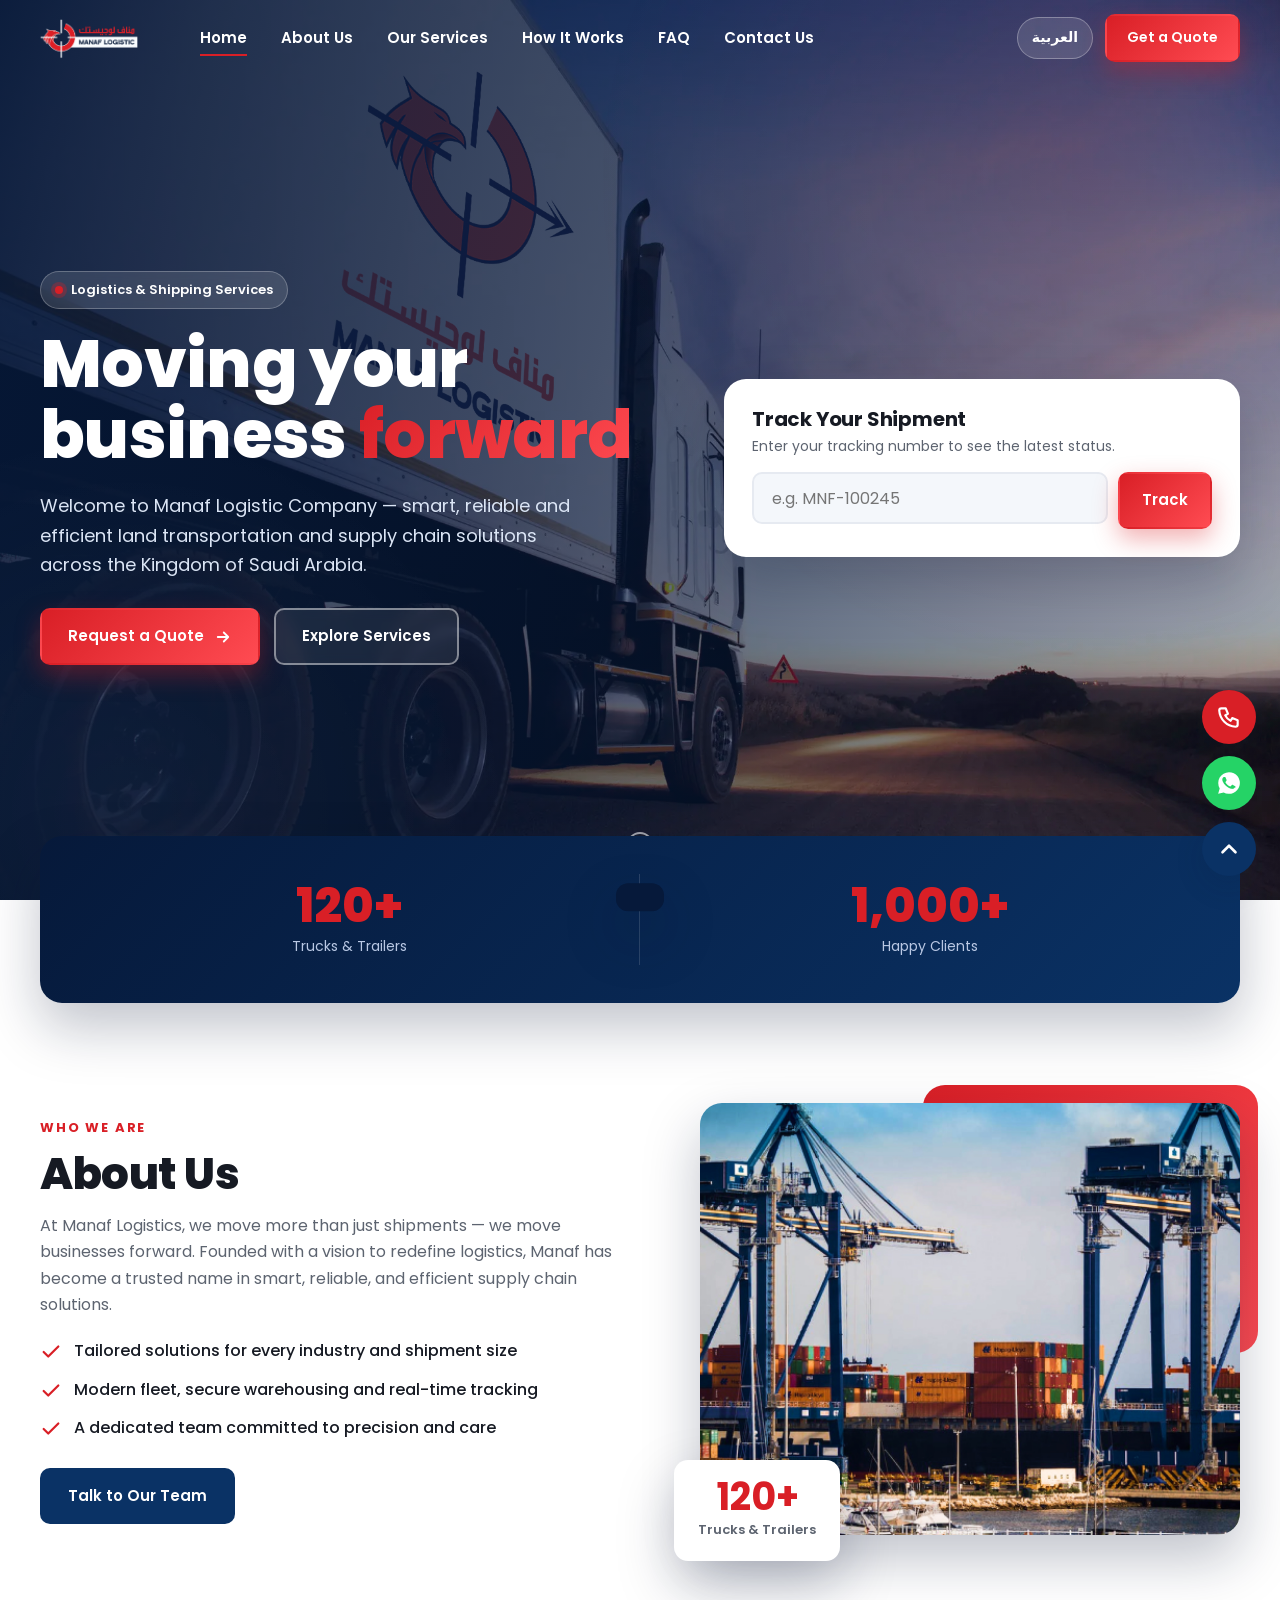
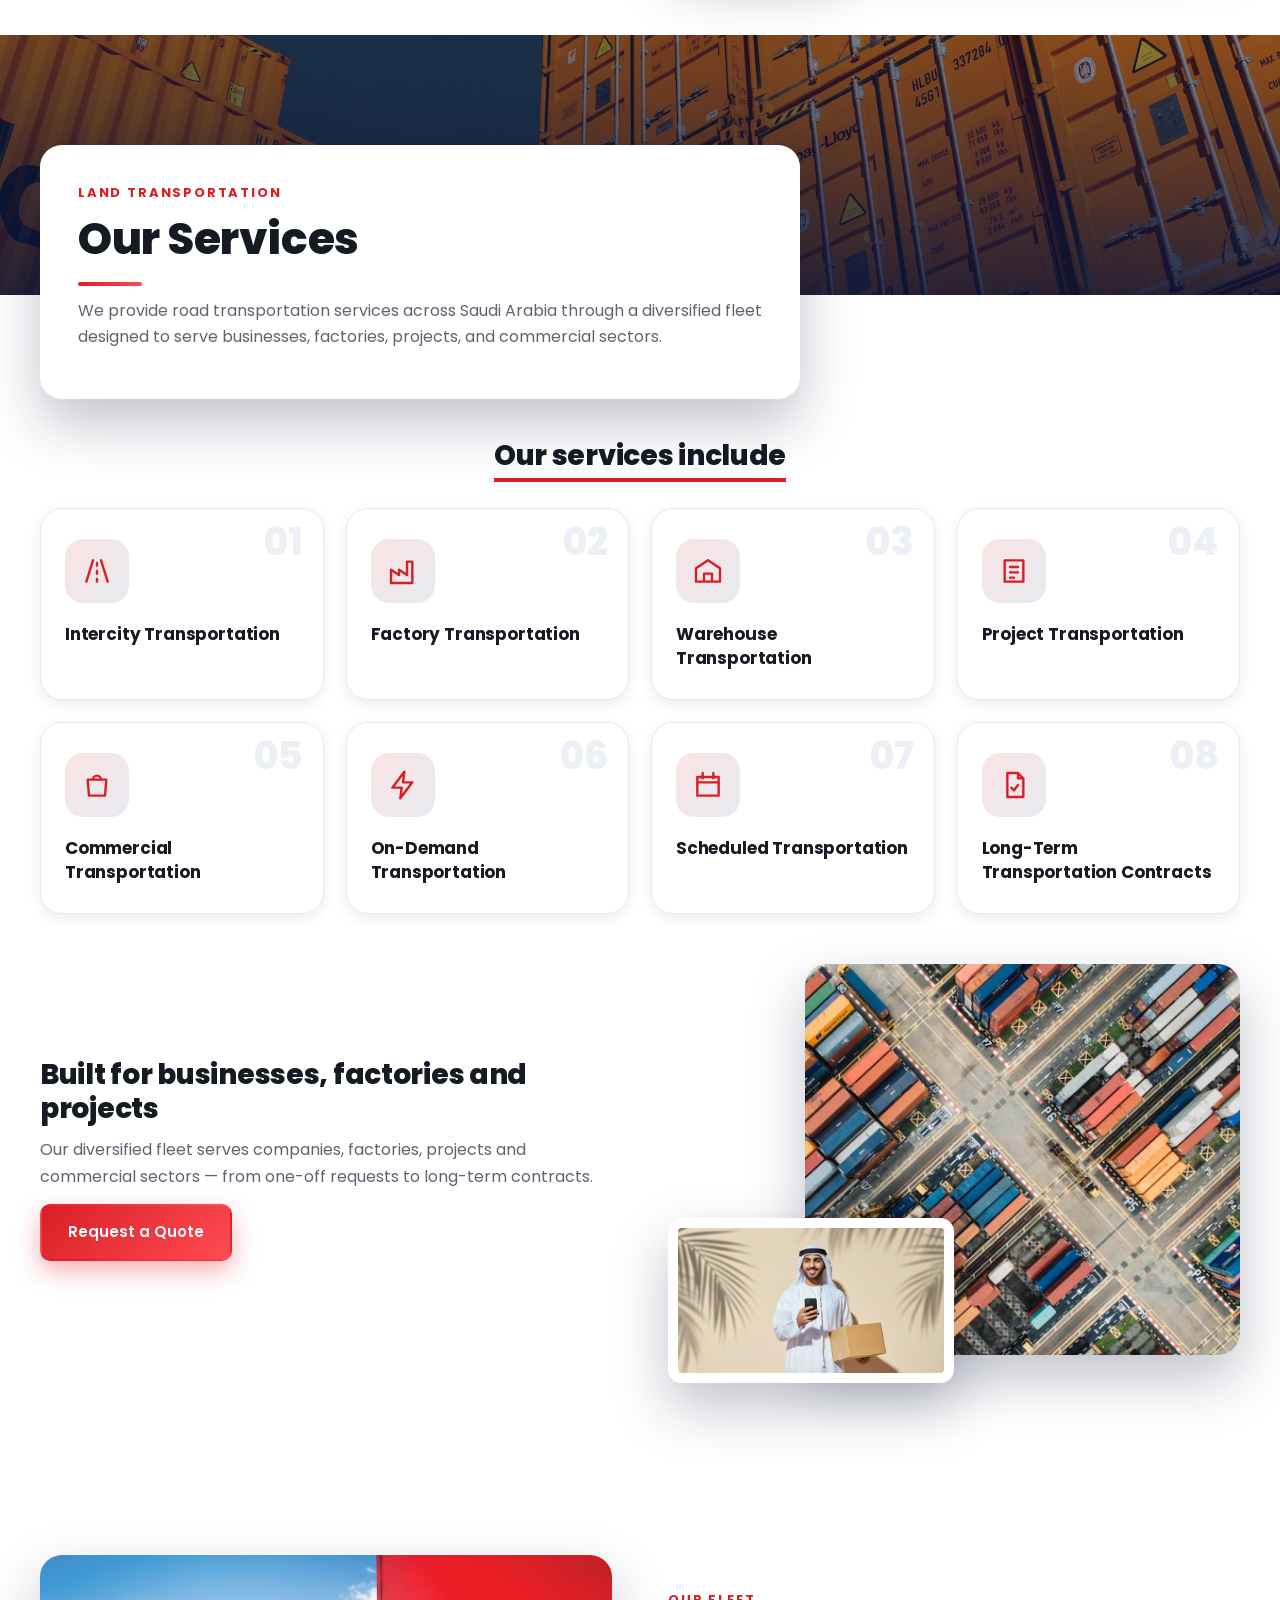
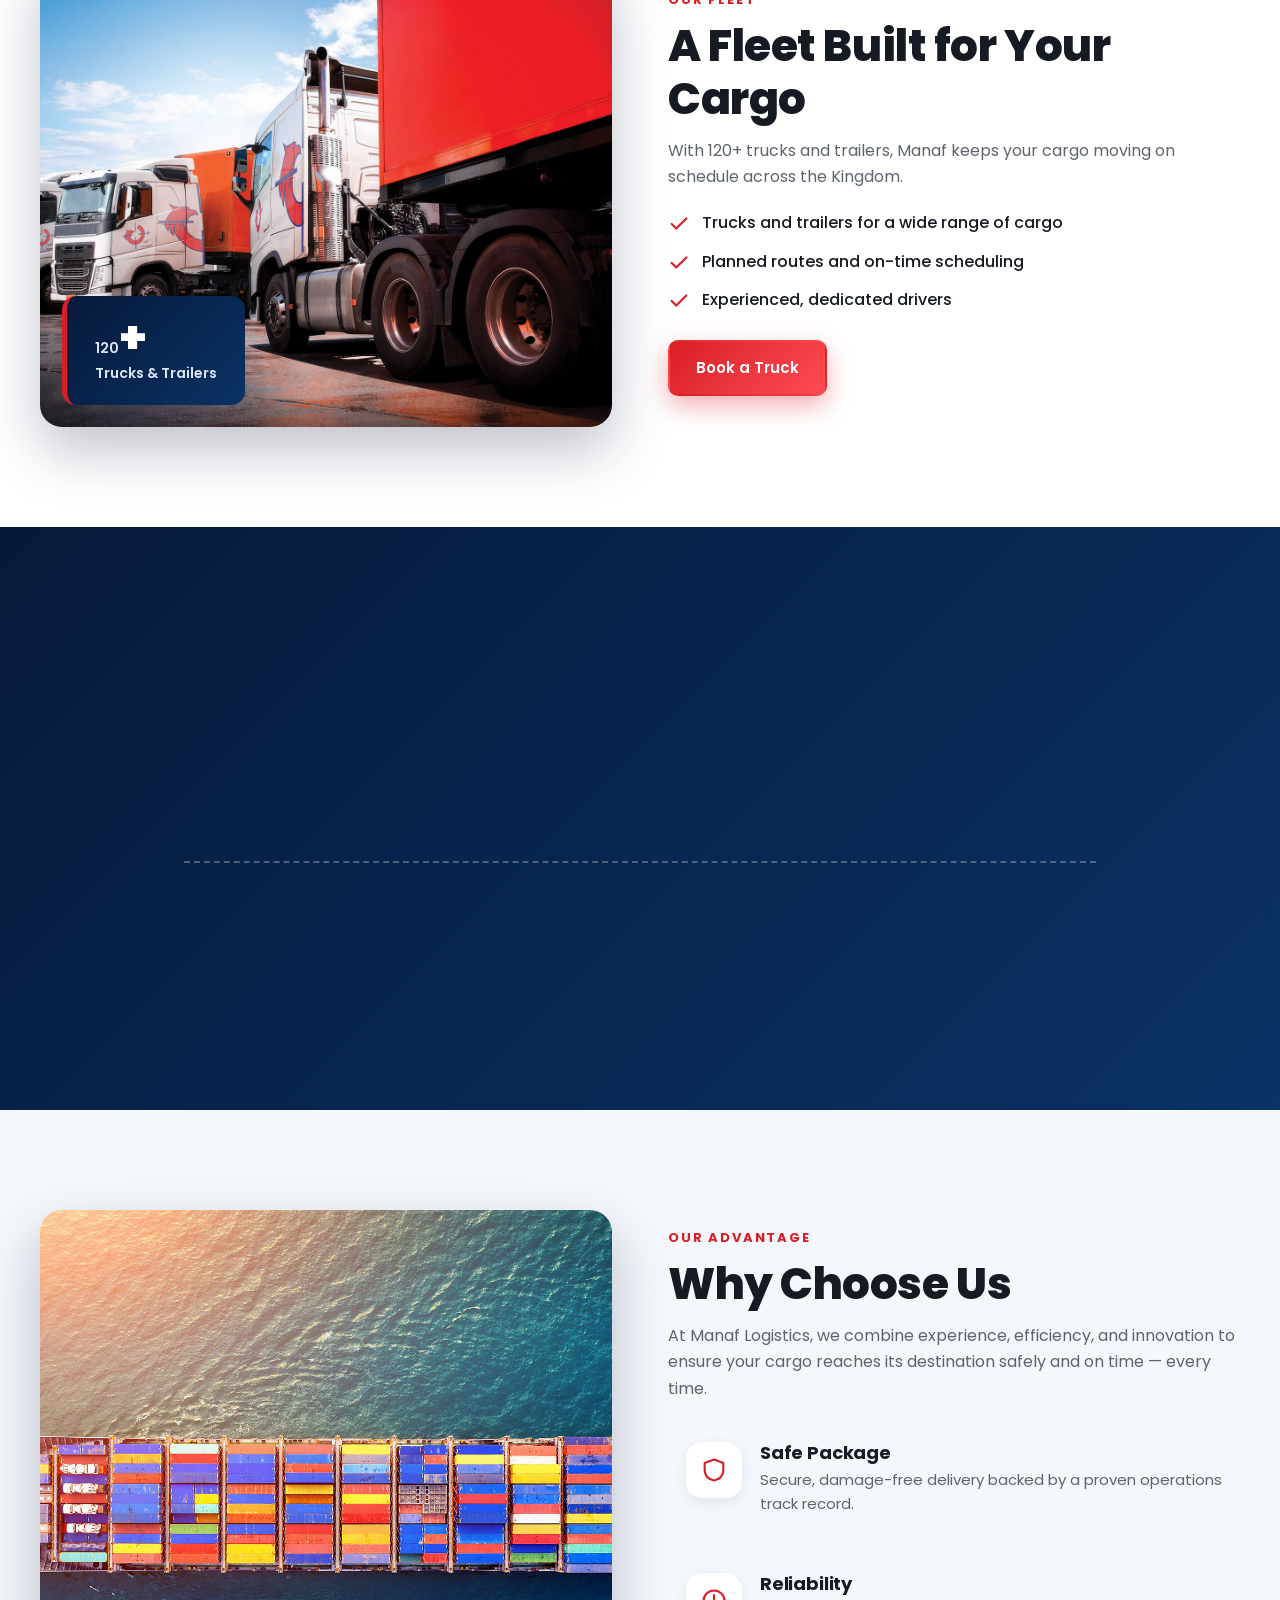
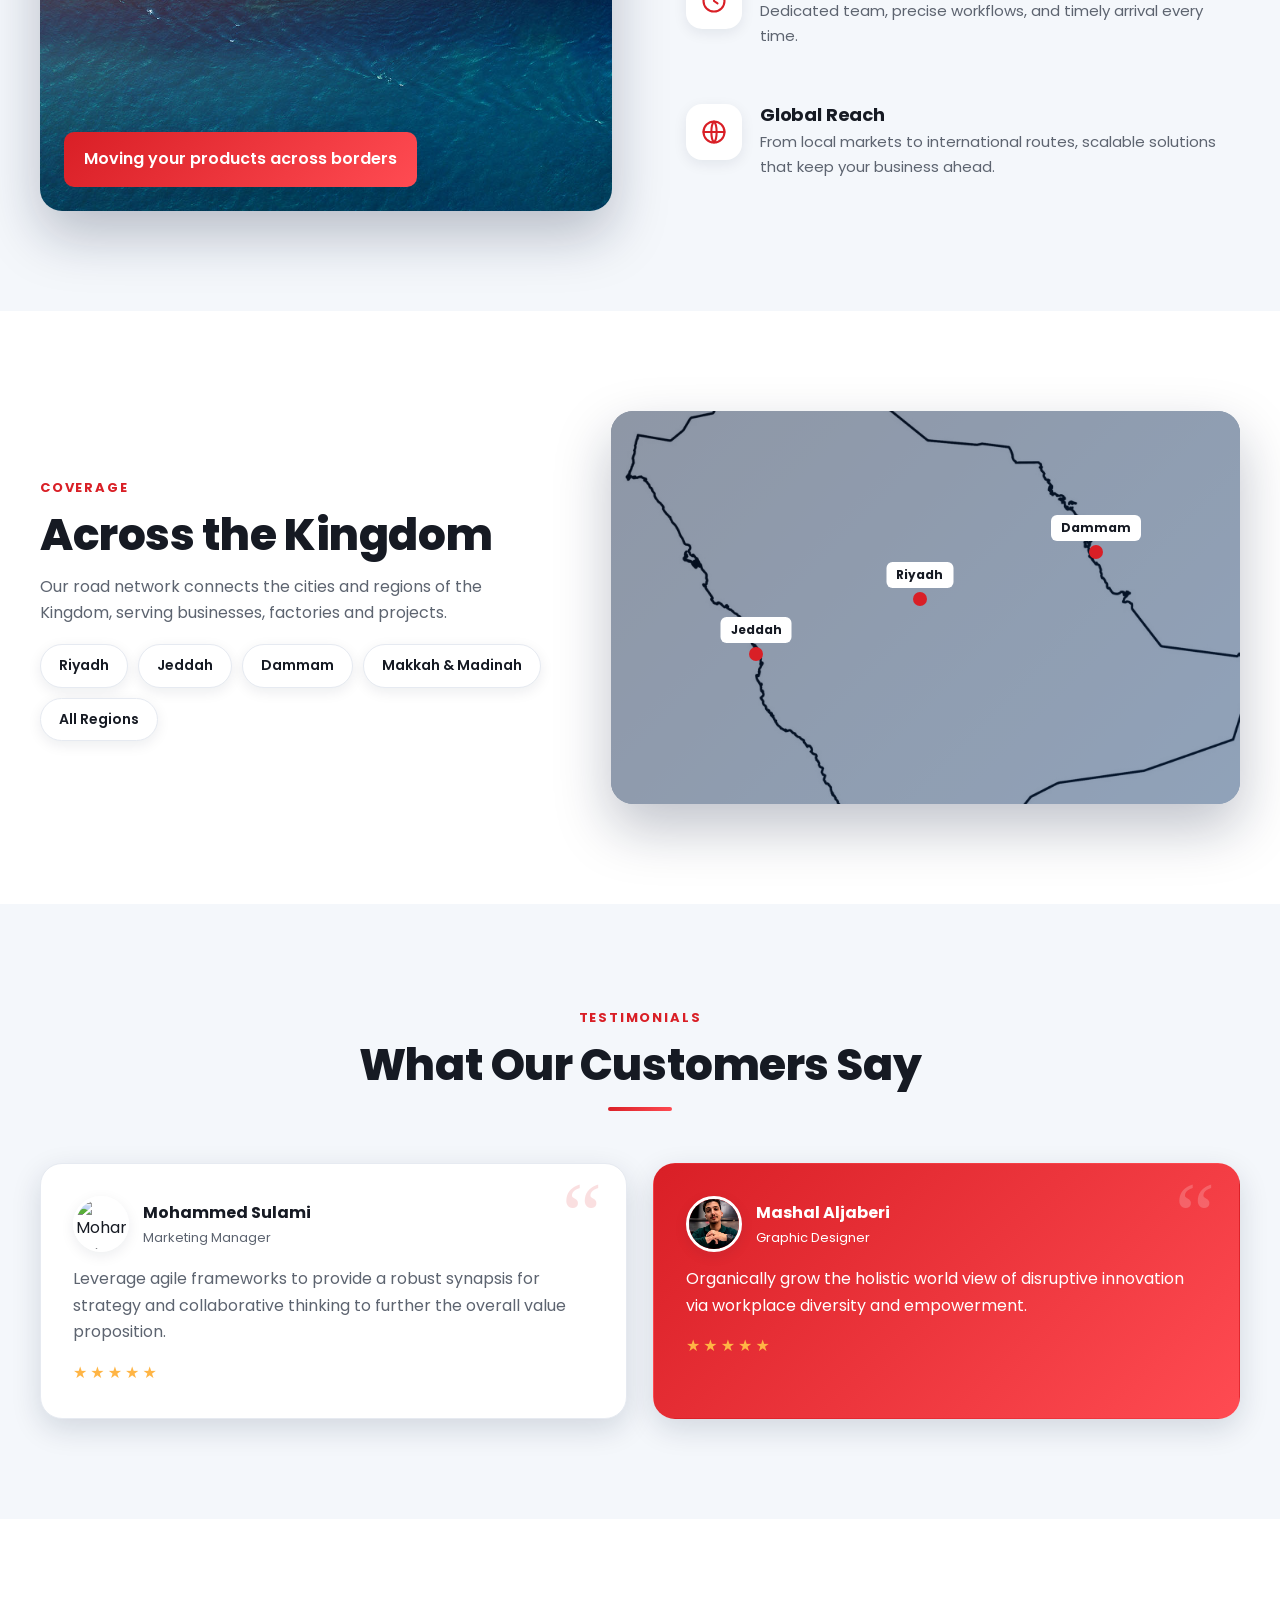
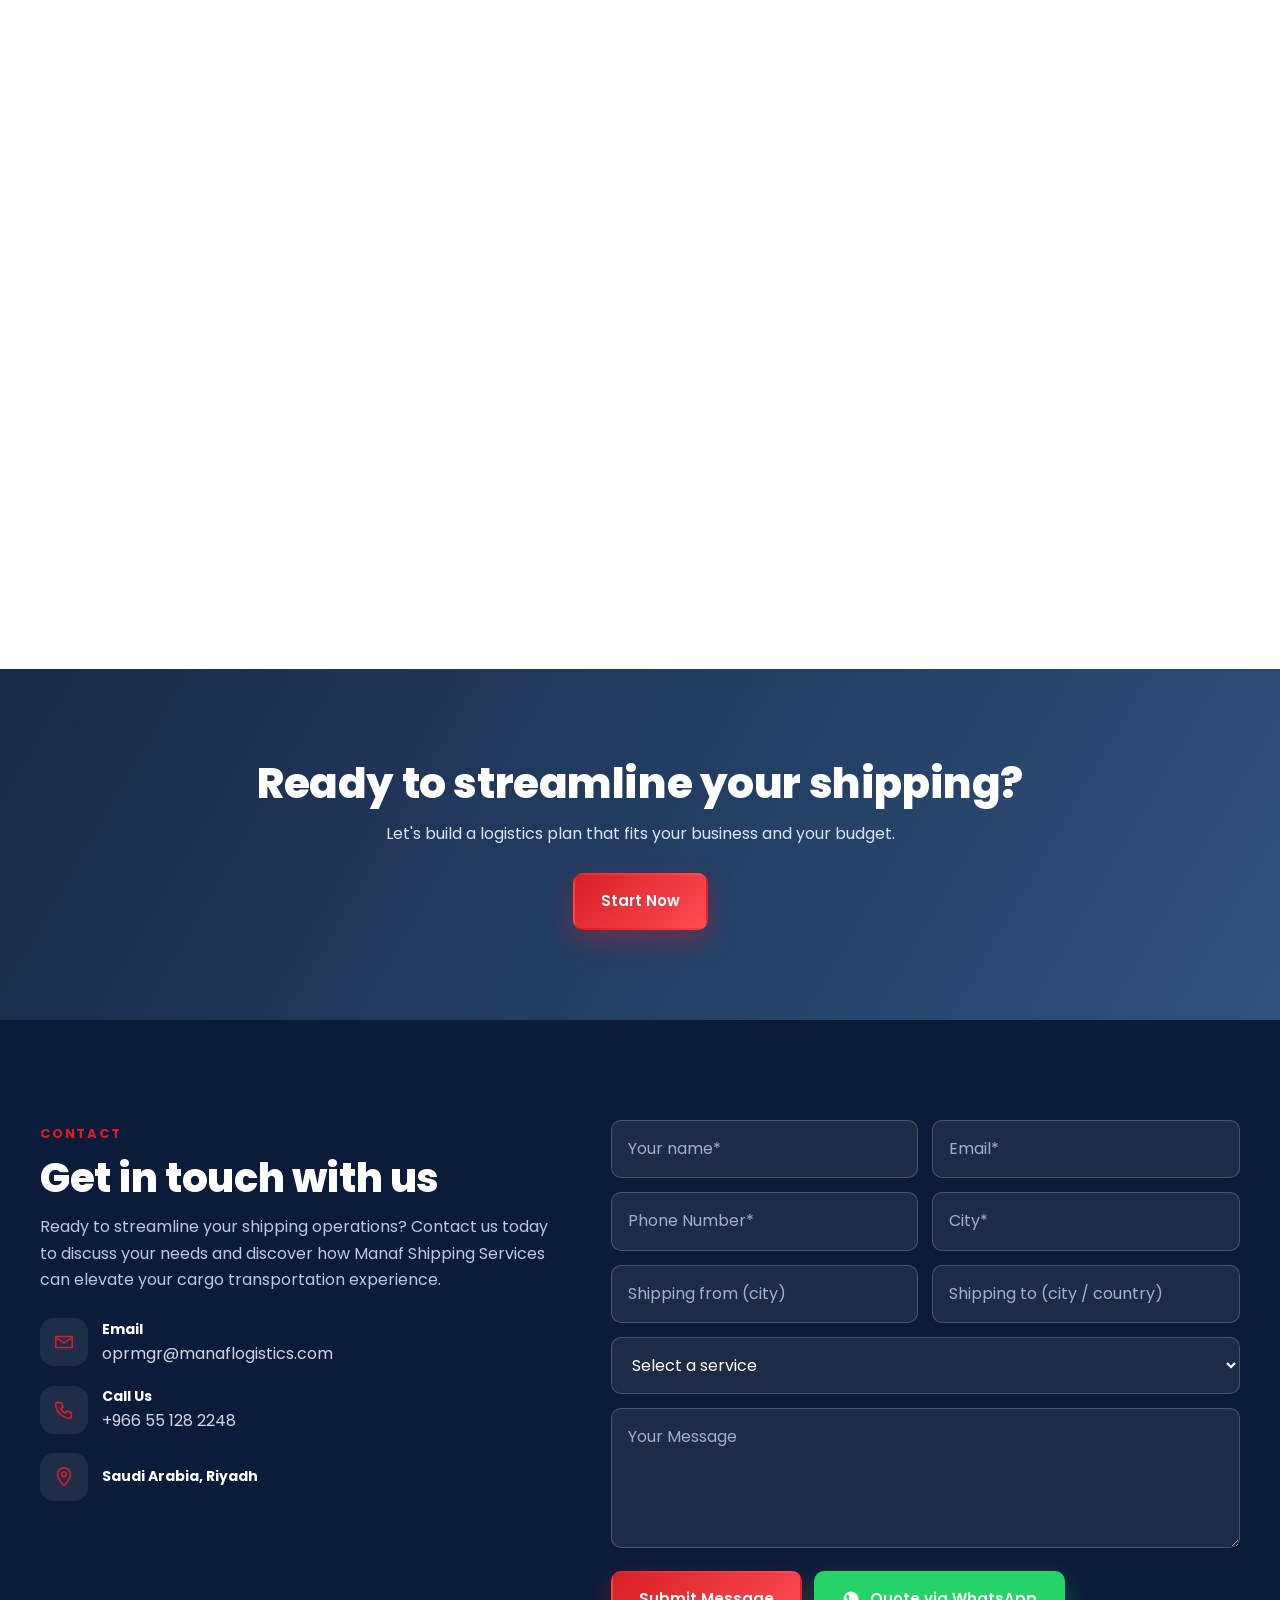
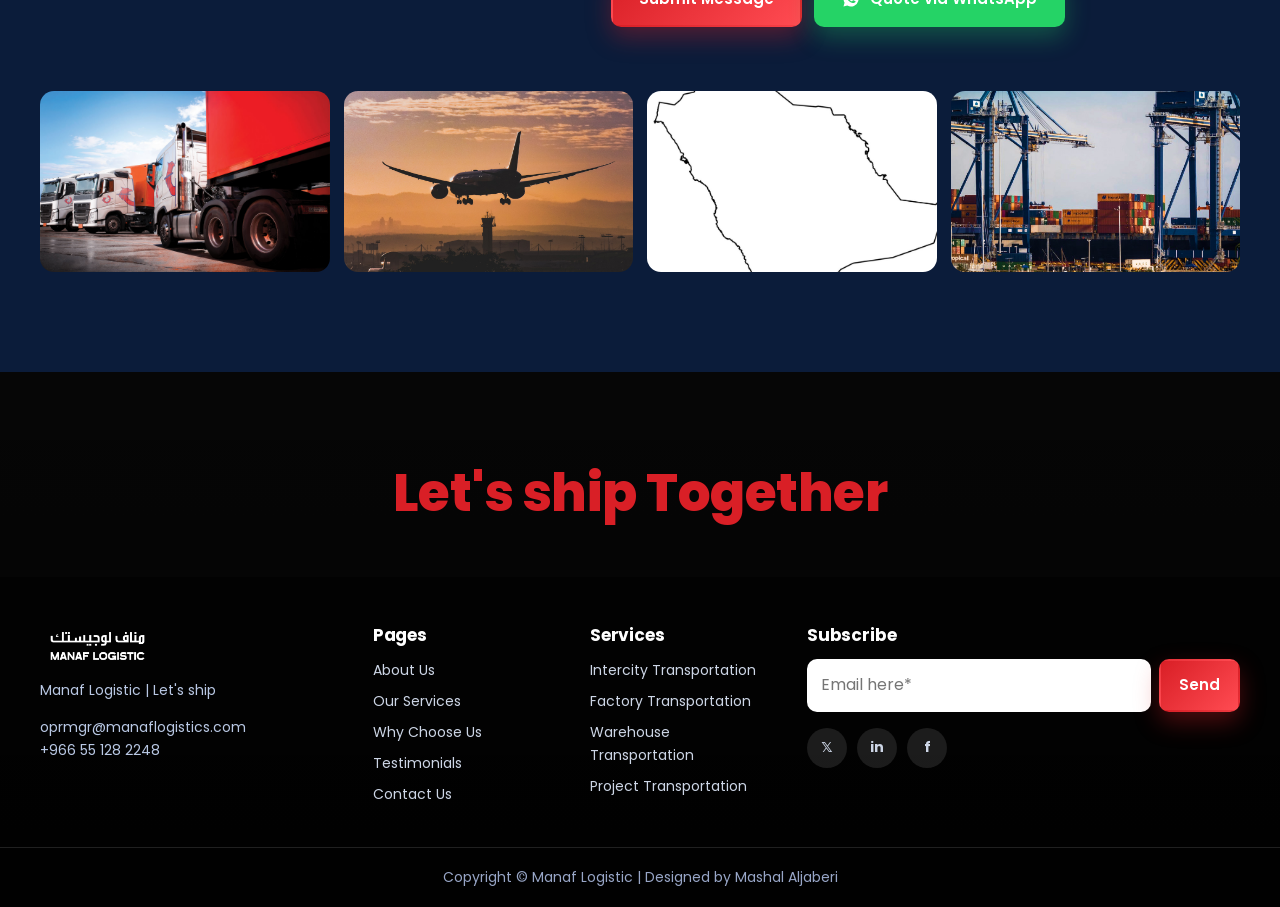
==== index.html @ 310928b0 "Add files via upload" ====
<!DOCTYPE html>
<html lang="en" dir="ltr">
<head>
<meta charset="UTF-8" />
<meta name="viewport" content="width=device-width, initial-scale=1" />
<title>Manaf Logistic Company | Smart Supply Chain Solutions</title>
<meta name="description" content="Manaf Logistics — land transportation across Saudi Arabia: intercity, factory, warehouse, project, commercial, on-demand and scheduled transport, plus long-term contracts." />
<meta name="theme-color" content="#0a3265" />
<meta property="og:title" content="Manaf Logistic Company" />
<meta property="og:description" content="Land transportation and supply chain solutions across Saudi Arabia." />
<meta property="og:image" content="images/manaf_banner.jpg" />
<meta property="og:type" content="website" />

<link rel="icon" href="favicon.svg" type="image/svg+xml">
<link rel="preconnect" href="https://fonts.googleapis.com">
<link rel="preconnect" href="https://fonts.gstatic.com" crossorigin>
<link href="https://fonts.googleapis.com/css2?family=Cairo:wght@400;600;700;800&family=Poppins:wght@300;400;500;600;700;800&display=swap" rel="stylesheet">

<link rel="stylesheet" href="css/tokens.css">
<link rel="stylesheet" href="css/base.css">
<link rel="stylesheet" href="css/components.css">
<link rel="stylesheet" href="css/sections.css">
<link rel="stylesheet" href="css/responsive.css">

<script type="application/ld+json">
{
  "@context": "https://schema.org",
  "@type": "LocalBusiness",
  "name": "Manaf Logistic Company",
  "email": "oprmgr@manaflogistics.com",
  "telephone": "+966551282248",
  "address": { "@type": "PostalAddress", "addressLocality": "Riyadh", "addressCountry": "SA" }
}
</script>
</head>
<body>

<a class="skip-link" href="#main" data-i18n="skip">Skip to content</a>
<div class="progress" aria-hidden="true"><i id="progressBar"></i></div>

<!-- Preloader -->
<div class="preloader" id="preloader" aria-hidden="true">
  <div class="preloader__box">
    <svg class="preloader__truck" viewBox="0 0 64 40" fill="none" stroke="#fff" stroke-width="2.4" stroke-linecap="round" stroke-linejoin="round"><path d="M2 6h30v22H2zM32 14h14l8 8v6H32z"/><circle cx="14" cy="32" r="4" fill="#d91f26" stroke="#d91f26"/><circle cx="44" cy="32" r="4" fill="#d91f26" stroke="#d91f26"/></svg>
    <div class="preloader__bar"><i></i></div>
  </div>
</div>

<!-- NAV -->
<header class="topbar" id="topbar">
  <div class="container nav">
    <a class="logo" href="#home" aria-label="Manaf Logistic"><img src="images/Manaf.png" alt="Manaf Logistic"></a>

    <nav class="menu" id="primaryMenu" aria-label="Primary">
      <a href="#home" data-i18n="nav.home">Home</a>
      <a href="#about" data-i18n="nav.about">About Us</a>
      <a href="#services" data-i18n="nav.services">Our Services</a>
      <a href="#process" data-i18n="nav.process">How It Works</a>
      <a href="#faq" data-i18n="nav.faq">FAQ</a>
      <a href="#contact" data-i18n="nav.contact">Contact Us</a>
    </nav>

    <div class="nav__tools">
      <button class="lang-btn" id="langBtn" type="button" aria-label="Switch language">العربية</button>
      <a class="btn btn--primary btn--cta" href="#contact" data-i18n="nav.quote">Get a Quote</a>
      <button class="burger" id="burgerBtn" type="button" aria-label="Open menu" aria-expanded="false">
        <svg viewBox="0 0 24 24" fill="none"><path d="M4 7h16M4 12h16M4 17h16" stroke="#fff" stroke-width="2" stroke-linecap="round"/></svg>
      </button>
    </div>
  </div>
</header>

<main id="main">

<!-- HERO -->
<section id="home" class="hero" aria-label="Hero">
  <div class="container hero__grid">
    <div>
      <span class="badge reveal" data-i18n="hero.badge">Logistics &amp; Shipping Services</span>
      <h1 class="reveal" style="--d:.1s"><span data-i18n="hero.title1">Moving your business</span> <span class="brand" data-i18n="hero.title2">forward</span></h1>
      <p class="lead reveal" style="--d:.2s" data-i18n="hero.lead">Welcome to Manaf Logistic Company — smart, reliable and efficient land transportation and supply chain solutions across the Kingdom of Saudi Arabia.</p>
      <div class="hero__cta reveal" style="--d:.3s">
        <a class="btn btn--primary" href="#contact"><span data-i18n="hero.cta1">Request a Quote</span>
          <svg class="arrow" viewBox="0 0 24 24" fill="none" stroke="currentColor" stroke-width="2.4" stroke-linecap="round" stroke-linejoin="round"><path d="M5 12h14M13 6l6 6-6 6"/></svg></a>
        <a class="btn btn--ghost" href="#services" data-i18n="hero.cta2">Explore Services</a>
      </div>
    </div>

    <!-- Tracking widget -->
    <div class="track reveal reveal--right" style="--d:.25s">
      <h3 data-i18n="track.title">Track Your Shipment</h3>
      <p data-i18n="track.sub">Enter your tracking number to see the latest status.</p>
      <form class="track__form" id="trackForm" novalidate>
        <input type="text" id="trackInput" data-i18n-ph="track.ph" placeholder="e.g. MNF-100245" aria-label="Tracking number" autocomplete="off">
        <button class="btn btn--primary" type="submit" data-i18n="track.btn">Track</button>
      </form>
      <p class="track__err" id="trackErr" data-i18n="track.err">Please enter a valid tracking number (e.g. MNF-100245).</p>
      <div class="track__result" id="trackResult" aria-live="polite">
        <div class="track__meta"><span><span data-i18n="track.no">Shipment</span>: <strong id="trkNo"></strong></span><span><span data-i18n="track.status">Status</span>: <strong id="trkStatus"></strong></span></div>
        <ol class="steps" id="trkSteps">
          <li data-i18n="track.s1">Received</li>
          <li data-i18n="track.s2">In Transit</li>
          <li data-i18n="track.s3">Out for Delivery</li>
          <li data-i18n="track.s4">Delivered</li>
        </ol>
        <p class="track__note" data-i18n="track.note">Demo preview — connect this form to your tracking system to show live data.</p>
      </div>
    </div>
  </div>
  <span class="hero__scroll" aria-hidden="true"></span>
</section>

<!-- STATS -->
<section class="stats" aria-label="Key figures">
  <div class="container">
    <div class="stats__grid reveal">
      <div class="stat"><b><span class="count" data-to="120">0</span><span>+</span></b><small data-i18n="stats.fleet">Trucks &amp; Trailers</small></div>
      <div class="stat"><b><span class="count" data-to="1000">0</span><span>+</span></b><small data-i18n="stats.clients">Happy Clients</small></div>
      <!-- Add more stats here when you have confirmed numbers, e.g.:
      <div class="stat"><b><span class="count" data-to="5000">0</span><span>+</span></b><small data-i18n="stats.ship">Shipments Delivered</small></div> -->
    </div>
  </div>
</section>

<!-- ABOUT -->
<section id="about" class="section about">
  <div class="container grid about__grid">
    <div class="reveal reveal--left">
      <span class="eyebrow" data-i18n="about.eyebrow">Who We Are</span>
      <h2 data-i18n="about.title">About Us</h2>
      <p data-i18n="about.text">At Manaf Logistics, we move more than just shipments — we move businesses forward. Founded with a vision to redefine logistics, Manaf has become a trusted name in smart, reliable, and efficient supply chain solutions.</p>
      <ul class="about__list">
        <li><svg viewBox="0 0 24 24" fill="none" stroke="currentColor" stroke-width="2.4" stroke-linecap="round" stroke-linejoin="round"><path d="M20 6L9 17l-5-5"/></svg><span data-i18n="about.l1">Tailored solutions for every industry and shipment size</span></li>
        <li><svg viewBox="0 0 24 24" fill="none" stroke="currentColor" stroke-width="2.4" stroke-linecap="round" stroke-linejoin="round"><path d="M20 6L9 17l-5-5"/></svg><span data-i18n="about.l2">Modern fleet, secure warehousing and real-time tracking</span></li>
        <li><svg viewBox="0 0 24 24" fill="none" stroke="currentColor" stroke-width="2.4" stroke-linecap="round" stroke-linejoin="round"><path d="M20 6L9 17l-5-5"/></svg><span data-i18n="about.l3">A dedicated team committed to precision and care</span></li>
      </ul>
      <a class="btn btn--dark" href="#contact" style="margin-top:26px"><span data-i18n="about.btn">Talk to Our Team</span></a>
    </div>
    <div class="about__media reveal reveal--right">
      <img src="images/Photo.jpg" alt="Manaf Logistics at the port" loading="lazy">
      <div class="about__exp"><b>120+</b><span data-i18n="about.exp">Trucks &amp; Trailers</span></div>
    </div>
  </div>
</section>

<!-- SERVICES -->
<div class="services__stripe" aria-hidden="true"></div>
<section id="services" class="section services">
  <div class="container">
    <div class="section-head reveal">
      <span class="eyebrow" data-i18n="srv.eyebrow">Land Transportation</span>
      <h2 data-i18n="srv.title">Our Services</h2>
      <p data-i18n="srv.text">We provide road transportation services across Saudi Arabia through a diversified fleet designed to serve businesses, factories, projects, and commercial sectors.</p>
    </div>

    <h3 class="srv-incl reveal"><span data-i18n="srv.incl">Our services include</span></h3>

    <div class="cards cards--4">
      <article class="card card--srv reveal"><span class="card__num" aria-hidden="true">01</span><div class="card__icon"><svg viewBox="0 0 24 24" fill="none" stroke="currentColor" stroke-width="1.8" stroke-linecap="round" stroke-linejoin="round"><path d="M4 20L9 4M20 20L15 4M12 6v2M12 12v2M12 18v2"/></svg></div><h3 data-i18n="srv.c1t">Intercity Transportation</h3></article>
      <article class="card card--srv reveal" style="--d:.1s"><span class="card__num" aria-hidden="true">02</span><div class="card__icon"><svg viewBox="0 0 24 24" fill="none" stroke="currentColor" stroke-width="1.8" stroke-linecap="round" stroke-linejoin="round"><path d="M3 21V11l6 4v-4l6 4V5h4v16z"/></svg></div><h3 data-i18n="srv.c2t">Factory Transportation</h3></article>
      <article class="card card--srv reveal" style="--d:.2s"><span class="card__num" aria-hidden="true">03</span><div class="card__icon"><svg viewBox="0 0 24 24" fill="none" stroke="currentColor" stroke-width="1.8" stroke-linecap="round" stroke-linejoin="round"><path d="M3 10l9-6 9 6v10H3zM9 20v-6h6v6"/></svg></div><h3 data-i18n="srv.c3t">Warehouse Transportation</h3></article>
      <article class="card card--srv reveal" style="--d:.3s"><span class="card__num" aria-hidden="true">04</span><div class="card__icon"><svg viewBox="0 0 24 24" fill="none" stroke="currentColor" stroke-width="1.8" stroke-linecap="round" stroke-linejoin="round"><path d="M5 4h14v16H5zM9 9h6M9 13h6M9 17h3"/></svg></div><h3 data-i18n="srv.c4t">Project Transportation</h3></article>
      <article class="card card--srv reveal"><span class="card__num" aria-hidden="true">05</span><div class="card__icon"><svg viewBox="0 0 24 24" fill="none" stroke="currentColor" stroke-width="1.8" stroke-linecap="round" stroke-linejoin="round"><path d="M5 8h14l-1 12H6zM9 8a3 3 0 016 0"/></svg></div><h3 data-i18n="srv.c5t">Commercial Transportation</h3></article>
      <article class="card card--srv reveal" style="--d:.1s"><span class="card__num" aria-hidden="true">06</span><div class="card__icon"><svg viewBox="0 0 24 24" fill="none" stroke="currentColor" stroke-width="1.8" stroke-linecap="round" stroke-linejoin="round"><path d="M13 2L4 14h7l-1 8 9-12h-7z"/></svg></div><h3 data-i18n="srv.c6t">On-Demand Transportation</h3></article>
      <article class="card card--srv reveal" style="--d:.2s"><span class="card__num" aria-hidden="true">07</span><div class="card__icon"><svg viewBox="0 0 24 24" fill="none" stroke="currentColor" stroke-width="1.8" stroke-linecap="round" stroke-linejoin="round"><path d="M4 6h16v14H4zM4 10h16M8 3v4M16 3v4"/></svg></div><h3 data-i18n="srv.c7t">Scheduled Transportation</h3></article>
      <article class="card card--srv reveal" style="--d:.3s"><span class="card__num" aria-hidden="true">08</span><div class="card__icon"><svg viewBox="0 0 24 24" fill="none" stroke="currentColor" stroke-width="1.8" stroke-linecap="round" stroke-linejoin="round"><path d="M7 3h8l4 4v14H7zM15 3v4h4M10 14l2 2 3-4"/></svg></div><h3 data-i18n="srv.c8t">Long-Term Transportation Contracts</h3></article>
    </div>

    <div class="services__showcase">
      <div class="reveal reveal--left">
        <h3 data-i18n="srv.sub">Built for businesses, factories and projects</h3>
        <p data-i18n="srv.subp">Our diversified fleet serves companies, factories, projects and commercial sectors — from one-off requests to long-term contracts.</p>
        <a class="btn btn--primary" href="#contact"><span data-i18n="srv.btn">Request a Quote</span></a>
      </div>
      <div class="photos reveal reveal--right">
        <img class="photo-main" src="images/Image.jpg" alt="Containers top view" loading="lazy">
        <img class="photo-mini" src="images/67868542d3.jpg" alt="Staff with parcel" loading="lazy">
      </div>
    </div>
  </div>
</section>

<!-- FLEET -->
<section id="fleet" class="section fleet">
  <div class="container grid fleet__grid">
    <div class="fleet__visual reveal reveal--left">
      <img src="images/Boxs.jpg" alt="Manaf trucks and cargo" loading="lazy">
      <div class="fleet__badge"><b><span class="count" data-to="120">0</span>+</b><span data-i18n="stats.fleet">Trucks &amp; Trailers</span></div>
    </div>
    <div class="reveal reveal--right">
      <span class="eyebrow" data-i18n="fleet.eyebrow">Our Fleet</span>
      <h2 style="font-size:clamp(30px,4vw,44px);font-weight:800" data-i18n="fleet.title">A Fleet Built for Your Cargo</h2>
      <p data-i18n="fleet.text">With 120+ trucks and trailers, Manaf keeps your cargo moving on schedule across the Kingdom.</p>
      <ul class="about__list">
        <li><svg viewBox="0 0 24 24" fill="none" stroke="currentColor" stroke-width="2.4" stroke-linecap="round" stroke-linejoin="round"><path d="M20 6L9 17l-5-5"/></svg><span data-i18n="fleet.p1">Trucks and trailers for a wide range of cargo</span></li>
        <li><svg viewBox="0 0 24 24" fill="none" stroke="currentColor" stroke-width="2.4" stroke-linecap="round" stroke-linejoin="round"><path d="M20 6L9 17l-5-5"/></svg><span data-i18n="fleet.p2">Planned routes and on-time scheduling</span></li>
        <li><svg viewBox="0 0 24 24" fill="none" stroke="currentColor" stroke-width="2.4" stroke-linecap="round" stroke-linejoin="round"><path d="M20 6L9 17l-5-5"/></svg><span data-i18n="fleet.p3">Experienced, dedicated drivers</span></li>
      </ul>
      <a class="btn btn--primary" href="#contact" style="margin-top:26px"><span data-i18n="fleet.btn">Book a Truck</span></a>
    </div>
  </div>
</section>

<!-- PROCESS -->
<section id="process" class="section process">
  <div class="container">
    <div class="section-head center reveal">
      <span class="eyebrow" data-i18n="proc.eyebrow">Simple &amp; Transparent</span>
      <h2 data-i18n="proc.title">How It Works</h2>
      <p data-i18n="proc.text">Four clear steps from your first message to delivery at the door.</p>
    </div>
    <div class="process__grid">
      <div class="p-step reveal"><div class="p-step__num"><svg viewBox="0 0 24 24" fill="none" stroke="#fff" stroke-width="1.8" stroke-linecap="round" stroke-linejoin="round"><path d="M4 4h16v12H8l-4 4z"/></svg></div><h3 data-i18n="proc.s1t">Request</h3><p data-i18n="proc.s1p">Tell us what you ship, where and when.</p></div>
      <div class="p-step reveal" style="--d:.1s"><div class="p-step__num"><svg viewBox="0 0 24 24" fill="none" stroke="#fff" stroke-width="1.8" stroke-linecap="round" stroke-linejoin="round"><path d="M9 11l3 3 7-7M5 5h10M5 9h4M5 13h4M5 17h14"/></svg></div><h3 data-i18n="proc.s2t">Plan &amp; Quote</h3><p data-i18n="proc.s2p">We design the best route and send a clear quote.</p></div>
      <div class="p-step reveal" style="--d:.2s"><div class="p-step__num"><svg viewBox="0 0 24 24" fill="none" stroke="#fff" stroke-width="1.8" stroke-linecap="round" stroke-linejoin="round"><path d="M3 7h11v9H3zM14 10h4l3 3v3h-7z"/><circle cx="7" cy="18" r="2"/><circle cx="17" cy="18" r="2"/></svg></div><h3 data-i18n="proc.s3t">Ship</h3><p data-i18n="proc.s3p">Pickup, handling and transport with live tracking.</p></div>
      <div class="p-step reveal" style="--d:.3s"><div class="p-step__num"><svg viewBox="0 0 24 24" fill="none" stroke="#fff" stroke-width="1.8" stroke-linecap="round" stroke-linejoin="round"><path d="M20 6L9 17l-5-5"/></svg></div><h3 data-i18n="proc.s4t">Deliver</h3><p data-i18n="proc.s4p">Safe, on-time delivery with confirmation.</p></div>
    </div>
  </div>
</section>

<!-- WHY -->
<section id="why" class="section section--soft why">
  <div class="container grid why__wrap">
    <div class="why__visual reveal reveal--left">
      <img src="images/ship.jpg" alt="Top view of container ship" loading="lazy">
      <span class="tag" data-i18n="why.tag">Moving your products across borders</span>
    </div>
    <div class="reveal reveal--right">
      <span class="eyebrow" data-i18n="why.eyebrow">Our Advantage</span>
      <h2 style="font-size:clamp(30px,4vw,44px);font-weight:800" data-i18n="why.title">Why Choose Us</h2>
      <p data-i18n="why.text">At Manaf Logistics, we combine experience, efficiency, and innovation to ensure your cargo reaches its destination safely and on time — every time.</p>
      <div class="bullets">
        <div class="bullet"><div class="icon"><svg viewBox="0 0 24 24" fill="none" stroke="currentColor" stroke-width="1.8" stroke-linecap="round" stroke-linejoin="round"><path d="M12 3l8 3v6c0 5-3.5 8-8 9-4.5-1-8-4-8-9V6z"/></svg></div><div><h3 data-i18n="why.b1t">Safe Package</h3><p data-i18n="why.b1p">Secure, damage-free delivery backed by a proven operations track record.</p></div></div>
        <div class="bullet"><div class="icon"><svg viewBox="0 0 24 24" fill="none" stroke="currentColor" stroke-width="1.8" stroke-linecap="round" stroke-linejoin="round"><circle cx="12" cy="12" r="9"/><path d="M12 7v5l3 2"/></svg></div><div><h3 data-i18n="why.b2t">Reliability</h3><p data-i18n="why.b2p">Dedicated team, precise workflows, and timely arrival every time.</p></div></div>
        <div class="bullet"><div class="icon"><svg viewBox="0 0 24 24" fill="none" stroke="currentColor" stroke-width="1.8" stroke-linecap="round" stroke-linejoin="round"><circle cx="12" cy="12" r="9"/><path d="M3 12h18M12 3c3 3 3 15 0 18M12 3c-3 3-3 15 0 18"/></svg></div><div><h3 data-i18n="why.b3t">Global Reach</h3><p data-i18n="why.b3p">From local markets to international routes, scalable solutions that keep your business ahead.</p></div></div>
      </div>
    </div>
  </div>
</section>

<!-- COVERAGE -->
<section id="coverage" class="section coverage">
  <div class="container grid coverage__grid">
    <div class="reveal reveal--left">
      <span class="eyebrow" data-i18n="cov.eyebrow">Coverage</span>
      <h2 style="font-size:clamp(30px,4vw,44px);font-weight:800" data-i18n="cov.title">Across the Kingdom</h2>
      <p data-i18n="cov.text">Our road network connects the cities and regions of the Kingdom, serving businesses, factories and projects.</p>
      <div class="tags">
        <span data-i18n="cov.t1">Riyadh</span><span data-i18n="cov.t2">Jeddah</span><span data-i18n="cov.t3">Dammam</span><span data-i18n="cov.t4">Makkah &amp; Madinah</span><span data-i18n="cov.t5">All Regions</span>
      </div>
    </div>
    <div class="map reveal reveal--right">
      <img src="images/Riyadh_Skyline.jpg" alt="Riyadh skyline" loading="lazy">
      <span class="map__pin" style="top:46%;inset-inline-start:48%"><span data-i18n="cov.t1">Riyadh</span></span>
      <span class="map__pin" style="top:60%;inset-inline-start:22%"><span data-i18n="cov.t2">Jeddah</span></span>
      <span class="map__pin" style="top:34%;inset-inline-start:76%"><span data-i18n="cov.t3">Dammam</span></span>
    </div>
  </div>
</section>

<!-- TESTIMONIALS -->
<section id="testimonials" class="section section--soft testimonials">
  <div class="container">
    <div class="section-head center reveal">
      <span class="eyebrow" data-i18n="test.eyebrow">Testimonials</span>
      <h2 data-i18n="test.title">What Our Customers Say</h2>
    </div>
    <div class="t-row">
      <article class="t-card reveal">
        <div class="t-head"><img src="images/ava-1.jpg" alt="Mohammed Sulami"><div><div class="t-name">Mohammed Sulami</div><div class="t-role" data-i18n="test.r1">Marketing Manager</div></div></div>
        <p data-i18n="test.p1">Leverage agile frameworks to provide a robust synapsis for strategy and collaborative thinking to further the overall value proposition.</p>
        <div class="stars" aria-label="5 stars">★★★★★</div>
      </article>
      <article class="t-card t-card--accent reveal" style="--d:.1s">
        <div class="t-head"><img src="images/ava-2.jpg" alt="Mashal Aljaberi"><div><div class="t-name">Mashal Aljaberi</div><div class="t-role" data-i18n="test.r2">Graphic Designer</div></div></div>
        <p data-i18n="test.p2">Organically grow the holistic world view of disruptive innovation via workplace diversity and empowerment.</p>
        <div class="stars" aria-label="5 stars">★★★★★</div>
      </article>
    </div>
  </div>
</section>

<!-- FAQ -->
<section id="faq" class="section faq-section">
  <div class="container">
    <div class="section-head center reveal">
      <span class="eyebrow" data-i18n="faq.eyebrow">FAQ</span>
      <h2 data-i18n="faq.title">Frequently Asked Questions</h2>
    </div>
    <div class="faq reveal">
      <details open><summary data-i18n="faq.q1">How do I get a shipping quote?</summary><p data-i18n="faq.a1">Send us the details through the contact form or call us. We usually reply with a clear quote within one business day.</p></details>
      <details><summary data-i18n="faq.q2">Can I track my shipment?</summary><p data-i18n="faq.a2">Yes. Use the tracking box at the top of the page with your tracking number to see the latest status.</p></details>
      <details><summary data-i18n="faq.q3">What types of transportation do you offer?</summary><p data-i18n="faq.a3">Intercity, factory, warehouse, project and commercial transportation — on demand or scheduled — plus long-term transportation contracts.</p></details>
      <details><summary data-i18n="faq.q4">Which areas do you cover?</summary><p data-i18n="faq.a4">We provide road transportation between cities and regions across Saudi Arabia.</p></details>
    </div>
  </div>
</section>

<!-- CTA -->
<section class="cta">
  <div class="container reveal">
    <h2 data-i18n="cta.title">Ready to streamline your shipping?</h2>
    <p data-i18n="cta.text">Let's build a logistics plan that fits your business and your budget.</p>
    <a class="btn btn--primary" href="#contact" data-i18n="cta.btn">Start Now</a>
  </div>
</section>

<!-- CONTACT -->
<section id="contact" class="section contact">
  <div class="container grid contact__grid">
    <div class="reveal reveal--left">
      <span class="eyebrow" data-i18n="con.eyebrow">Contact</span>
      <h2 data-i18n="con.title">Get in touch with us</h2>
      <p data-i18n="con.text">Ready to streamline your shipping operations? Contact us today to discuss your needs and discover how Manaf Shipping Services can elevate your cargo transportation experience.</p>
      <div class="info">
        <div class="row"><div class="dot"><svg viewBox="0 0 24 24" fill="none" stroke="currentColor" stroke-width="1.8" stroke-linecap="round" stroke-linejoin="round"><path d="M3 6h18v12H3z"/><path d="M3 7l9 6 9-6"/></svg></div><div><strong data-i18n="con.email">Email</strong><a href="mailto:oprmgr@manaflogistics.com">oprmgr@manaflogistics.com</a></div></div>
        <div class="row"><div class="dot"><svg viewBox="0 0 24 24" fill="none" stroke="currentColor" stroke-width="1.8" stroke-linecap="round" stroke-linejoin="round"><path d="M5 4h4l2 5-2.5 1.5a11 11 0 005 5L15 13l5 2v4a2 2 0 01-2 2A16 16 0 013 6a2 2 0 012-2z"/></svg></div><div><strong data-i18n="con.call">Call Us</strong><a href="tel:+966551282248" dir="ltr">+966 55 128 2248</a></div></div>
        <div class="row"><div class="dot"><svg viewBox="0 0 24 24" fill="none" stroke="currentColor" stroke-width="1.8" stroke-linecap="round" stroke-linejoin="round"><path d="M12 21s7-6.2 7-12a7 7 0 10-14 0c0 5.8 7 12 7 12z"/><circle cx="12" cy="9" r="2.5"/></svg></div><div><strong data-i18n="con.addr">Saudi Arabia, Riyadh</strong></div></div>
      </div>
    </div>

    <form class="form reveal reveal--right" id="contactForm" novalidate>
      <div class="two">
        <div class="field"><input class="input" name="name" type="text" data-i18n-ph="form.name" placeholder="Your name*" required><span class="field-err" data-i18n="form.errReq">This field is required</span></div>
        <div class="field"><input class="input" name="email" type="email" data-i18n-ph="form.email" placeholder="Email*" required><span class="field-err" data-i18n="form.errMail">Enter a valid email</span></div>
      </div>
      <div class="two">
        <div class="field"><input class="input" name="phone" type="tel" data-i18n-ph="form.phone" placeholder="Phone Number*" required><span class="field-err" data-i18n="form.errPhone">Enter a valid phone number</span></div>
        <div class="field"><input class="input" name="city" type="text" data-i18n-ph="form.city" placeholder="City*" required><span class="field-err" data-i18n="form.errReq">This field is required</span></div>
      </div>
      <div class="two">
        <div class="field"><input class="input" name="from" type="text" data-i18n-ph="form.from" placeholder="Shipping from (city)"></div>
        <div class="field"><input class="input" name="to" type="text" data-i18n-ph="form.to" placeholder="Shipping to (city / country)"></div>
      </div>
      <div class="field">
        <select class="select" name="service" aria-label="Service">
          <option value="" data-i18n="form.svc">Select a service</option>
          <option data-i18n="srv.c1t">Intercity Transportation</option>
          <option data-i18n="srv.c2t">Factory Transportation</option>
          <option data-i18n="srv.c3t">Warehouse Transportation</option>
          <option data-i18n="srv.c4t">Project Transportation</option>
          <option data-i18n="srv.c5t">Commercial Transportation</option>
          <option data-i18n="srv.c6t">On-Demand Transportation</option>
          <option data-i18n="srv.c7t">Scheduled Transportation</option>
          <option data-i18n="srv.c8t">Long-Term Transportation Contracts</option>
        </select>
      </div>
      <div class="field"><textarea class="textarea" name="message" data-i18n-ph="form.msg" placeholder="Your Message"></textarea></div>
      <div class="form__actions">
        <button class="btn btn--primary" type="submit"><span data-i18n="form.send">Submit Message</span></button>
        <button class="btn btn--wa" type="button" id="waQuote">
          <svg viewBox="0 0 24 24" fill="currentColor"><path d="M12 2a10 10 0 00-8.6 15l-1.4 5 5.1-1.3A10 10 0 1012 2zm5.3 14.2c-.2.6-1.3 1.2-1.8 1.2-.5.1-1.1.1-3.5-.8-3-1.2-4.9-4.3-5-4.5-.1-.2-1.2-1.6-1.2-3s.8-2.1 1-2.4c.3-.3.6-.3.8-.3h.6c.2 0 .4 0 .6.5l.9 2.2c.1.2.1.4 0 .6l-.4.6-.4.5c-.2.2-.3.4-.1.7.2.3.8 1.3 1.7 2.1 1.2 1 2.1 1.4 2.4 1.5.3.1.5.1.7-.1l1-1.2c.2-.3.4-.2.7-.1l2 1c.3.1.5.2.6.3.1.2.1.7-.1 1.3z"/></svg>
          <span data-i18n="form.wa">Quote via WhatsApp</span>
        </button>
      </div>
    </form>
  </div>

  <div class="container">
    <div class="gallery">
      <figure class="reveal"><img src="images/Boxs.jpg" alt="Cargo boxes" loading="lazy"></figure>
      <figure class="reveal" style="--d:.1s"><img src="images/Photo-1.jpg" alt="City" loading="lazy"></figure>
      <figure class="reveal" style="--d:.2s"><img src="images/Riyadh_Skyline.jpg" alt="Riyadh skyline" loading="lazy"></figure>
      <figure class="reveal" style="--d:.3s"><img src="images/Photo.jpg" alt="Port" loading="lazy"></figure>
    </div>
  </div>
</section>

</main>

<!-- FOOTER -->
<footer id="footer">
  <div class="footer-hero"><div class="container"><h2><span data-i18n="foot.hero1">Let's ship</span> <span data-i18n="foot.hero2">Together</span></h2></div></div>
  <div class="footer-main">
    <div class="container f-grid">
      <div class="f-col">
        <img src="images/Manaf-Logo.png" alt="Manaf Logistic" style="height:42px">
        <p style="margin-top:12px">Manaf Logistic | <span data-i18n="foot.tag">Let's ship</span></p>
        <p>oprmgr@manaflogistics.com<br><span dir="ltr">+966 55 128 2248</span></p>
      </div>
      <div class="f-col">
        <h4 data-i18n="foot.pages">Pages</h4>
        <a href="#about" data-i18n="nav.about">About Us</a>
        <a href="#services" data-i18n="nav.services">Our Services</a>
        <a href="#why" data-i18n="why.title">Why Choose Us</a>
        <a href="#testimonials" data-i18n="foot.test">Testimonials</a>
        <a href="#contact" data-i18n="nav.contact">Contact Us</a>
      </div>
      <div class="f-col">
        <h4 data-i18n="foot.services">Services</h4>
        <a href="#services" data-i18n="srv.c1t">Intercity Transportation</a>
        <a href="#services" data-i18n="srv.c2t">Factory Transportation</a>
        <a href="#services" data-i18n="srv.c3t">Warehouse Transportation</a>
        <a href="#services" data-i18n="srv.c4t">Project Transportation</a>
      </div>
      <div class="f-col">
        <h4 data-i18n="foot.sub">Subscribe</h4>
        <form class="subscribe" id="subForm" novalidate>
          <input type="email" id="subEmail" data-i18n-ph="foot.ph" placeholder="Email here*" aria-label="Email">
          <button class="btn btn--primary" type="submit" data-i18n="foot.send">Send</button>
        </form>
        <div class="socials">
          <a href="#" aria-label="X (Twitter)">𝕏</a><a href="#" aria-label="LinkedIn">in</a><a href="#" aria-label="Facebook">f</a>
        </div>
      </div>
    </div>
  </div>
  <div class="f-bottom"><div class="container"><span data-i18n="foot.copy">Copyright © Manaf Logistic | Designed by Mashal Aljaberi</span></div></div>
</footer>

<!-- Floating actions -->
<div class="fab">
  <a class="fab__call" href="tel:+966551282248" aria-label="Call">
    <svg viewBox="0 0 24 24" fill="none" stroke="currentColor" stroke-width="2" stroke-linecap="round" stroke-linejoin="round"><path d="M5 4h4l2 5-2.5 1.5a11 11 0 005 5L15 13l5 2v4a2 2 0 01-2 2A16 16 0 013 6a2 2 0 012-2z"/></svg>
  </a>
  <a class="fab__wa" href="https://wa.me/966551282248" target="_blank" rel="noopener" aria-label="WhatsApp">
    <svg viewBox="0 0 24 24" fill="currentColor"><path d="M12 2a10 10 0 00-8.6 15l-1.4 5 5.1-1.3A10 10 0 1012 2zm5.3 14.2c-.2.6-1.3 1.2-1.8 1.2-.5.1-1.1.1-3.5-.8-3-1.2-4.9-4.3-5-4.5-.1-.2-1.2-1.6-1.2-3s.8-2.1 1-2.4c.3-.3.6-.3.8-.3h.6c.2 0 .4 0 .6.5l.9 2.2c.1.2.1.4 0 .6l-.4.6-.4.5c-.2.2-.3.4-.1.7.2.3.8 1.3 1.7 2.1 1.2 1 2.1 1.4 2.4 1.5.3.1.5.1.7-.1l1-1.2c.2-.3.4-.2.7-.1l2 1c.3.1.5.2.6.3.1.2.1.7-.1 1.3z"/></svg>
  </a>
  <button class="fab__top" id="toTop" type="button" aria-label="Back to top">
    <svg viewBox="0 0 24 24" fill="none" stroke="currentColor" stroke-width="2.4" stroke-linecap="round" stroke-linejoin="round"><path d="M6 15l6-6 6 6"/></svg>
  </button>
</div>

<div class="toast" id="toast" role="status" aria-live="polite"></div>

<script src="js/i18n.js"></script>
<script src="js/nav.js"></script>
<script src="js/animations.js"></script>
<script src="js/tracking.js"></script>
<script src="js/forms.js"></script>
<script src="js/main.js"></script>
</body>
</html>
---- css/tokens.css ----
/* ==========================================================
   tokens.css — Design tokens (colors, spacing, type, shadows)
   ========================================================== */
:root {
  /* Brand */
  --red: #d91f26;
  --red-dark: #b3151b;
  --navy: #0a3265;
  --navy-deep: #06193a;
  --navy-ink: #0b1c3a;
  --steel: #718391;

  /* Neutrals */
  --ink: #161a23;
  --muted: #5d6470;
  --line: #e6eaf1;
  --soft: #f4f7fb;
  --white: #ffffff;

  /* Gradients */
  --grad-brand: linear-gradient(135deg, var(--red) 0%, #ff4b52 100%);
  --grad-navy: linear-gradient(135deg, var(--navy-deep) 0%, var(--navy) 100%);

  /* Typography */
  --font-en: "Poppins", system-ui, -apple-system, "Segoe UI", Roboto, Arial, sans-serif;
  --font-ar: "Cairo", "Poppins", system-ui, "Segoe UI", Tahoma, Arial, sans-serif;
  --font: var(--font-en);

  /* Layout */
  --max: 1200px;
  --header-h: 76px;
  --radius: 14px;
  --radius-lg: 22px;

  /* Shadows */
  --shadow-sm: 0 4px 14px rgba(10, 25, 55, .08);
  --shadow: 0 10px 30px rgba(10, 25, 55, .14);
  --shadow-lg: 0 24px 55px rgba(10, 25, 55, .26);

  /* Motion */
  --ease: cubic-bezier(.22, .61, .36, 1);
  --t: .35s var(--ease);
}

html[lang="ar"] { --font: var(--font-ar); }
---- css/base.css ----
/* ==========================================================
   base.css — Reset, typography, layout helpers, animations
   Uses logical properties so Arabic (RTL) works automatically.
   ========================================================== */
*, *::before, *::after { box-sizing: border-box; }
html { scroll-behavior: smooth; scroll-padding-top: calc(var(--header-h) + 8px); -webkit-text-size-adjust: 100%; }
body {
  margin: 0;
  font-family: var(--font);
  color: var(--ink);
  background: var(--white);
  line-height: 1.65;
  overflow-x: hidden;
  -webkit-font-smoothing: antialiased;
}
img { max-width: 100%; display: block; }
a { color: inherit; }
h1, h2, h3, h4 { margin: 0 0 12px; line-height: 1.2; letter-spacing: -.01em; }
p { margin: 0 0 14px; color: var(--muted); }
ul { margin: 0; padding: 0; list-style: none; }
button, input, select, textarea { font: inherit; }

:focus-visible { outline: 3px solid rgba(217, 31, 38, .55); outline-offset: 3px; border-radius: 6px; }
::selection { background: var(--red); color: #fff; }

/* Layout */
.container { width: min(100% - 40px, var(--max)); margin-inline: auto; }
.section { padding-block: 100px; position: relative; }
.section--soft { background: var(--soft); }
.grid { display: grid; gap: 28px; }
.sr-only { position: absolute; width: 1px; height: 1px; overflow: hidden; clip: rect(0 0 0 0); white-space: nowrap; }
.skip-link {
  position: fixed; inset-block-start: -60px; inset-inline-start: 16px; z-index: 200;
  background: var(--red); color: #fff; padding: 10px 16px; border-radius: 8px; text-decoration: none; transition: inset-block-start .2s;
}
.skip-link:focus { inset-block-start: 12px; }

/* Scroll reveal */
.reveal { opacity: 0; transform: translateY(28px); transition: opacity .8s var(--ease), transform .8s var(--ease); transition-delay: var(--d, 0s); }
.reveal--left { transform: translateX(-36px); }
.reveal--right { transform: translateX(36px); }
html[dir="rtl"] .reveal--left { transform: translateX(36px); }
html[dir="rtl"] .reveal--right { transform: translateX(-36px); }
.reveal.is-visible { opacity: 1; transform: none; }

@media (prefers-reduced-motion: reduce) {
  html { scroll-behavior: auto; }
  *, *::before, *::after { animation-duration: .01ms !important; transition-duration: .01ms !important; }
  .reveal { opacity: 1; transform: none; }
}

/* Preloader */
.preloader {
  position: fixed; inset: 0; z-index: 999; display: grid; place-items: center;
  background: var(--navy-deep); transition: opacity .6s var(--ease), visibility .6s;
}
.preloader.is-done { opacity: 0; visibility: hidden; }
.preloader__box { text-align: center; color: #fff; }
.preloader__truck { width: 90px; margin-inline: auto; animation: drive 1.1s ease-in-out infinite alternate; }
.preloader__bar { width: 160px; height: 4px; border-radius: 4px; background: rgba(255,255,255,.15); margin: 18px auto 0; overflow: hidden; }
.preloader__bar i { display: block; height: 100%; width: 40%; background: var(--red); border-radius: 4px; animation: load 1s ease-in-out infinite alternate; }
@keyframes drive { from { transform: translateX(-10px); } to { transform: translateX(10px); } }
@keyframes load { from { transform: translateX(-100%); } to { transform: translateX(300%); } }

/* Scroll progress */
.progress { position: fixed; inset-block-start: 0; inset-inline: 0; height: 3px; z-index: 120; background: transparent; }
.progress i { display: block; height: 100%; width: 0; background: var(--grad-brand); }
---- css/components.css ----
/* ==========================================================
   components.css — Buttons, header, forms, cards, widgets
   ========================================================== */

/* ---------- Buttons ---------- */
.btn {
  display: inline-flex; align-items: center; justify-content: center; gap: 10px;
  padding: 14px 26px; border-radius: 10px; border: 2px solid transparent;
  font-weight: 600; font-size: 15px; text-decoration: none; cursor: pointer;
  transition: transform var(--t), box-shadow var(--t), background var(--t), color var(--t), border-color var(--t);
}
.btn:hover { transform: translateY(-3px); }
.btn--primary { background: var(--grad-brand); color: #fff; box-shadow: 0 10px 24px rgba(217,31,38,.35); }
.btn--primary:hover { box-shadow: 0 16px 32px rgba(217,31,38,.45); }
.btn--ghost { background: rgba(255,255,255,.08); color: #fff; border-color: rgba(255,255,255,.45); backdrop-filter: blur(6px); }
.btn--ghost:hover { background: #fff; color: var(--navy); }
.btn--dark { background: var(--navy); color: #fff; }
.btn--dark:hover { background: var(--navy-deep); }
.btn svg { width: 18px; height: 18px; }
html[dir="rtl"] .btn .arrow { transform: scaleX(-1); }

/* ---------- Badge / eyebrow ---------- */
.badge {
  display: inline-flex; align-items: center; gap: 8px; font-size: 13px; font-weight: 600; color: #fff;
  background: rgba(255,255,255,.12); border: 1px solid rgba(255,255,255,.25);
  padding: 7px 14px; border-radius: 99px; backdrop-filter: blur(8px);
}
.badge::before { content: ""; width: 8px; height: 8px; border-radius: 50%; background: var(--red); box-shadow: 0 0 0 4px rgba(217,31,38,.3); animation: pulse 2s infinite; }
@keyframes pulse { 50% { box-shadow: 0 0 0 9px rgba(217,31,38,0); } }

.eyebrow { display: inline-block; color: var(--red); font-weight: 700; font-size: 13px; letter-spacing: .14em; text-transform: uppercase; margin-bottom: 10px; }
html[lang="ar"] .eyebrow { letter-spacing: 0; font-size: 15px; }
.section-head { max-width: 680px; margin-bottom: 52px; }
.section-head.center { margin-inline: auto; text-align: center; }
.section-head h2 { font-size: clamp(30px, 4vw, 44px); font-weight: 800; color: var(--ink); }
.section-head h2::after { content: ""; display: block; width: 64px; height: 4px; background: var(--grad-brand); border-radius: 4px; margin-top: 16px; }
.section-head.center h2::after { margin-inline: auto; }

/* ---------- Header / nav ---------- */
.topbar {
  position: fixed; inset-block-start: 0; inset-inline: 0; z-index: 100; height: var(--header-h);
  background: transparent; transition: background var(--t), box-shadow var(--t), height var(--t);
}
.topbar.is-scrolled { background: rgba(10, 30, 62, .92); backdrop-filter: saturate(160%) blur(12px); box-shadow: 0 6px 24px rgba(0,0,0,.2); --header-h: 68px; }
.nav { height: 100%; display: flex; align-items: center; gap: 24px; }
.logo { display: flex; align-items: center; }
.logo img { height: 42px; width: auto; }
.menu { display: flex; gap: 6px; margin-inline-start: 24px; }
.menu a {
  color: #fff; text-decoration: none; font-weight: 600; font-size: 15px; padding: 10px 14px; border-radius: 8px;
  position: relative; transition: background var(--t);
}
.menu a::after {
  content: ""; position: absolute; inset-inline: 14px; inset-block-end: 4px; height: 2px; background: var(--red);
  transform: scaleX(0); transform-origin: center; transition: transform var(--t);
}
.menu a:hover::after, .menu a.active::after { transform: scaleX(1); }
.nav__tools { margin-inline-start: auto; display: flex; align-items: center; gap: 12px; }
.lang-btn {
  background: rgba(255,255,255,.12); color: #fff; border: 1px solid rgba(255,255,255,.3);
  padding: 8px 14px; border-radius: 99px; cursor: pointer; font-weight: 600; font-size: 14px; transition: background var(--t);
}
.lang-btn:hover { background: rgba(255,255,255,.28); }
.nav .btn { padding: 10px 20px; font-size: 14px; }
.burger { display: none; background: transparent; border: 0; cursor: pointer; padding: 6px; }
.burger svg { width: 30px; height: 30px; }

/* ---------- Service cards ---------- */
.cards { display: grid; grid-template-columns: repeat(3, 1fr); gap: 26px; }
.card {
  background: #fff; border-radius: var(--radius-lg); padding: 34px 30px; border: 1px solid var(--line);
  box-shadow: var(--shadow-sm); position: relative; overflow: hidden;
  transition: transform var(--t), box-shadow var(--t), border-color var(--t);
}
.card::before { content: ""; position: absolute; inset-inline: 0; inset-block-start: 0; height: 4px; background: var(--grad-brand); transform: scaleX(0); transform-origin: left; transition: transform var(--t); }
html[dir="rtl"] .card::before { transform-origin: right; }
.card:hover { transform: translateY(-10px); box-shadow: var(--shadow-lg); border-color: transparent; }
.card:hover::before { transform: scaleX(1); }
.card__icon {
  width: 64px; height: 64px; border-radius: 18px; display: grid; place-items: center;
  background: linear-gradient(135deg, rgba(217,31,38,.12), rgba(10,50,101,.1)); color: var(--red); margin-bottom: 20px;
  transition: background var(--t), color var(--t), transform var(--t);
}
.card:hover .card__icon { background: var(--grad-brand); color: #fff; transform: rotate(-6deg) scale(1.06); }
.card__icon svg { width: 32px; height: 32px; }
.card h3 { font-size: 20px; font-weight: 700; color: var(--ink); }
.card p { margin: 0; font-size: 15px; }

/* ---------- Tracking widget ---------- */
.track {
  background: #fff; border-radius: var(--radius-lg); box-shadow: var(--shadow-lg); padding: 28px; color: var(--ink);
}
.track h3 { font-size: 20px; margin-bottom: 4px; }
.track p { font-size: 14px; }
.track__form { display: flex; gap: 10px; margin-top: 14px; }
.track__form input {
  flex: 1; min-width: 0; height: 52px; padding-inline: 18px; border-radius: 10px; border: 2px solid var(--line);
  background: var(--soft); outline: 0; transition: border-color var(--t), background var(--t); color: var(--ink);
}
.track__form input:focus { border-color: var(--navy); background: #fff; }
.track__form .btn { padding-inline: 22px; }
.track__result { margin-top: 20px; display: none; }
.track__result.is-open { display: block; animation: fadeUp .5s var(--ease); }
.track__meta { display: flex; justify-content: space-between; flex-wrap: wrap; gap: 8px; font-size: 14px; margin-bottom: 18px; color: var(--muted); }
.track__meta strong { color: var(--ink); }
.steps { display: grid; grid-template-columns: repeat(4, 1fr); position: relative; }
.steps li { text-align: center; position: relative; font-size: 12px; font-weight: 600; color: var(--muted); padding-top: 44px; }
.steps li::before {
  content: ""; position: absolute; inset-block-start: 0; inset-inline-start: 50%; width: 32px; height: 32px; margin-inline-start: -16px;
  border-radius: 50%; background: var(--line); border: 4px solid #fff; box-shadow: 0 0 0 2px var(--line); z-index: 2; transition: all .5s var(--ease);
}
.steps li::after {
  content: ""; position: absolute; inset-block-start: 14px; inset-inline-start: 50%; width: 100%; height: 4px; background: var(--line); z-index: 1;
}
html[dir="rtl"] .steps li::after { inset-inline-start: auto; inset-inline-end: 50%; }
.steps li:last-child::after { display: none; }
.steps li.done { color: var(--ink); }
.steps li.done::before { background: var(--red); box-shadow: 0 0 0 2px var(--red); }
.steps li.done::after { background: var(--red); }
.track__note { font-size: 12px; color: var(--muted); margin: 16px 0 0; }
.track__err { color: var(--red); font-size: 14px; margin: 10px 0 0; display: none; }
@keyframes fadeUp { from { opacity: 0; transform: translateY(14px); } to { opacity: 1; transform: none; } }

/* ---------- FAQ accordion ---------- */
.faq { max-width: 860px; margin-inline: auto; display: grid; gap: 14px; }
.faq details { background: #fff; border: 1px solid var(--line); border-radius: var(--radius); box-shadow: var(--shadow-sm); transition: box-shadow var(--t); }
.faq details[open] { box-shadow: var(--shadow); border-color: rgba(217,31,38,.35); }
.faq summary { cursor: pointer; list-style: none; padding: 20px 24px; font-weight: 700; display: flex; justify-content: space-between; align-items: center; gap: 16px; color: var(--ink); }
.faq summary::-webkit-details-marker { display: none; }
.faq summary::after { content: "+"; font-size: 26px; line-height: 1; color: var(--red); transition: transform var(--t); }
.faq details[open] summary::after { transform: rotate(45deg); }
.faq details p { padding: 0 24px 22px; margin: 0; }

/* ---------- Form ---------- */
.form { display: grid; gap: 14px; }
.form .two { display: grid; grid-template-columns: 1fr 1fr; gap: 14px; }
.field { position: relative; }
.input, .textarea, .select {
  width: 100%; border: 1px solid rgba(255,255,255,.2); background: rgba(255,255,255,.07); color: #fff;
  padding: 15px 16px; border-radius: 10px; outline: 0; transition: border-color var(--t), background var(--t);
}
.select option { color: #111; }
.input::placeholder, .textarea::placeholder { color: #9fb0cf; }
.input:focus, .textarea:focus, .select:focus { border-color: var(--red); background: rgba(255,255,255,.12); }
.input.invalid, .textarea.invalid { border-color: #ff6b70; }
.textarea { min-height: 140px; resize: vertical; }
.field-err { display: none; color: #ff9aa0; font-size: 12px; margin-top: 4px; }
.field.has-error .field-err { display: block; }
.form .btn { justify-self: start; }

/* ---------- Floating actions ---------- */
.fab { position: fixed; inset-block-end: 24px; inset-inline-end: 24px; z-index: 90; display: grid; gap: 12px; }
.fab a, .fab button {
  width: 54px; height: 54px; border-radius: 50%; border: 0; display: grid; place-items: center; cursor: pointer; text-decoration: none;
  box-shadow: var(--shadow); transition: transform var(--t), opacity var(--t), visibility var(--t);
}
.fab a:hover, .fab button:hover { transform: translateY(-4px) scale(1.06); }
.fab svg { width: 26px; height: 26px; }
.fab__wa { background: #25d366; color: #fff; }
.fab__top { background: var(--navy); color: #fff; opacity: 0; visibility: hidden; }
.fab__top.show { opacity: 1; visibility: visible; }

/* ---------- Toast ---------- */
.toast {
  position: fixed; inset-block-end: 28px; inset-inline-start: 50%; transform: translate(-50%, 140%); z-index: 300;
  background: var(--navy-deep); color: #fff; padding: 14px 24px; border-radius: 12px; box-shadow: var(--shadow-lg);
  transition: transform .5s var(--ease); max-width: calc(100% - 40px); text-align: center;
}
html[dir="rtl"] .toast { transform: translate(50%, 140%); }
.toast.show { transform: translate(-50%, 0); }
html[dir="rtl"] .toast.show { transform: translate(50%, 0); }

/* ---------- Quote form extras ---------- */
.form__actions { display: flex; flex-wrap: wrap; gap: 12px; }
.btn--wa { background: #25d366; color: #fff; box-shadow: 0 10px 24px rgba(37,211,102,.3); }
.btn--wa:hover { background: #1fb957; }
.fab__call { display: none; background: var(--red); color: #fff; }

/* ---------- Services grid (8 land-transport services) ---------- */
.srv-incl { font-size: clamp(22px, 2.6vw, 28px); font-weight: 800; margin: 8px 0 26px; text-align: center; }
.srv-incl span { display: inline-block; padding-bottom: 6px; border-bottom: 4px solid var(--red); }
.cards--4 { grid-template-columns: repeat(4, 1fr); gap: 22px; }
.card--srv { padding: 30px 24px 28px; display: flex; flex-direction: column; align-items: flex-start; }
.card--srv h3 { font-size: 17px; margin: 0; line-height: 1.4; }
.card__num { position: absolute; inset-block-start: 14px; inset-inline-end: 20px; font-size: 38px; font-weight: 800; line-height: 1; color: rgba(10, 50, 101, .08); transition: color var(--t); }
.card--srv:hover .card__num { color: rgba(217, 31, 38, .22); }
---- css/sections.css ----
/* ==========================================================
   sections.css — Page sections
   ========================================================== */

/* ---------- Hero ---------- */
.hero {
  position: relative; min-height: 100vh; display: flex; align-items: center; color: #fff; overflow: hidden;
  background:
    linear-gradient(105deg, rgba(6,25,58,.92) 0%, rgba(6,25,58,.7) 45%, rgba(6,25,58,.35) 100%),
    url("../images/manaf_banner.jpg") center/cover no-repeat;
}
html[dir="rtl"] .hero {
  background:
    linear-gradient(255deg, rgba(6,25,58,.92) 0%, rgba(6,25,58,.7) 45%, rgba(6,25,58,.35) 100%),
    url("../images/manaf_banner.jpg") center/cover no-repeat;
}
.hero::after { /* decorative route lines */
  content: ""; position: absolute; inset: 0; pointer-events: none; opacity: .5;
  background:
    radial-gradient(circle at 85% 20%, rgba(217,31,38,.28), transparent 38%),
    radial-gradient(circle at 10% 90%, rgba(255,255,255,.08), transparent 30%);
}
.hero__grid { position: relative; z-index: 2; display: grid; grid-template-columns: 1.15fr .85fr; gap: 56px; align-items: center; padding-block: calc(var(--header-h) + 50px) 90px; }
.hero h1 { font-size: clamp(38px, 5.4vw, 66px); font-weight: 800; line-height: 1.08; margin: 20px 0 20px; }
.hero h1 .brand { background: var(--grad-brand); -webkit-background-clip: text; background-clip: text; color: transparent; }
.hero .lead { font-size: 18px; color: #dbe5f5; max-width: 560px; }
.hero__cta { display: flex; flex-wrap: wrap; gap: 14px; margin-top: 28px; }
.hero__scroll { position: absolute; inset-block-end: 26px; inset-inline-start: 50%; transform: translateX(-50%); z-index: 3; width: 26px; height: 42px; border: 2px solid rgba(255,255,255,.6); border-radius: 20px; }
.hero__scroll::after { content: ""; position: absolute; inset-block-start: 8px; inset-inline-start: 50%; width: 4px; height: 8px; margin-inline-start: -2px; background: #fff; border-radius: 4px; animation: wheel 1.6s infinite; }
@keyframes wheel { to { transform: translateY(14px); opacity: 0; } }

/* ---------- Stats ---------- */
.stats { position: relative; z-index: 5; margin-top: -64px; }
.stats__grid { background: var(--grad-navy); border-radius: var(--radius-lg); box-shadow: var(--shadow-lg); display: grid; grid-template-columns: repeat(auto-fit, minmax(190px, 1fr)); padding: 38px 20px; color: #fff; }
.stat { text-align: center; padding: 6px 16px; border-inline-end: 1px solid rgba(255,255,255,.14); }
.stat:last-child { border-inline-end: 0; }
.stat b { display: block; font-size: clamp(32px, 4vw, 48px); font-weight: 800; line-height: 1.1; }
.stat b span { color: var(--red); }
.stat small { color: #b9c8e4; font-size: 14px; }

/* ---------- About ---------- */
.about__grid { grid-template-columns: 1.05fr .95fr; align-items: center; gap: 64px; }
.about h2 { font-size: clamp(30px, 4vw, 44px); font-weight: 800; }
.about__list { display: grid; gap: 12px; margin-top: 20px; }
.about__list li { display: flex; gap: 12px; align-items: flex-start; color: var(--ink); font-weight: 500; }
.about__list svg { flex: none; width: 22px; height: 22px; color: var(--red); margin-top: 3px; }
.about__media { position: relative; }
.about__media img { border-radius: var(--radius-lg); box-shadow: var(--shadow-lg); width: 100%; aspect-ratio: 4/3.2; object-fit: cover; }
.about__media::before { content: ""; position: absolute; inset-block-start: -18px; inset-inline-end: -18px; width: 62%; height: 62%; border-radius: var(--radius-lg); background: var(--grad-brand); z-index: -1; }
.about__exp { position: absolute; inset-block-end: -26px; inset-inline-start: -26px; background: #fff; border-radius: var(--radius); box-shadow: var(--shadow-lg); padding: 18px 24px; text-align: center; }
.about__exp b { display: block; font-size: 38px; color: var(--red); line-height: 1; }
.about__exp span { font-size: 13px; color: var(--muted); font-weight: 600; }

/* ---------- Services intro stripe ---------- */
.services__stripe {
  height: 260px; margin-bottom: -150px;
  background: linear-gradient(to right, rgba(10,25,55,.55), rgba(10,25,55,.4)), url("../images/Background.jpg") center/cover no-repeat;
}
.services { padding-top: 0; }
.services .section-head { background: #fff; padding: 34px 38px; border-radius: var(--radius-lg); box-shadow: var(--shadow-lg); position: relative; z-index: 2; max-width: 760px; margin-bottom: 40px; }
.services__showcase { margin-top: 50px; display: grid; grid-template-columns: 1fr 1fr; gap: 56px; align-items: center; }
.services__showcase h3 { font-size: 28px; font-weight: 800; }
.photos { position: relative; min-height: 340px; }
.photos .photo-main { width: 76%; margin-inline-start: auto; border-radius: var(--radius-lg); box-shadow: var(--shadow-lg); }
.photos .photo-mini { position: absolute; inset-inline-start: 0; inset-block-end: -28px; width: 50%; border: 10px solid #fff; border-radius: var(--radius); box-shadow: var(--shadow-lg); }

/* ---------- Process ---------- */
.process { background: var(--grad-navy); color: #fff; overflow: hidden; }
.process .section-head h2 { color: #fff; }
.process .section-head p { color: #b9c8e4; }
.process__grid { display: grid; grid-template-columns: repeat(4, 1fr); gap: 28px; counter-reset: s; position: relative; }
.process__grid::before { content: ""; position: absolute; inset-block-start: 36px; inset-inline: 12%; border-top: 2px dashed rgba(255,255,255,.28); }
.p-step { text-align: center; position: relative; counter-increment: s; }
.p-step__num {
  width: 72px; height: 72px; margin: 0 auto 20px; border-radius: 50%; display: grid; place-items: center; position: relative; z-index: 2;
  background: var(--navy-deep); border: 2px solid rgba(255,255,255,.3); transition: all var(--t);
}
.p-step:hover .p-step__num { background: var(--red); border-color: var(--red); transform: scale(1.1); }
.p-step__num svg { width: 30px; height: 30px; }
.p-step h3 { font-size: 18px; color: #fff; }
.p-step p { color: #b9c8e4; font-size: 14px; }
.p-step::after { content: "0" counter(s); position: absolute; inset-block-start: -8px; inset-inline-end: 12%; font-size: 40px; font-weight: 800; color: rgba(255,255,255,.07); z-index: 1; }

/* ---------- Why ---------- */
.why__wrap { grid-template-columns: 1fr 1fr; gap: 56px; align-items: center; }
.why__visual { position: relative; border-radius: var(--radius-lg); overflow: hidden; box-shadow: var(--shadow-lg); }
.why__visual img { width: 100%; aspect-ratio: 1/1.05; object-fit: cover; transition: transform 1.2s var(--ease); }
.why__visual:hover img { transform: scale(1.06); }
.why__visual .tag { position: absolute; inset-inline-start: 24px; inset-block-end: 24px; background: var(--grad-brand); color: #fff; padding: 14px 20px; border-radius: 10px; font-weight: 600; box-shadow: var(--shadow); }
.bullets { display: grid; gap: 20px; margin-top: 22px; }
.bullet { display: grid; grid-template-columns: 56px 1fr; gap: 18px; align-items: start; padding: 18px; border-radius: var(--radius); transition: background var(--t), box-shadow var(--t); }
.bullet:hover { background: #fff; box-shadow: var(--shadow); }
.bullet .icon { width: 56px; height: 56px; border-radius: 16px; display: grid; place-items: center; background: #fff; color: var(--red); box-shadow: var(--shadow-sm); }
.bullet .icon svg { width: 28px; height: 28px; }
.bullet h3 { font-size: 18px; margin: 0 0 4px; }
.bullet p { margin: 0; font-size: 15px; }

/* ---------- Coverage ---------- */
.coverage__grid { grid-template-columns: .9fr 1.1fr; gap: 56px; align-items: center; }
.tags { display: flex; flex-wrap: wrap; gap: 10px; margin-top: 18px; }
.tags span { padding: 9px 18px; border-radius: 99px; background: #fff; border: 1px solid var(--line); font-weight: 600; font-size: 14px; box-shadow: var(--shadow-sm); transition: all var(--t); }
.tags span:hover { background: var(--red); color: #fff; border-color: var(--red); transform: translateY(-3px); }
.map { position: relative; border-radius: var(--radius-lg); overflow: hidden; box-shadow: var(--shadow-lg); background: var(--grad-navy); }
.map img { width: 100%; aspect-ratio: 16/10; object-fit: cover; opacity: .55; }
.map__pin { position: absolute; width: 14px; height: 14px; border-radius: 50%; background: var(--red); box-shadow: 0 0 0 0 rgba(217,31,38,.7); animation: ping 2s infinite; }
.map__pin span { position: absolute; inset-block-end: 18px; inset-inline-start: 50%; transform: translateX(-50%); background: #fff; color: var(--ink); font-size: 12px; font-weight: 700; padding: 3px 10px; border-radius: 6px; white-space: nowrap; }
@keyframes ping { 70% { box-shadow: 0 0 0 16px rgba(217,31,38,0); } 100% { box-shadow: 0 0 0 0 rgba(217,31,38,0); } }

/* ---------- Testimonials ---------- */
.t-row { display: grid; grid-template-columns: repeat(2, 1fr); gap: 26px; }
.t-card { background: #fff; border-radius: var(--radius-lg); padding: 32px; box-shadow: var(--shadow); border: 1px solid var(--line); position: relative; transition: transform var(--t); }
.t-card:hover { transform: translateY(-6px); }
.t-card::before { content: "“"; position: absolute; inset-block-start: 6px; inset-inline-end: 24px; font-size: 90px; line-height: 1; color: rgba(217,31,38,.14); font-family: Georgia, serif; }
.t-card--accent { background: var(--grad-brand); color: #fff; border-color: transparent; }
.t-card--accent p, .t-card--accent .t-role { color: #fff; }
.t-card--accent::before { color: rgba(255,255,255,.2); }
.t-head { display: flex; align-items: center; gap: 14px; margin-bottom: 14px; }
.t-head img { width: 56px; height: 56px; border-radius: 50%; object-fit: cover; border: 3px solid #fff; box-shadow: var(--shadow-sm); }
.t-name { font-weight: 700; }
.t-role { color: var(--muted); font-size: 13px; }
.stars { color: #ffb545; letter-spacing: 3px; margin-top: 8px; }

/* ---------- CTA band ---------- */
.cta { background: linear-gradient(120deg, rgba(6,25,58,.93), rgba(10,50,101,.85)), url("../images/Riyadh_Skyline.jpg") center/cover fixed; color: #fff; text-align: center; padding-block: 90px; }
.cta h2 { font-size: clamp(28px, 4vw, 42px); font-weight: 800; }
.cta p { color: #dbe5f5; max-width: 620px; margin-inline: auto; }
.cta .btn { margin-top: 12px; }

/* ---------- Contact ---------- */
.contact { background: var(--navy-ink); color: #cdd6e6; }
.contact__grid { grid-template-columns: .9fr 1.1fr; gap: 56px; }
.contact h2 { color: #fff; font-size: clamp(28px, 3.6vw, 40px); font-weight: 800; }
.contact p { color: #b9c8e4; }
.info { display: grid; gap: 18px; margin-top: 24px; }
.info .row { display: flex; gap: 14px; align-items: center; }
.info .dot { width: 48px; height: 48px; border-radius: 14px; display: grid; place-items: center; background: rgba(255,255,255,.08); color: var(--red); flex: none; transition: background var(--t), color var(--t); }
.info .row:hover .dot { background: var(--red); color: #fff; }
.info .dot svg { width: 22px; height: 22px; }
.info a { color: #cdd6e6; text-decoration: none; }
.info strong { color: #fff; display: block; font-size: 14px; }
.gallery { display: grid; grid-template-columns: repeat(4, 1fr); gap: 14px; margin-top: 64px; }
.gallery figure { margin: 0; overflow: hidden; border-radius: var(--radius); }
.gallery img { width: 100%; aspect-ratio: 16/10; object-fit: cover; transition: transform .6s var(--ease); }
.gallery figure:hover img { transform: scale(1.1); }

/* ---------- Footer ---------- */
footer { color: #e9eef6; background: linear-gradient(to bottom, rgba(0,0,0,.65), rgba(0,0,0,.85)), url("../images/footer-bg.jpg") center/cover, #111; }
.footer-hero { padding: 90px 0 40px; text-align: center; }
.footer-hero h2 { color: #fff; font-size: clamp(30px, 5vw, 52px); font-weight: 800; }
.footer-hero h2 span { color: var(--red); }
.footer-main { background: rgba(0,0,0,.55); padding: 48px 0 32px; }
.f-grid { display: grid; grid-template-columns: 1.3fr .8fr .8fr 1fr; gap: 32px; }
.f-col h4 { color: #fff; font-size: 17px; margin-bottom: 14px; }
.f-col p { color: #b9c8e4; font-size: 14px; }
.f-col a { display: block; color: #cdd6e6; text-decoration: none; margin: 8px 0; font-size: 14px; transition: color var(--t), padding var(--t); }
.f-col a:hover { color: #fff; padding-inline-start: 6px; }
.subscribe { display: flex; gap: 8px; }
.subscribe input { flex: 1; min-width: 0; padding: 12px 14px; border-radius: 10px; border: 0; outline: 0; }
.subscribe .btn { padding: 12px 18px; }
.socials { display: flex; gap: 10px; margin-top: 16px; }
.socials a { width: 40px; height: 40px; border-radius: 50%; display: grid; place-items: center; background: rgba(255,255,255,.1); margin: 0; font-weight: 700; }
.socials a:hover { background: var(--red); padding: 0; transform: translateY(-3px); }
.f-bottom { text-align: center; padding: 18px 0; color: #98a6c7; font-size: 14px; border-top: 1px solid rgba(255,255,255,.12); background: rgba(0,0,0,.6); }

/* ---------- Fleet ---------- */
.fleet__grid { grid-template-columns: 1fr 1fr; gap: 56px; align-items: center; }
.fleet__visual { position: relative; border-radius: var(--radius-lg); overflow: hidden; box-shadow: var(--shadow-lg); }
.fleet__visual img { width: 100%; aspect-ratio: 4/3.3; object-fit: cover; transition: transform 1.2s var(--ease); }
.fleet__visual:hover img { transform: scale(1.06); }
.fleet__badge { position: absolute; inset-block-end: 22px; inset-inline-start: 22px; background: var(--grad-navy); color: #fff; padding: 18px 28px; border-radius: var(--radius); box-shadow: var(--shadow-lg); border-inline-start: 5px solid var(--red); }
.fleet__badge b { display: block; font-size: 46px; line-height: 1; font-weight: 800; }
.fleet__badge span { font-size: 14px; color: #dbe5f5; font-weight: 600; }
---- css/responsive.css ----
/* ==========================================================
   responsive.css — Breakpoints
   ========================================================== */
@media (max-width: 1100px) {
  .cards { grid-template-columns: repeat(2, 1fr); }
  .hero__grid { grid-template-columns: 1fr; gap: 40px; }
  .process__grid { grid-template-columns: repeat(2, 1fr); row-gap: 44px; }
  .process__grid::before { display: none; }
  .f-grid { grid-template-columns: 1fr 1fr; }
}

@media (max-width: 960px) {
  .section { padding-block: 72px; }
  .burger { display: block; }
  .nav .btn--cta { display: none; }
  .menu {
    position: fixed; inset: var(--header-h) 16px auto 16px; flex-direction: column; gap: 4px; margin: 0;
    background: rgba(6, 25, 58, .97); backdrop-filter: blur(12px); border-radius: 16px; padding: 14px;
    opacity: 0; visibility: hidden; transform: translateY(-10px); transition: all var(--t); box-shadow: var(--shadow-lg);
  }
  .menu.open { opacity: 1; visibility: visible; transform: none; }
  .menu a { padding: 14px; }
  .topbar { background: rgba(10, 30, 62, .92); backdrop-filter: blur(10px); }
  .about__grid, .why__wrap, .coverage__grid, .contact__grid, .services__showcase, .fleet__grid { grid-template-columns: 1fr; gap: 44px; }
  .t-row { grid-template-columns: 1fr; }
  .stats__grid { grid-template-columns: repeat(2, 1fr); row-gap: 26px; }
  .stat:nth-child(2) { border-inline-end: 0; }
  .gallery { grid-template-columns: repeat(2, 1fr); }
  .about__exp { inset-inline-start: 12px; }
  .cta { background-attachment: scroll; }
  .fab__call { display: grid; }
}

@media (max-width: 620px) {
  .cards { grid-template-columns: 1fr; }
  .process__grid { grid-template-columns: 1fr; }
  .form .two { grid-template-columns: 1fr; }
  .form__actions .btn { width: 100%; }
  .f-grid { grid-template-columns: 1fr; }
  .track__form { flex-direction: column; }
  .track__form input, .track__form .btn { height: 52px; width: 100%; }
  .services .section-head { padding: 24px; }
  .services__stripe { height: 200px; margin-bottom: -110px; }
  .gallery { grid-template-columns: 1fr; }
  .stat { padding-inline: 6px; }
  .hero__scroll { display: none; }
  .fab { inset-block-end: 16px; inset-inline-end: 16px; }
}
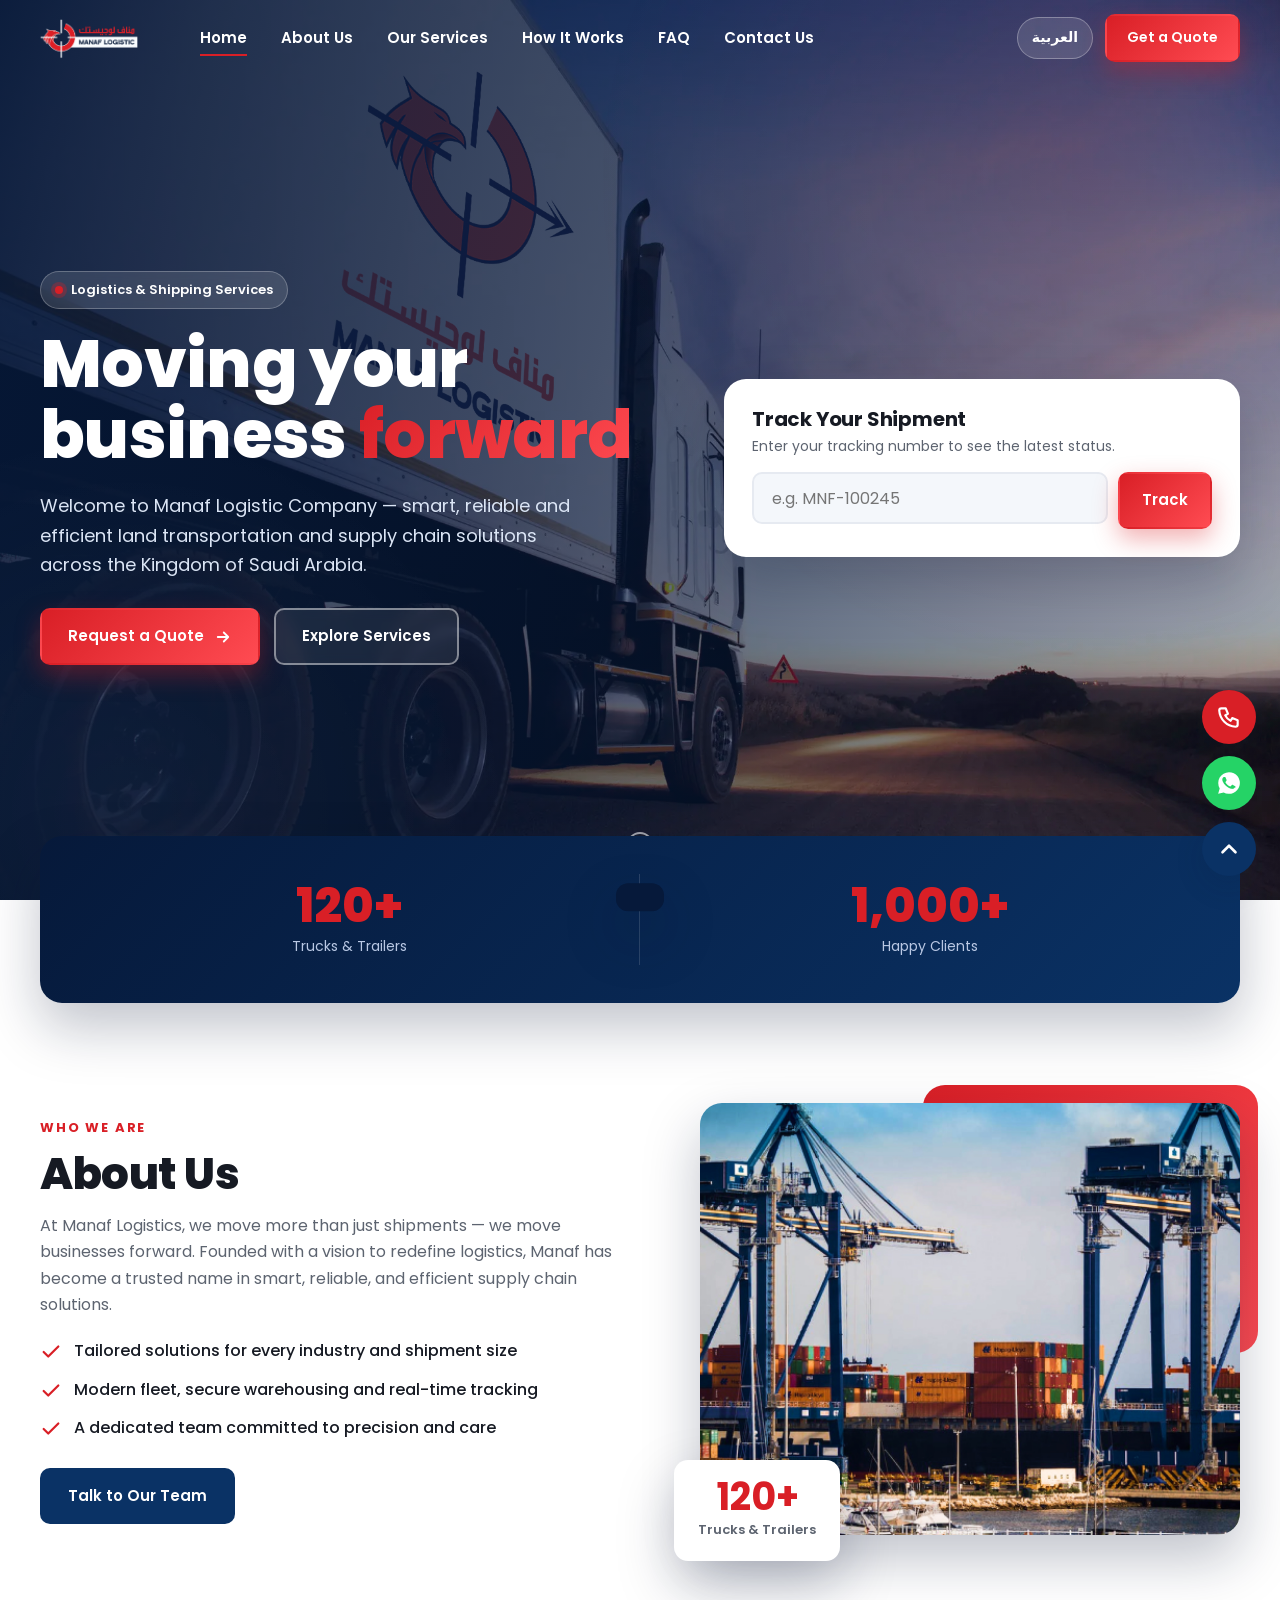
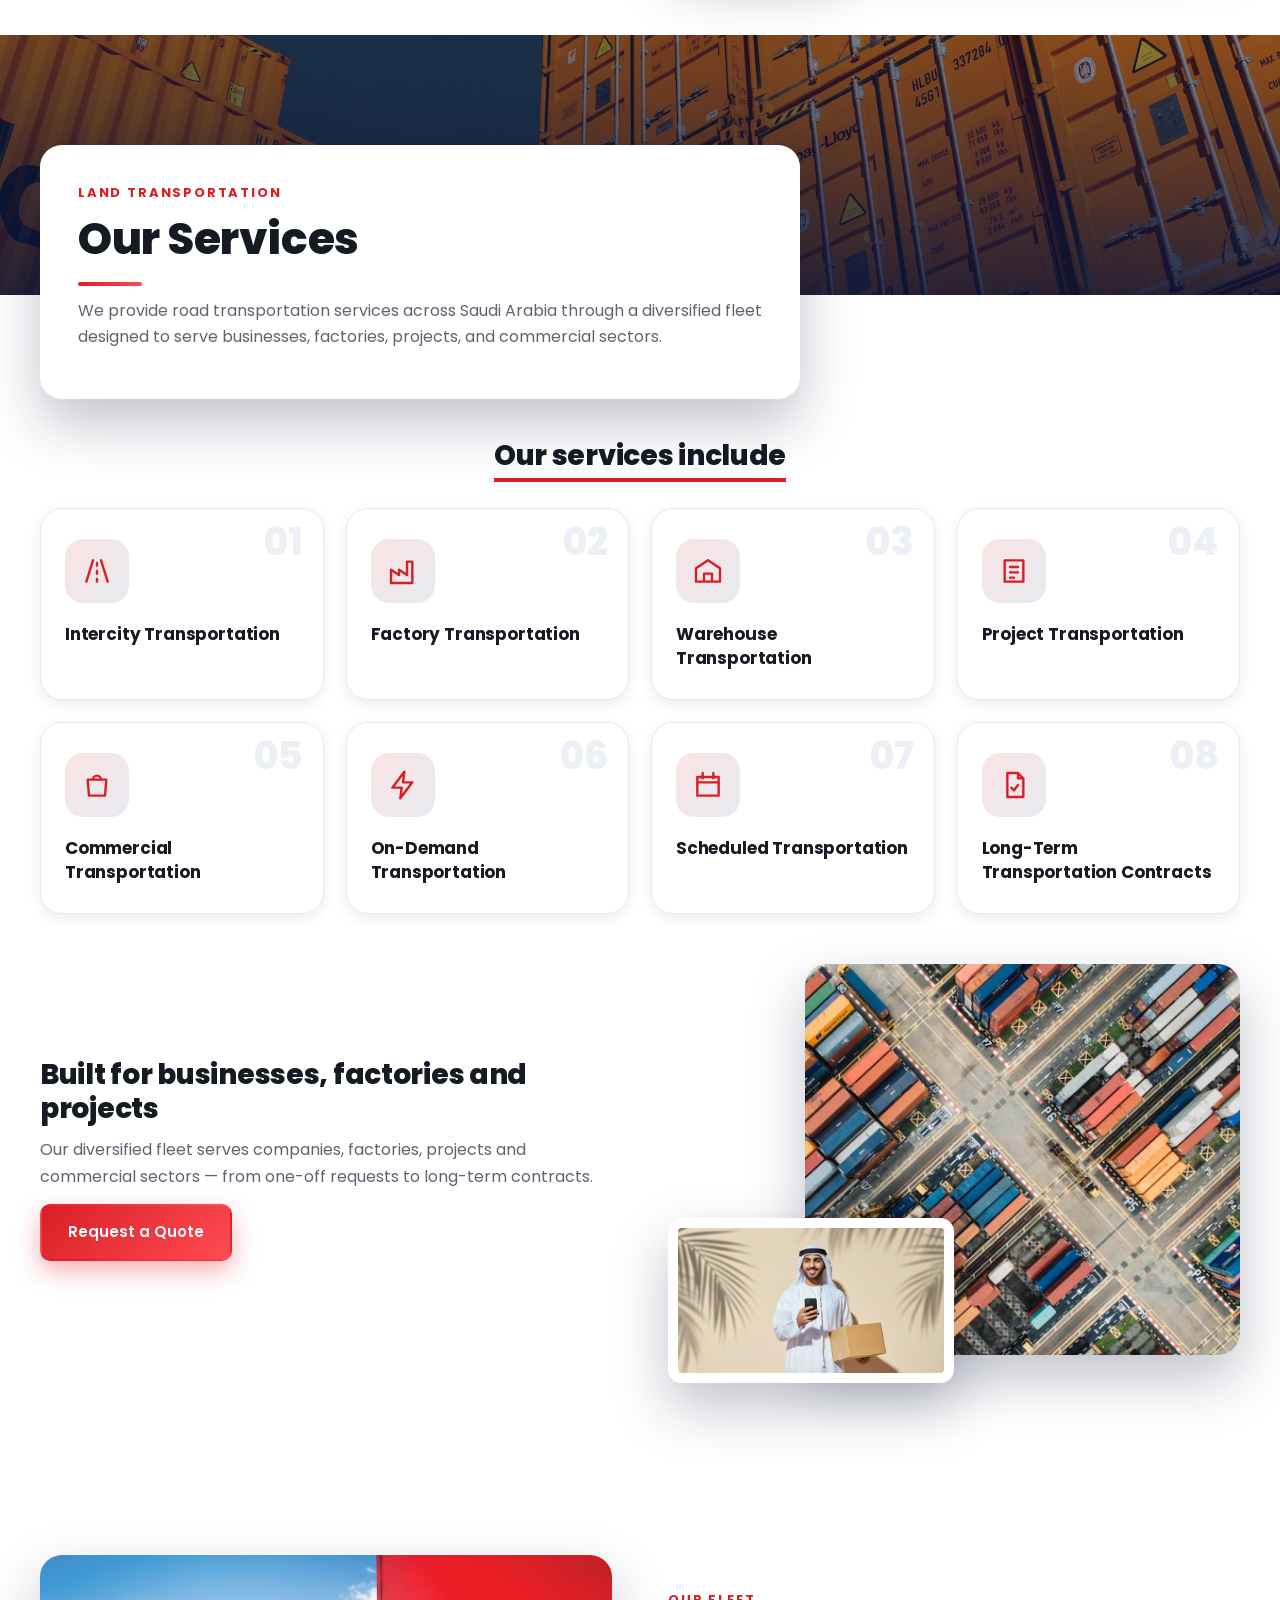
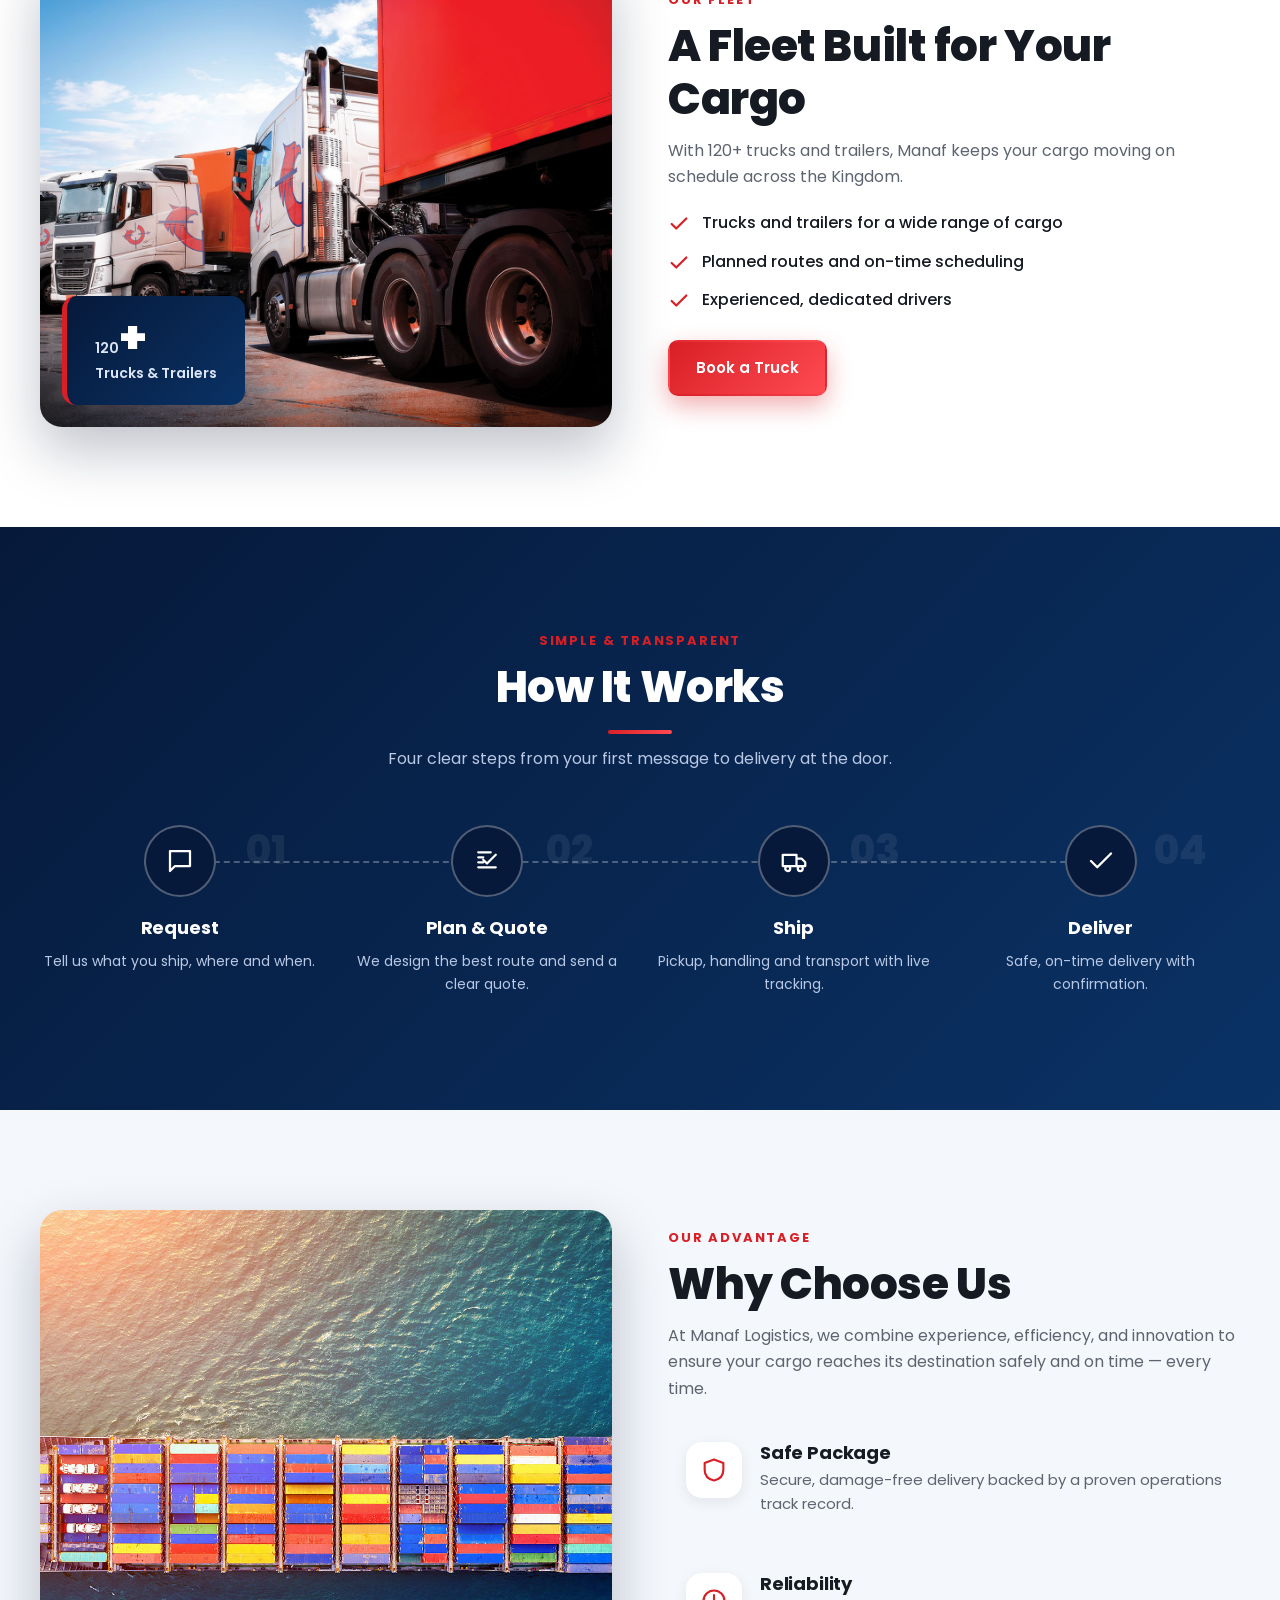
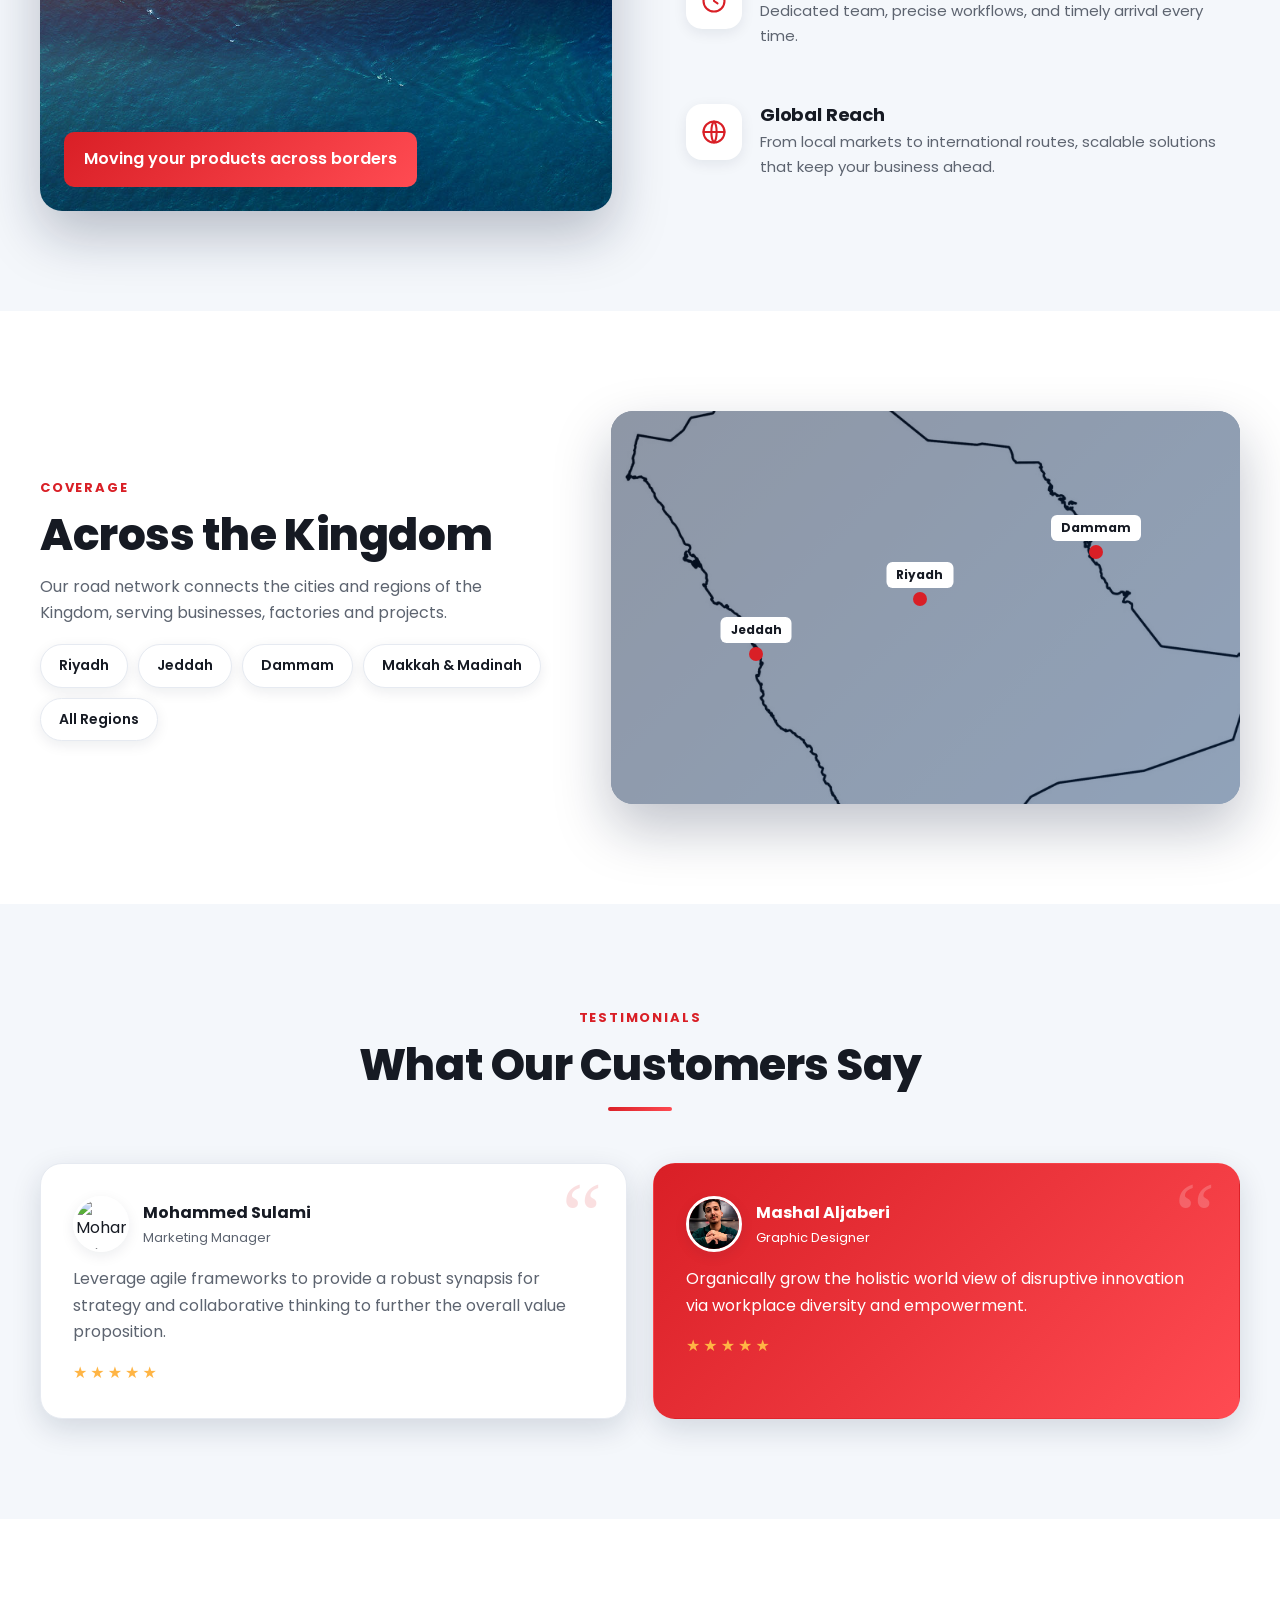
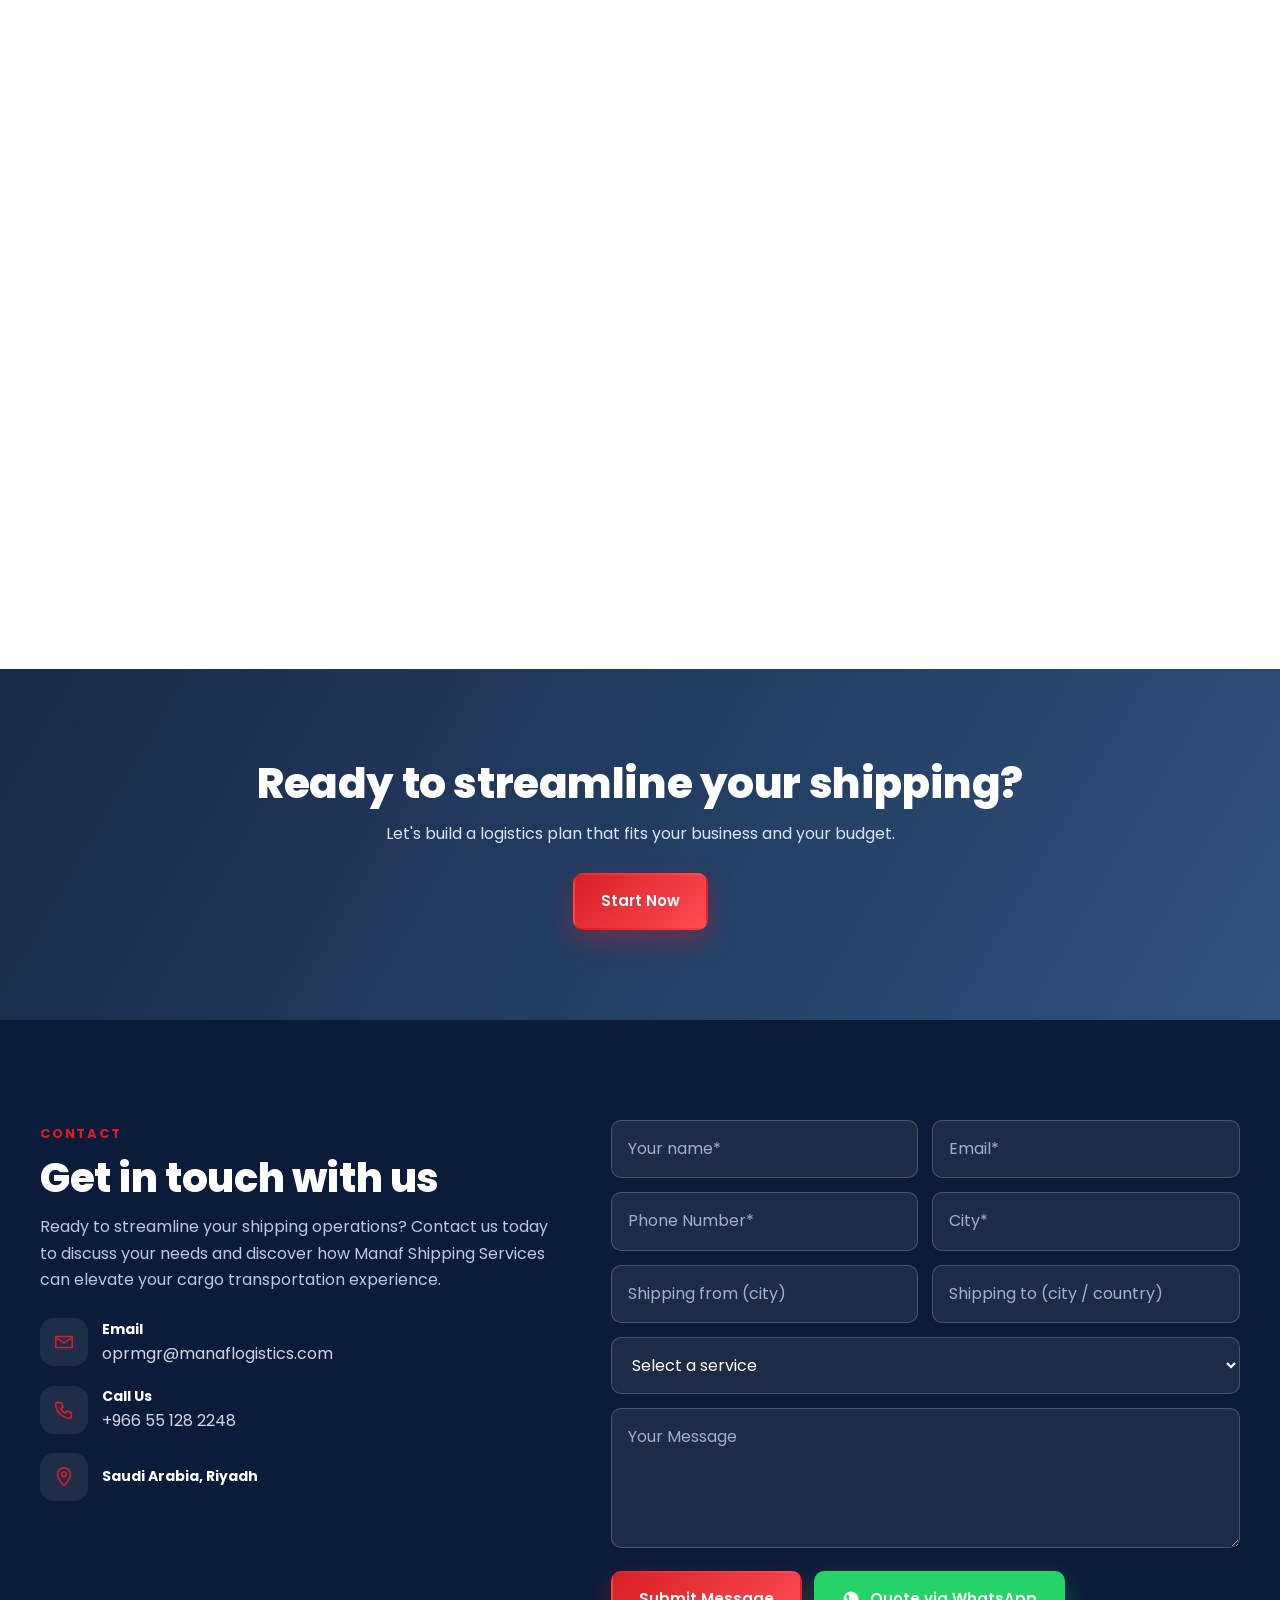
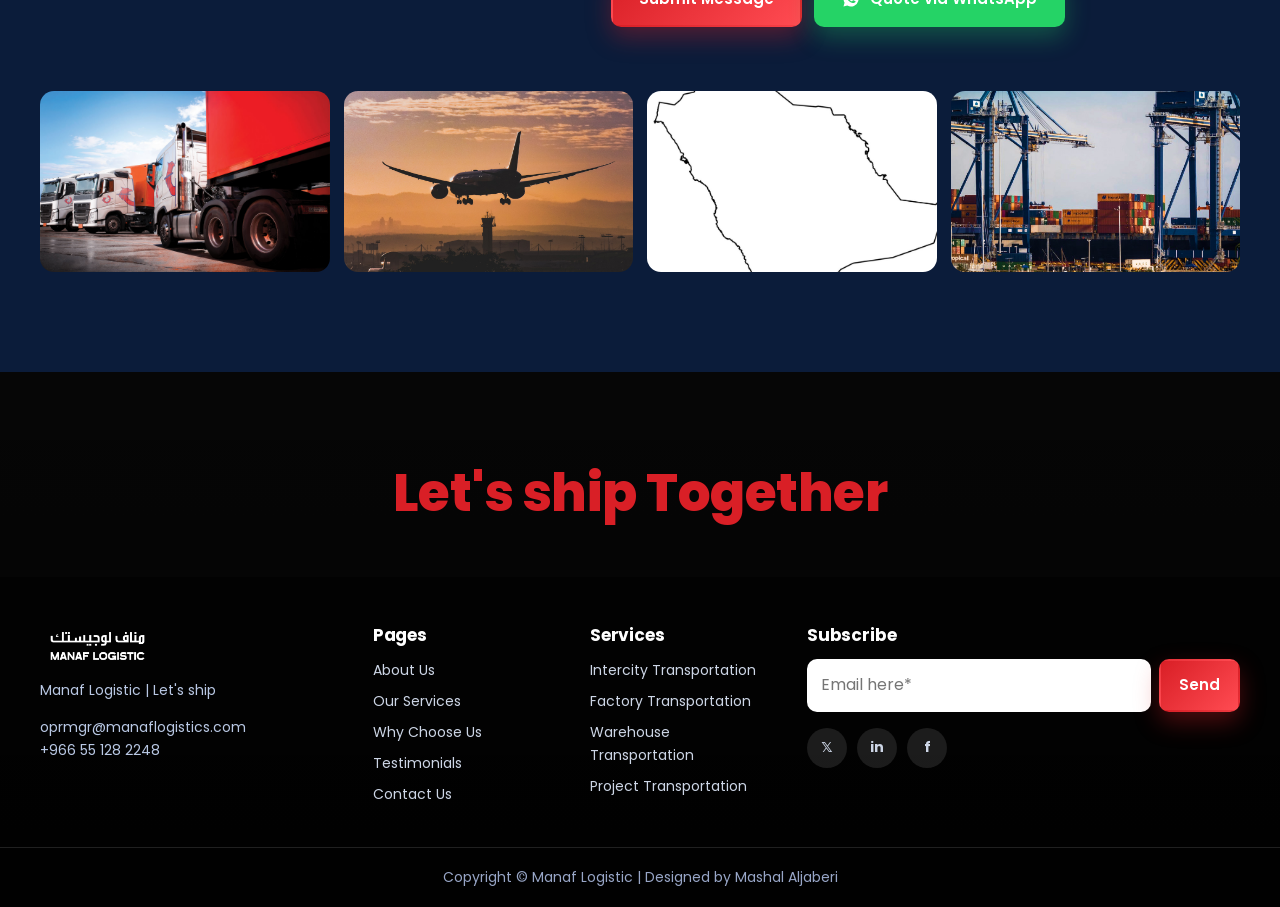
==== commit acbcd69d: "Update index.html" ====
--- a/index.html
+++ b/index.html
@@ -410,10 +410,10 @@
 
 <!-- Floating actions -->
 <div class="fab">
-  <a class="fab__call" href="tel:+966551282248" aria-label="Call">
+  <a class="fab__call" href="tel:+966531822246" aria-label="Call">
     <svg viewBox="0 0 24 24" fill="none" stroke="currentColor" stroke-width="2" stroke-linecap="round" stroke-linejoin="round"><path d="M5 4h4l2 5-2.5 1.5a11 11 0 005 5L15 13l5 2v4a2 2 0 01-2 2A16 16 0 013 6a2 2 0 012-2z"/></svg>
   </a>
-  <a class="fab__wa" href="https://wa.me/966551282248" target="_blank" rel="noopener" aria-label="WhatsApp">
+  <a class="fab__wa" href="https://wa.me/966531822246" target="_blank" rel="noopener" aria-label="WhatsApp">
     <svg viewBox="0 0 24 24" fill="currentColor"><path d="M12 2a10 10 0 00-8.6 15l-1.4 5 5.1-1.3A10 10 0 1012 2zm5.3 14.2c-.2.6-1.3 1.2-1.8 1.2-.5.1-1.1.1-3.5-.8-3-1.2-4.9-4.3-5-4.5-.1-.2-1.2-1.6-1.2-3s.8-2.1 1-2.4c.3-.3.6-.3.8-.3h.6c.2 0 .4 0 .6.5l.9 2.2c.1.2.1.4 0 .6l-.4.6-.4.5c-.2.2-.3.4-.1.7.2.3.8 1.3 1.7 2.1 1.2 1 2.1 1.4 2.4 1.5.3.1.5.1.7-.1l1-1.2c.2-.3.4-.2.7-.1l2 1c.3.1.5.2.6.3.1.2.1.7-.1 1.3z"/></svg>
   </a>
   <button class="fab__top" id="toTop" type="button" aria-label="Back to top">
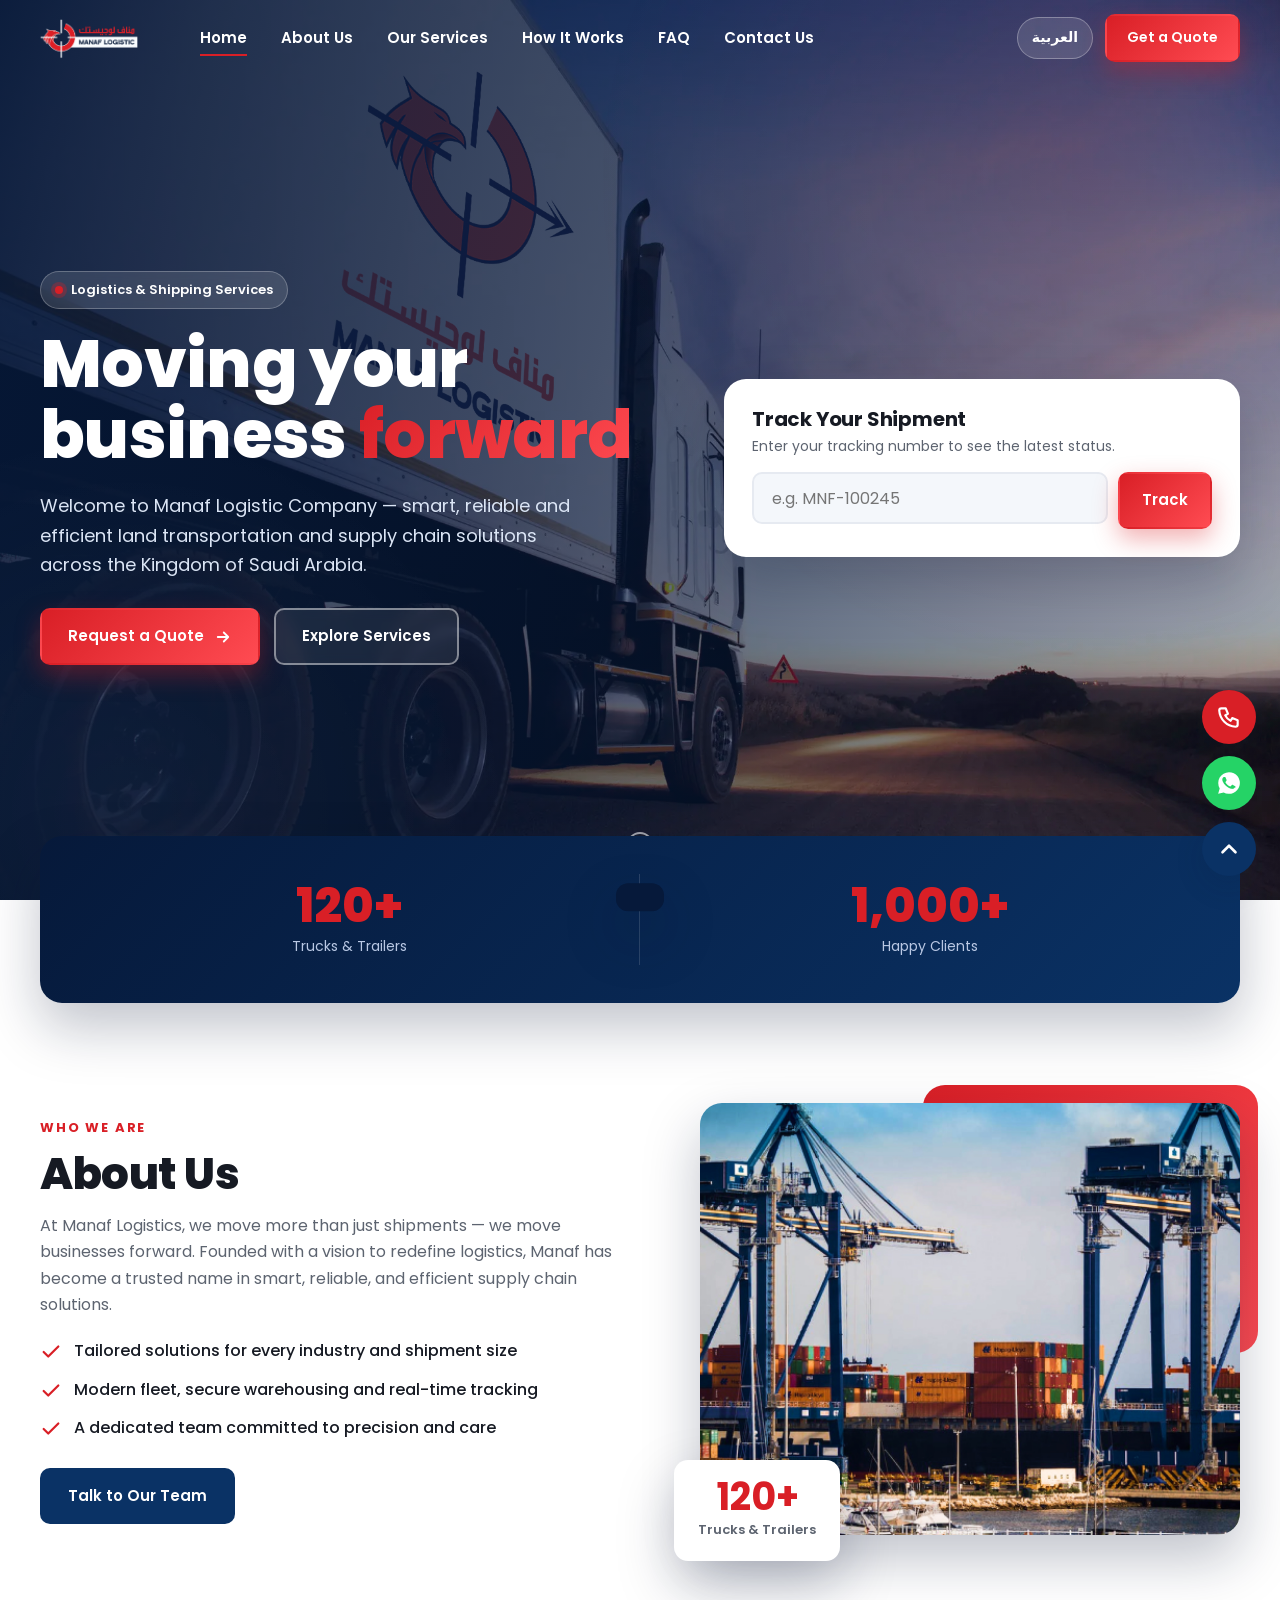
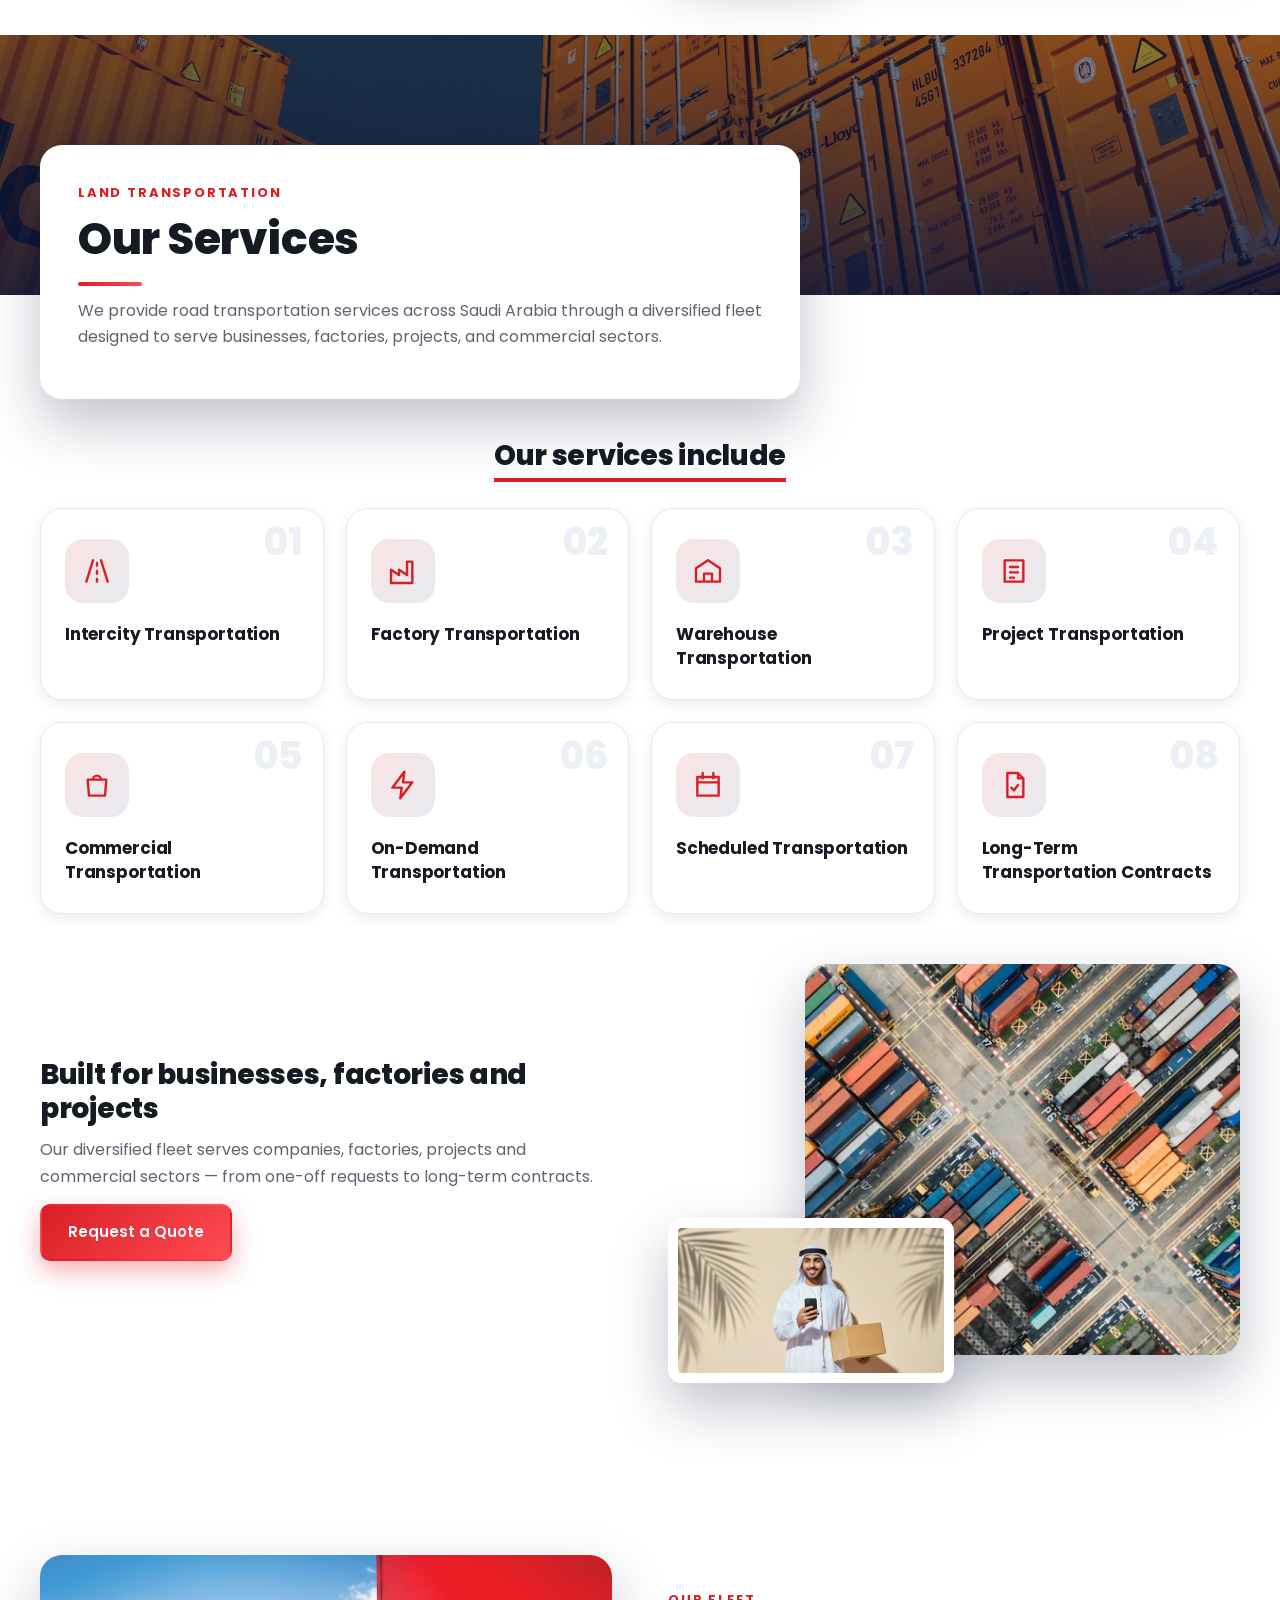
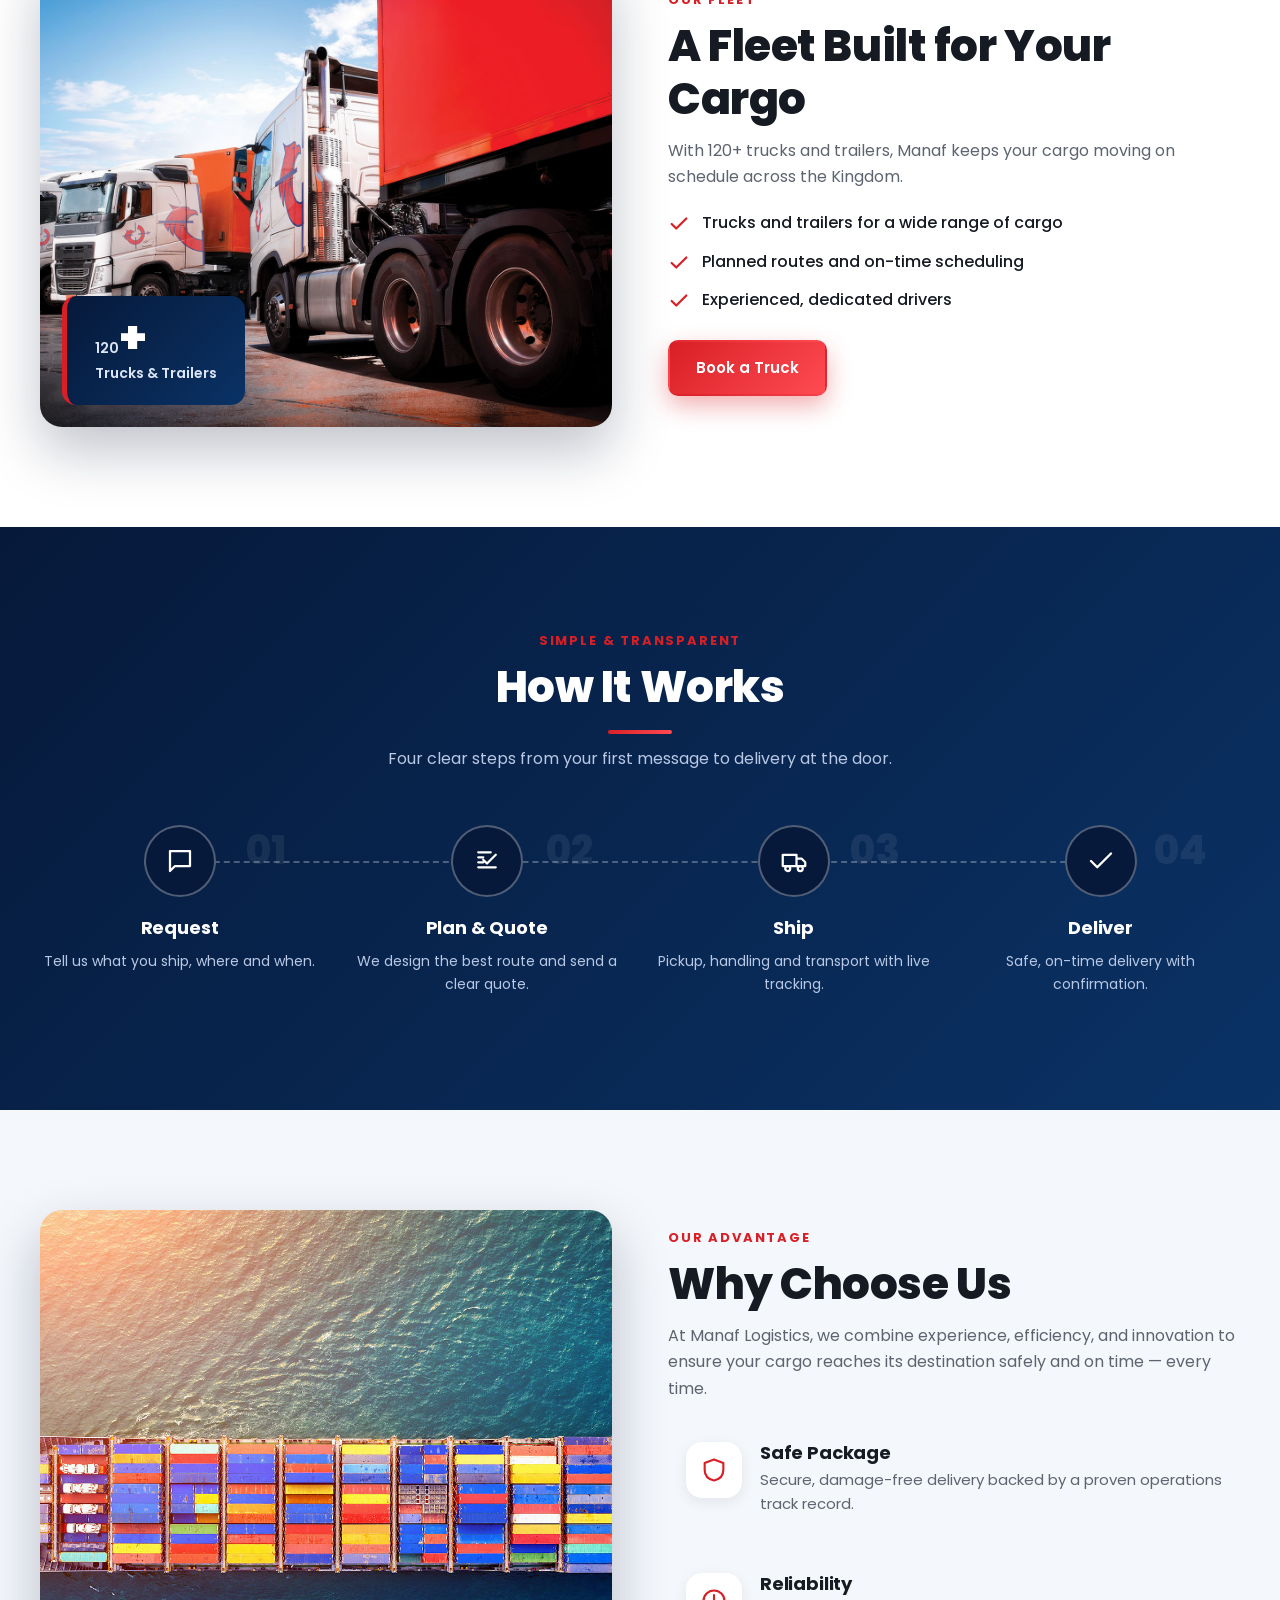
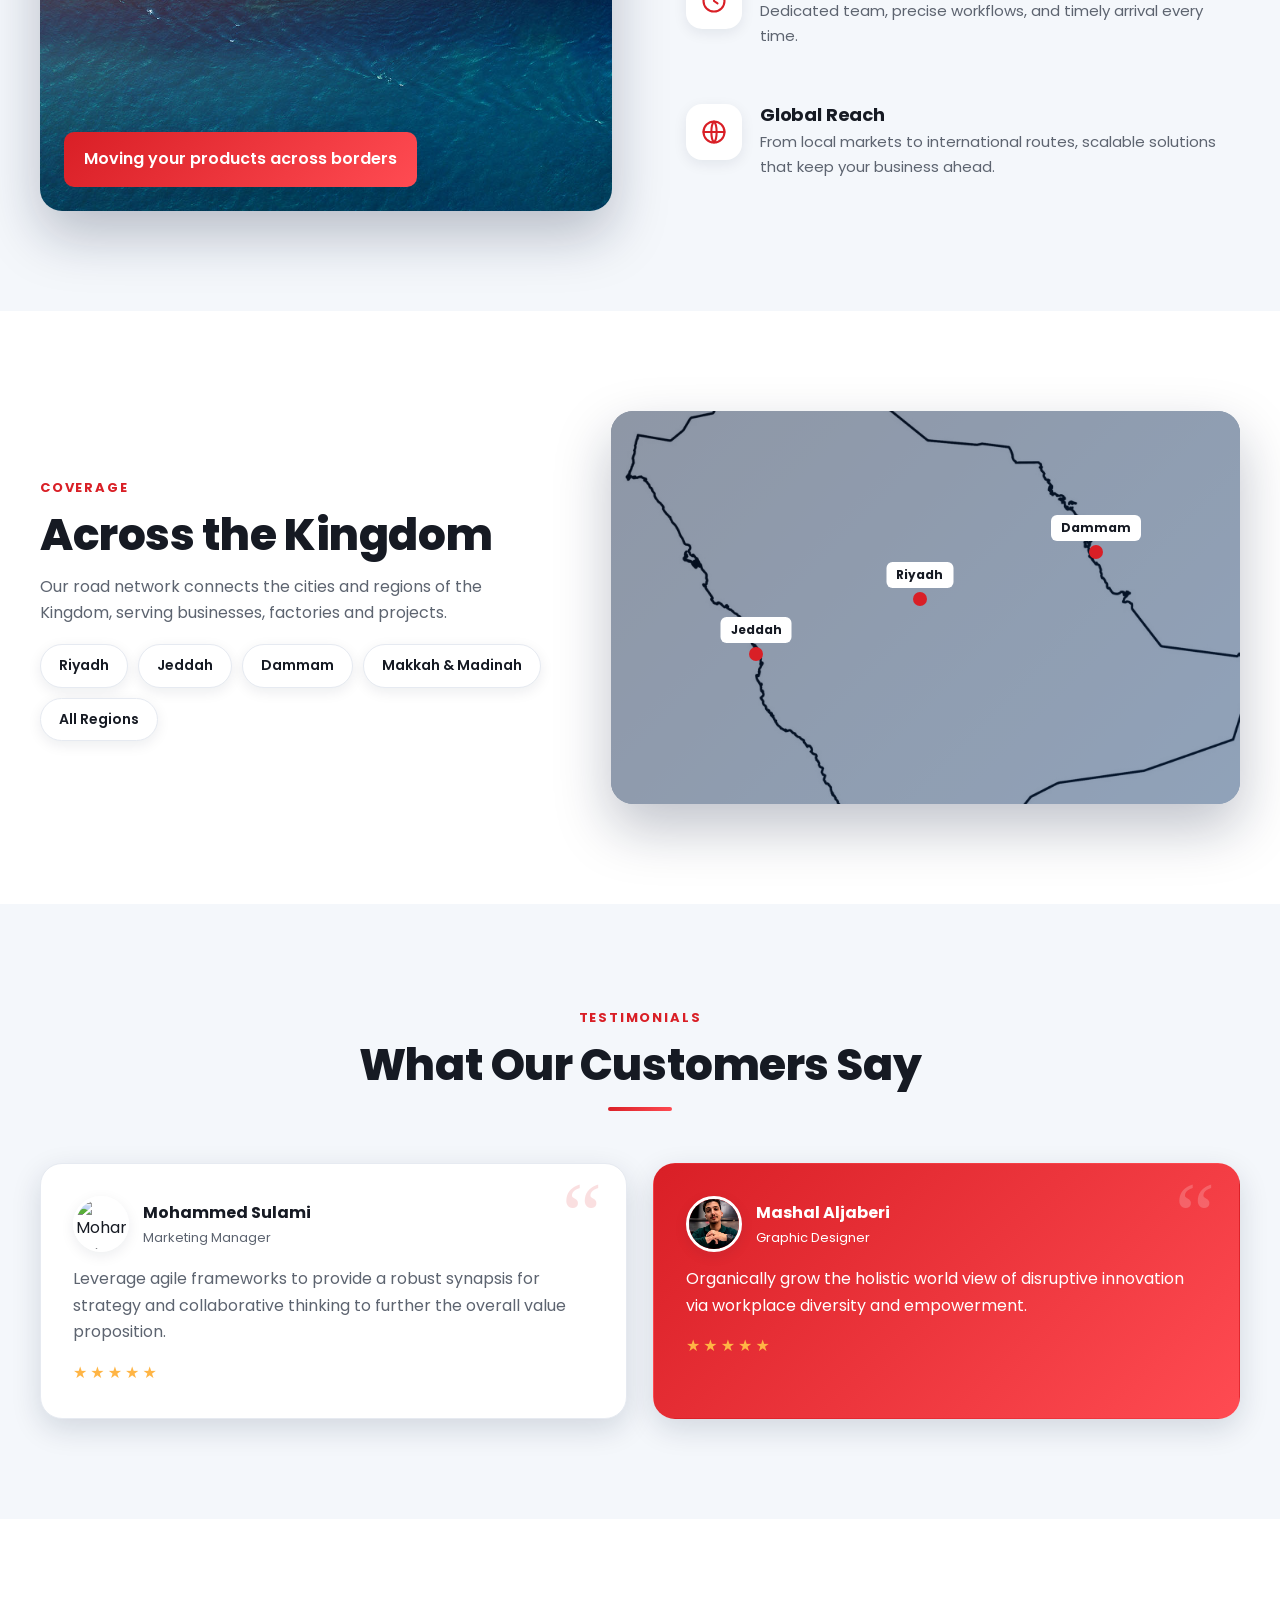
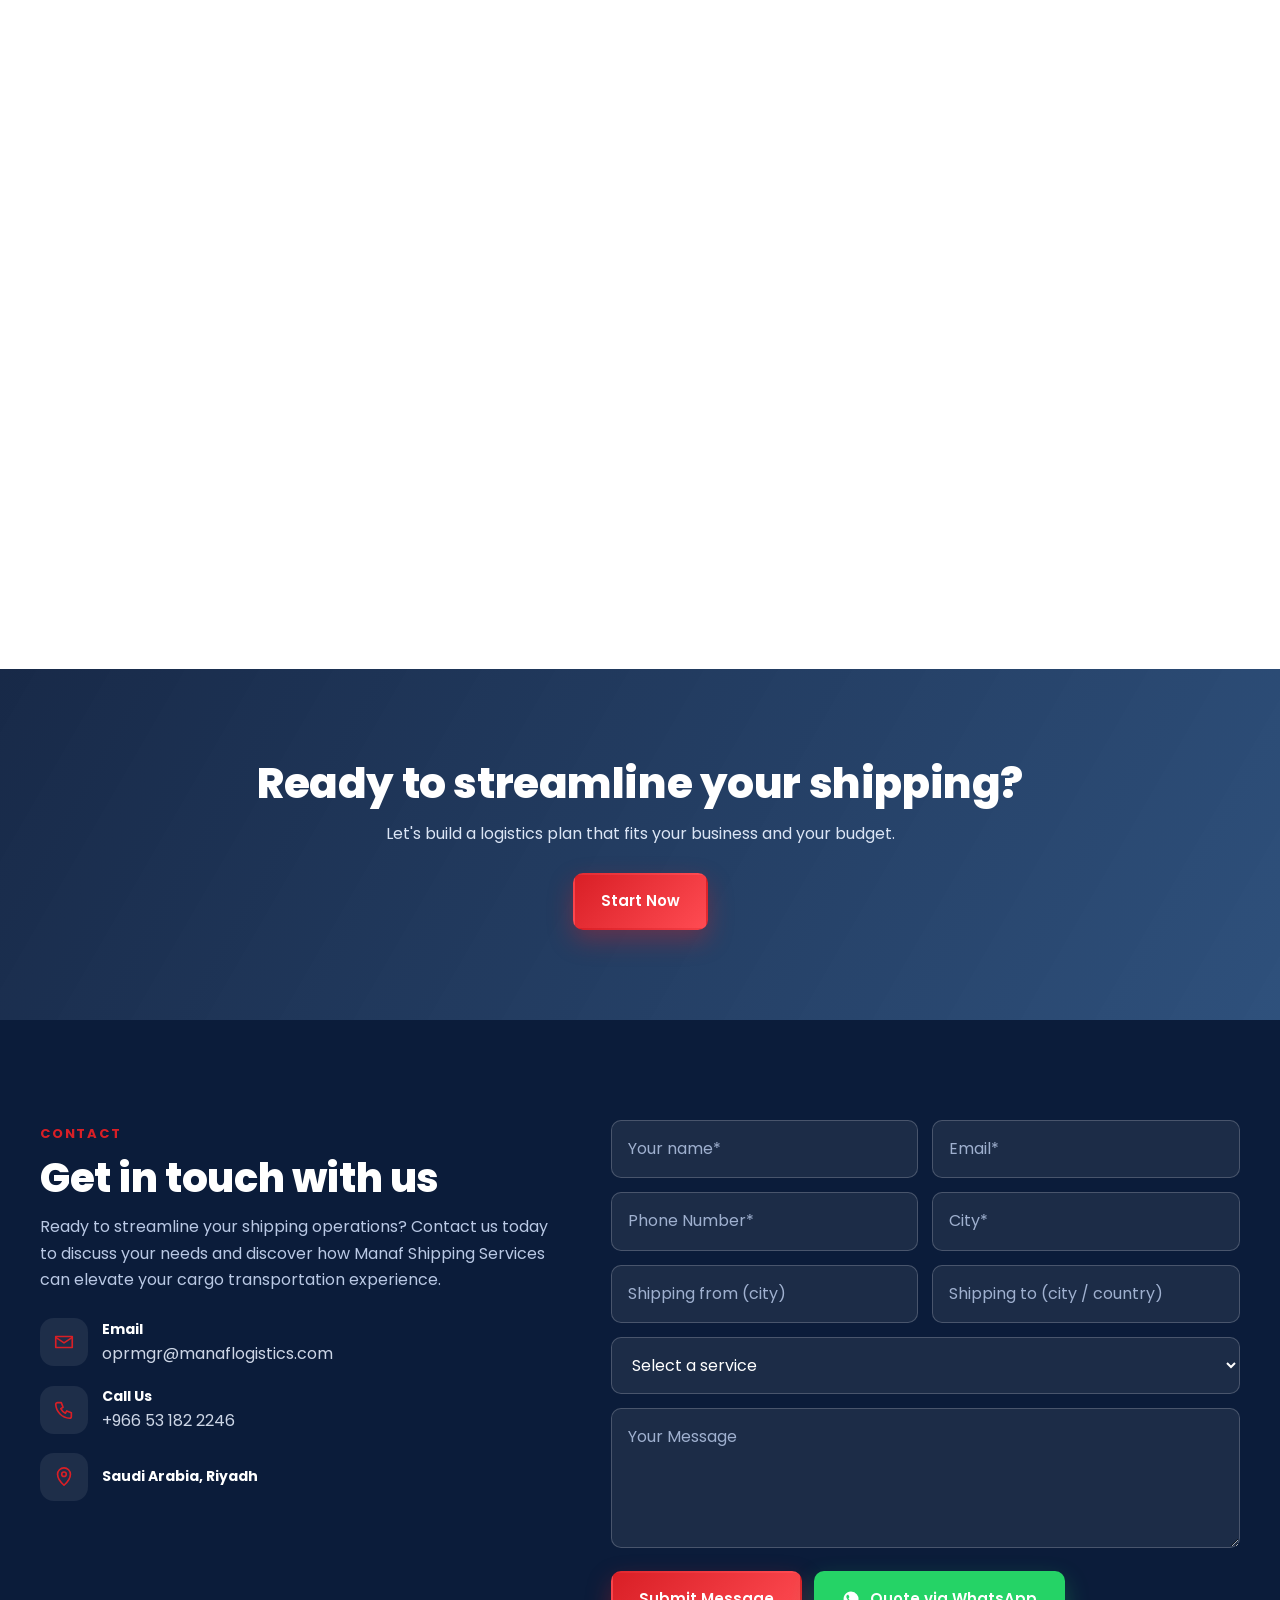
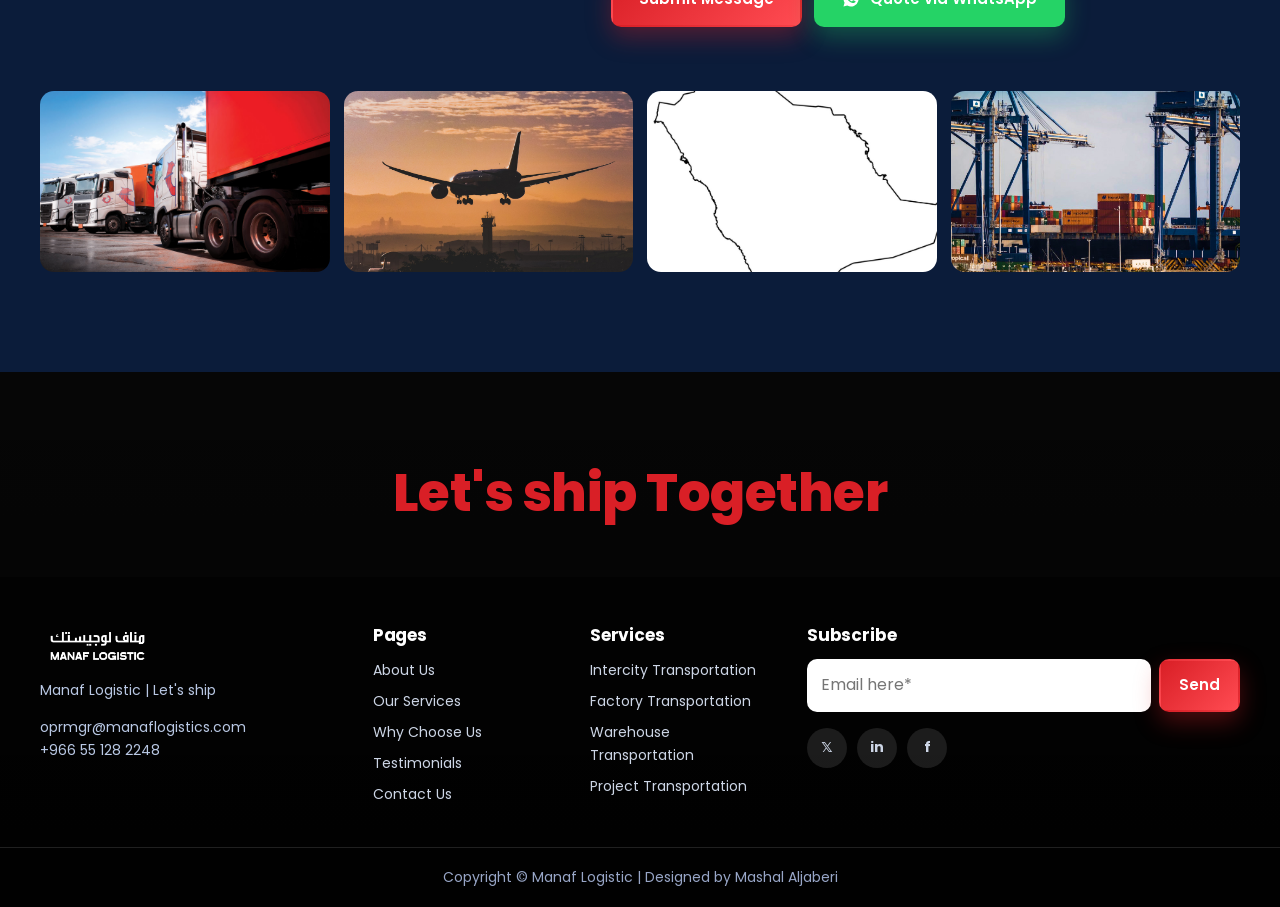
==== commit 8088bbd2: "Update index.html" ====
--- a/index.html
+++ b/index.html
@@ -28,7 +28,7 @@
   "@type": "LocalBusiness",
   "name": "Manaf Logistic Company",
   "email": "oprmgr@manaflogistics.com",
-  "telephone": "+966551282248",
+  "telephone": "+966531822246",
   "address": { "@type": "PostalAddress", "addressLocality": "Riyadh", "addressCountry": "SA" }
 }
 </script>
@@ -314,7 +314,7 @@
       <p data-i18n="con.text">Ready to streamline your shipping operations? Contact us today to discuss your needs and discover how Manaf Shipping Services can elevate your cargo transportation experience.</p>
       <div class="info">
         <div class="row"><div class="dot"><svg viewBox="0 0 24 24" fill="none" stroke="currentColor" stroke-width="1.8" stroke-linecap="round" stroke-linejoin="round"><path d="M3 6h18v12H3z"/><path d="M3 7l9 6 9-6"/></svg></div><div><strong data-i18n="con.email">Email</strong><a href="mailto:oprmgr@manaflogistics.com">oprmgr@manaflogistics.com</a></div></div>
-        <div class="row"><div class="dot"><svg viewBox="0 0 24 24" fill="none" stroke="currentColor" stroke-width="1.8" stroke-linecap="round" stroke-linejoin="round"><path d="M5 4h4l2 5-2.5 1.5a11 11 0 005 5L15 13l5 2v4a2 2 0 01-2 2A16 16 0 013 6a2 2 0 012-2z"/></svg></div><div><strong data-i18n="con.call">Call Us</strong><a href="tel:+966551282248" dir="ltr">+966 55 128 2248</a></div></div>
+        <div class="row"><div class="dot"><svg viewBox="0 0 24 24" fill="none" stroke="currentColor" stroke-width="1.8" stroke-linecap="round" stroke-linejoin="round"><path d="M5 4h4l2 5-2.5 1.5a11 11 0 005 5L15 13l5 2v4a2 2 0 01-2 2A16 16 0 013 6a2 2 0 012-2z"/></svg></div><div><strong data-i18n="con.call">Call Us</strong><a href="tel:+966531822246" dir="ltr">+966 53 182 2246</a></div></div>
         <div class="row"><div class="dot"><svg viewBox="0 0 24 24" fill="none" stroke="currentColor" stroke-width="1.8" stroke-linecap="round" stroke-linejoin="round"><path d="M12 21s7-6.2 7-12a7 7 0 10-14 0c0 5.8 7 12 7 12z"/><circle cx="12" cy="9" r="2.5"/></svg></div><div><strong data-i18n="con.addr">Saudi Arabia, Riyadh</strong></div></div>
       </div>
     </div>
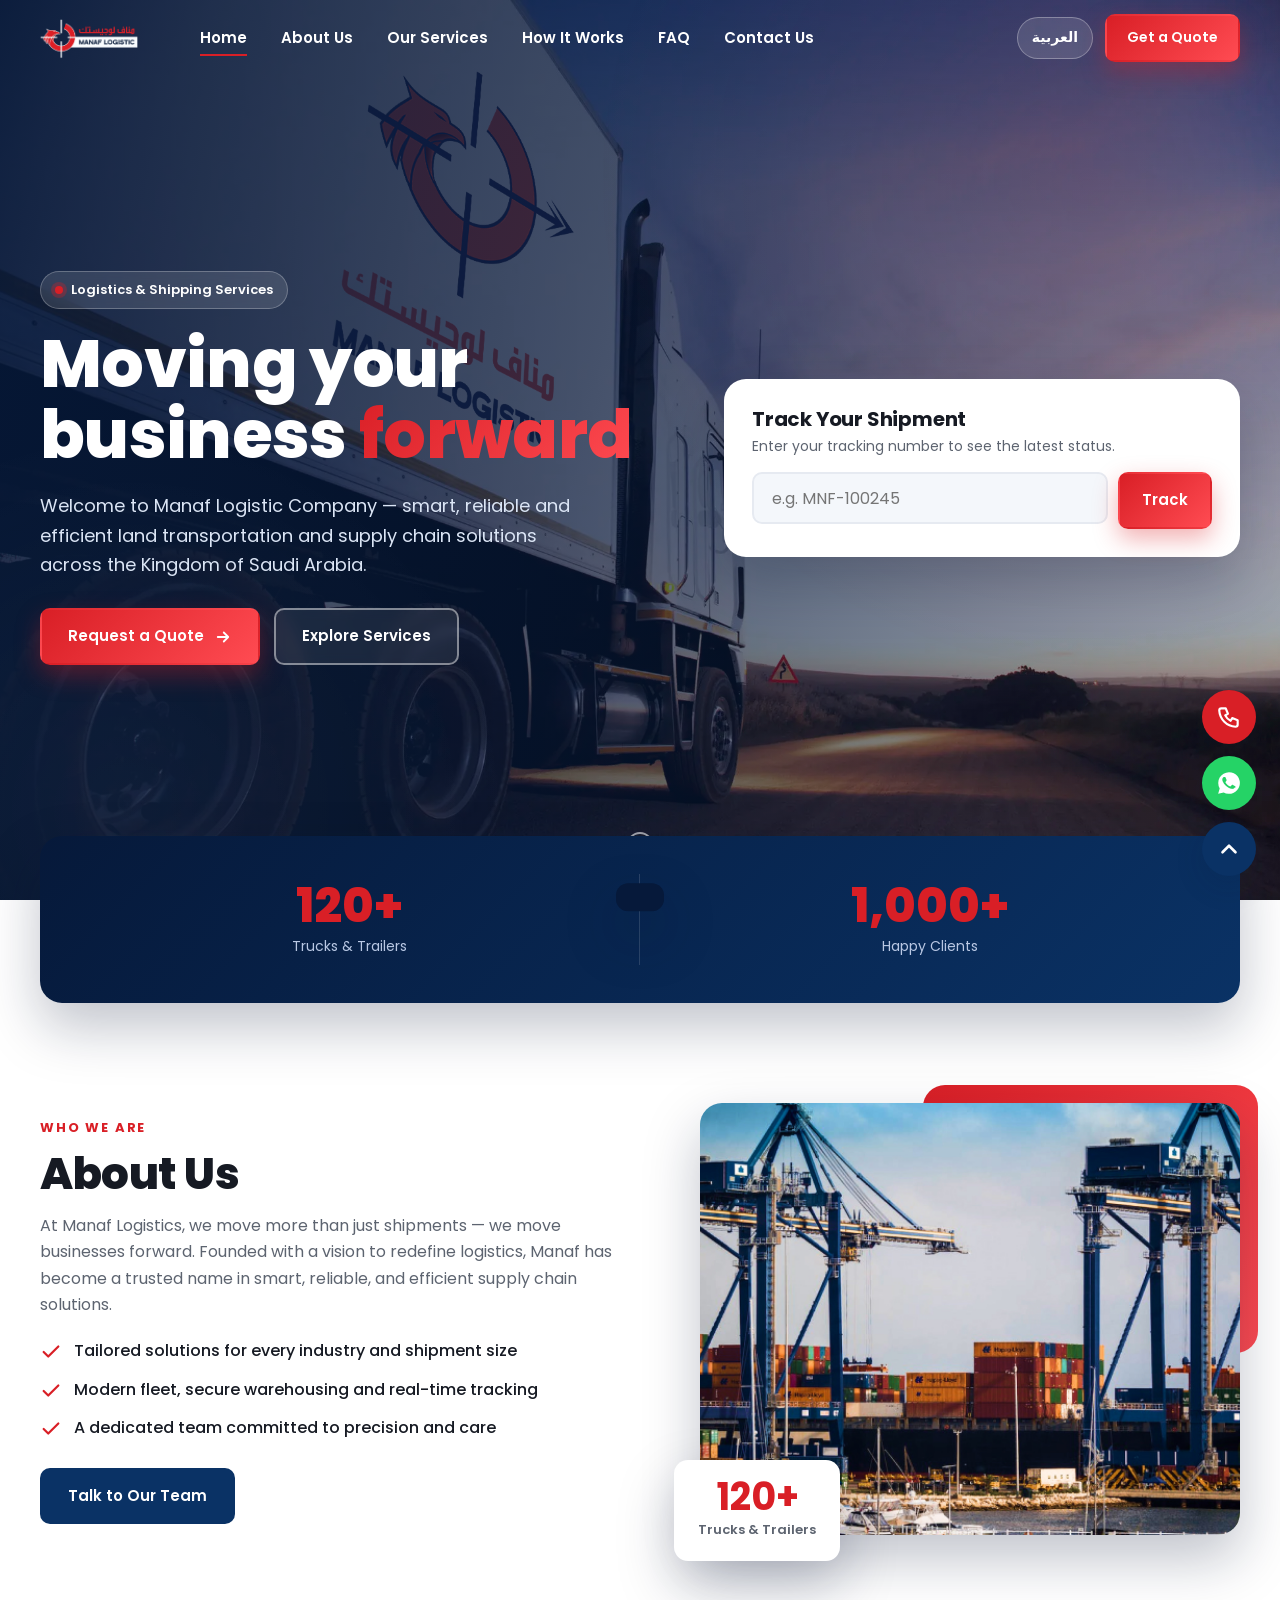
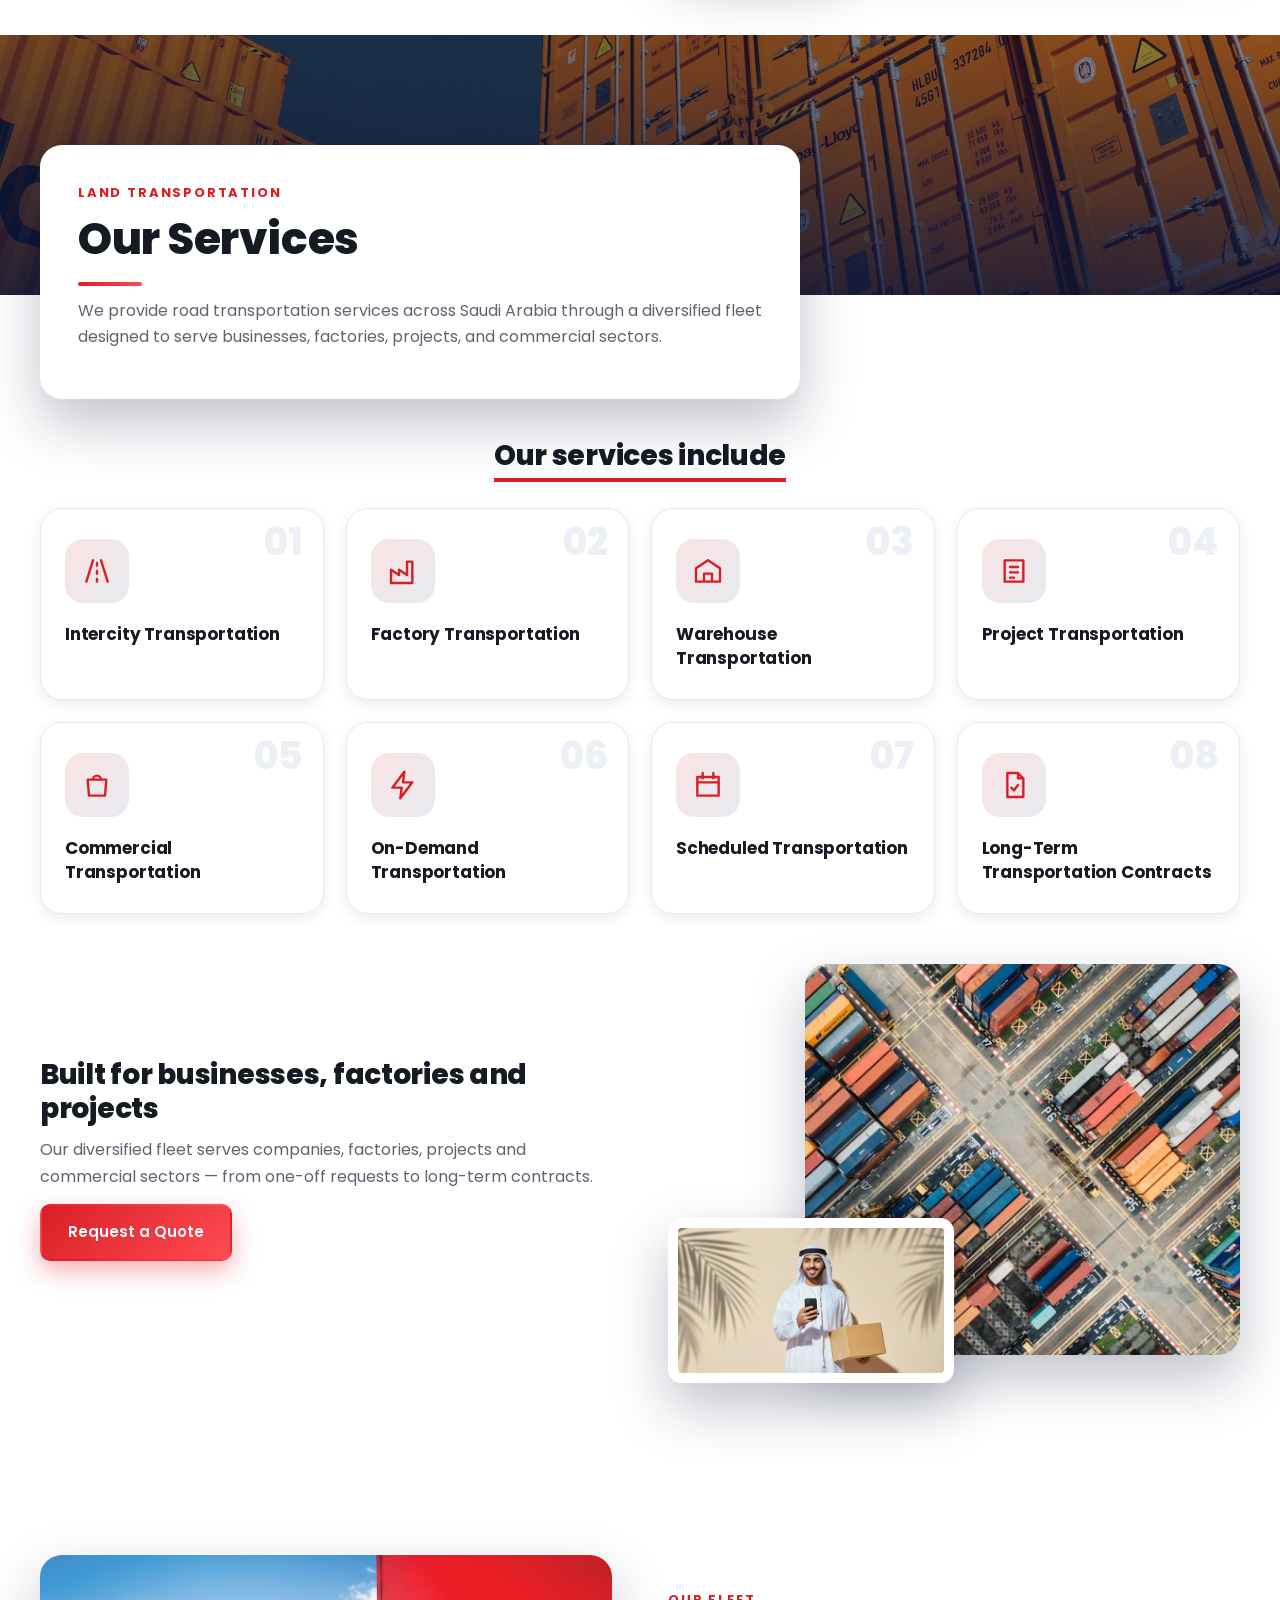
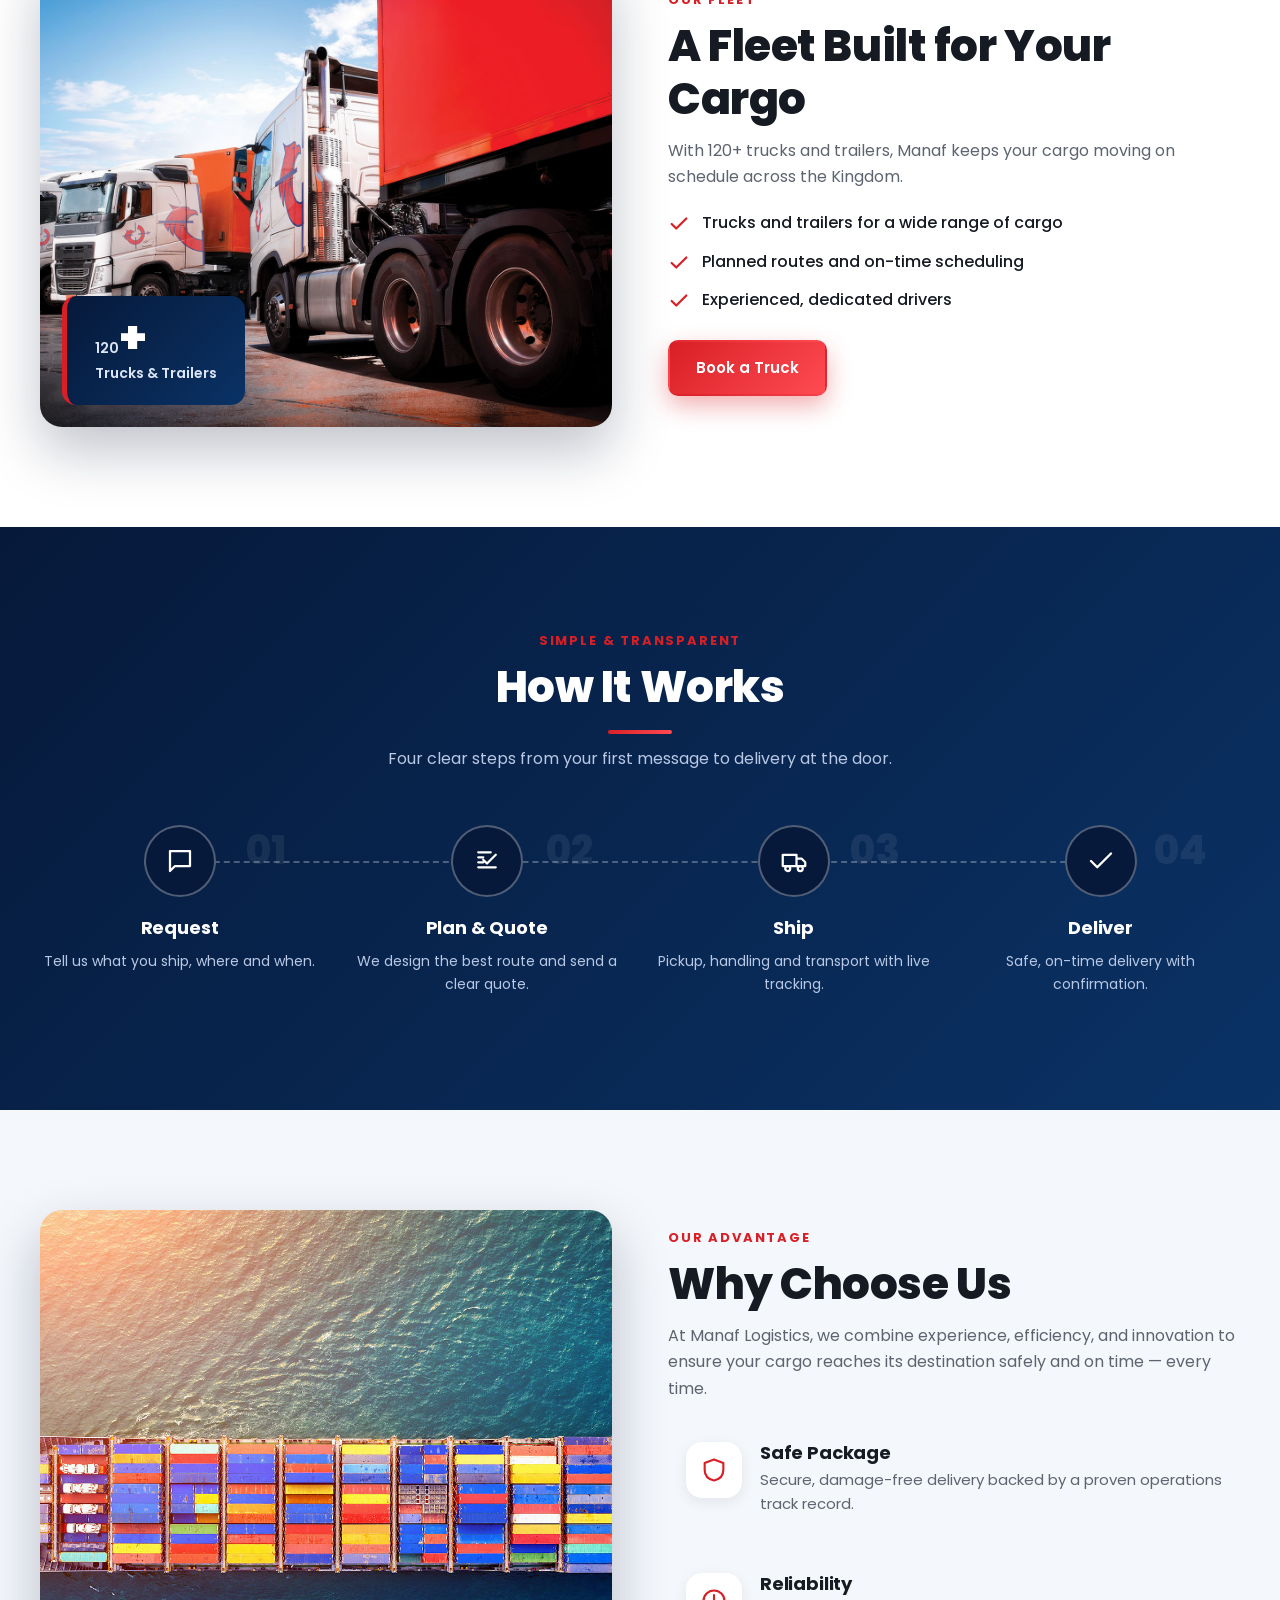
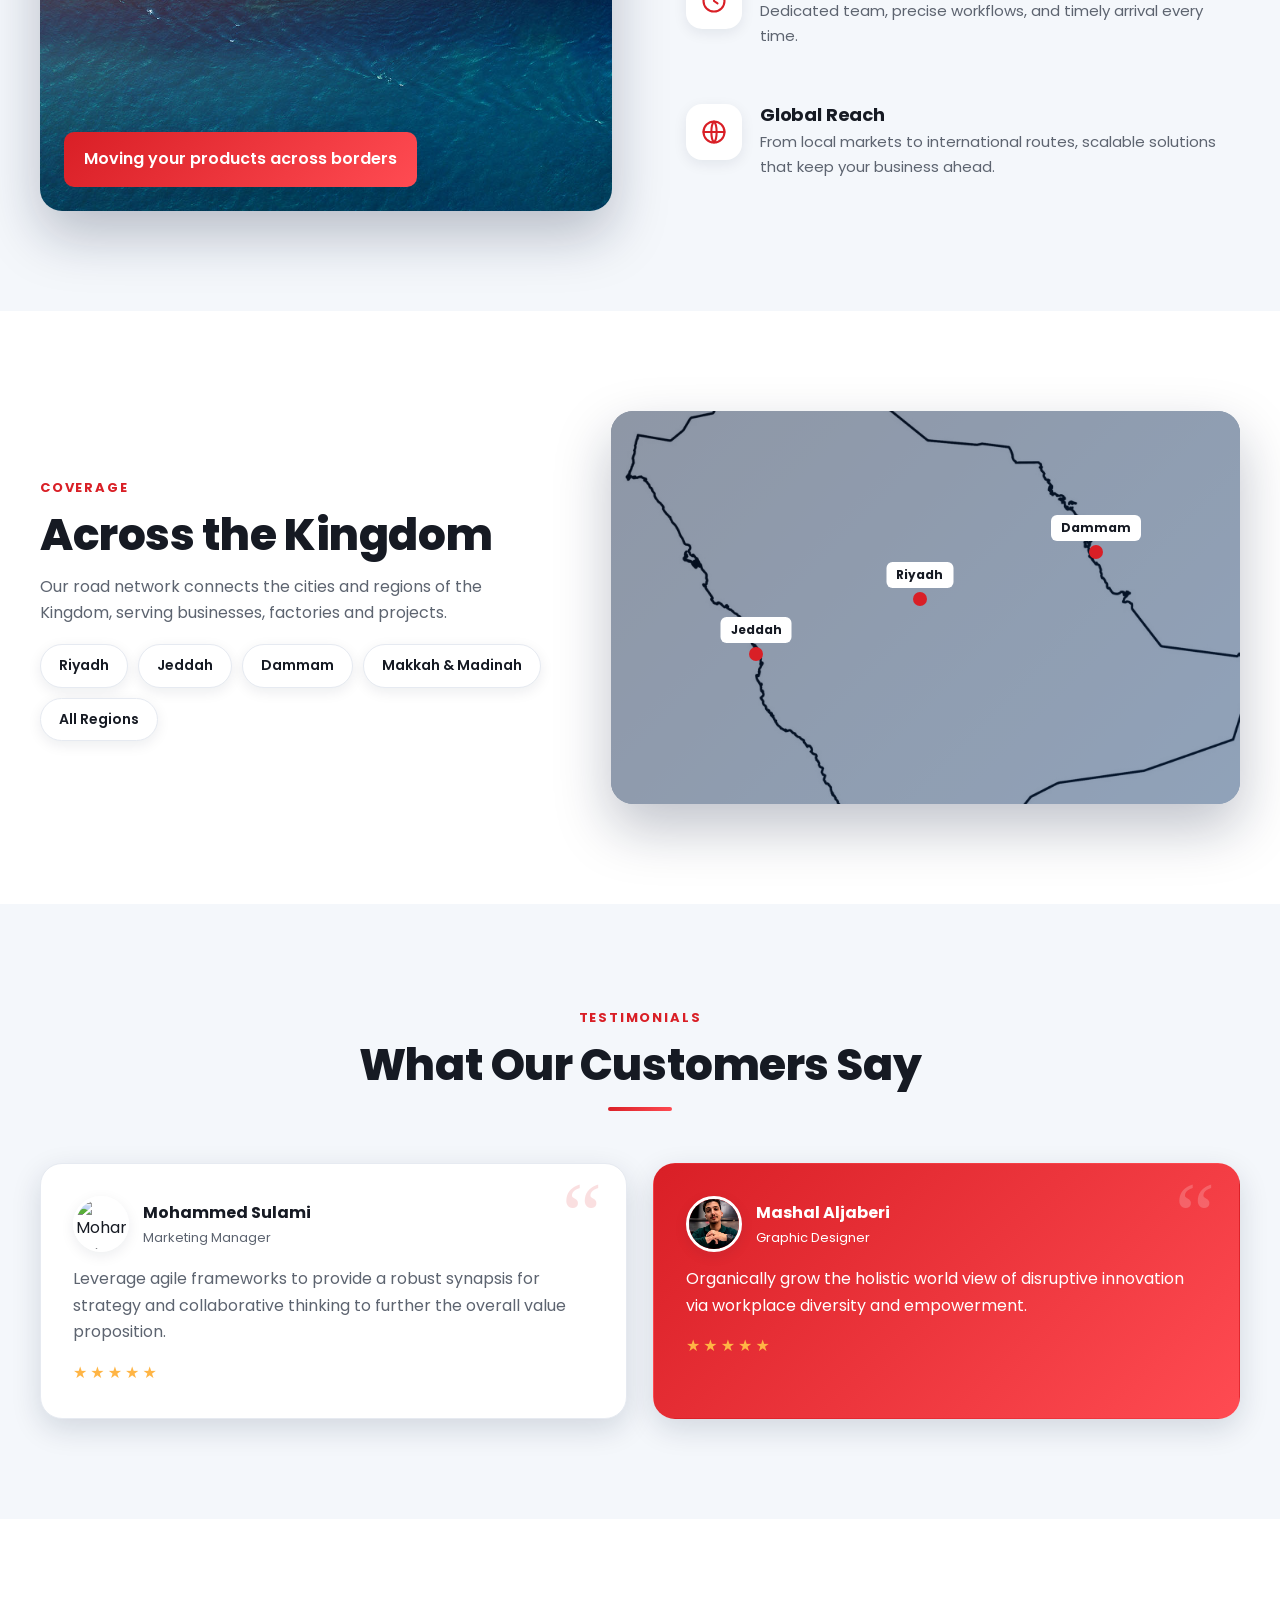
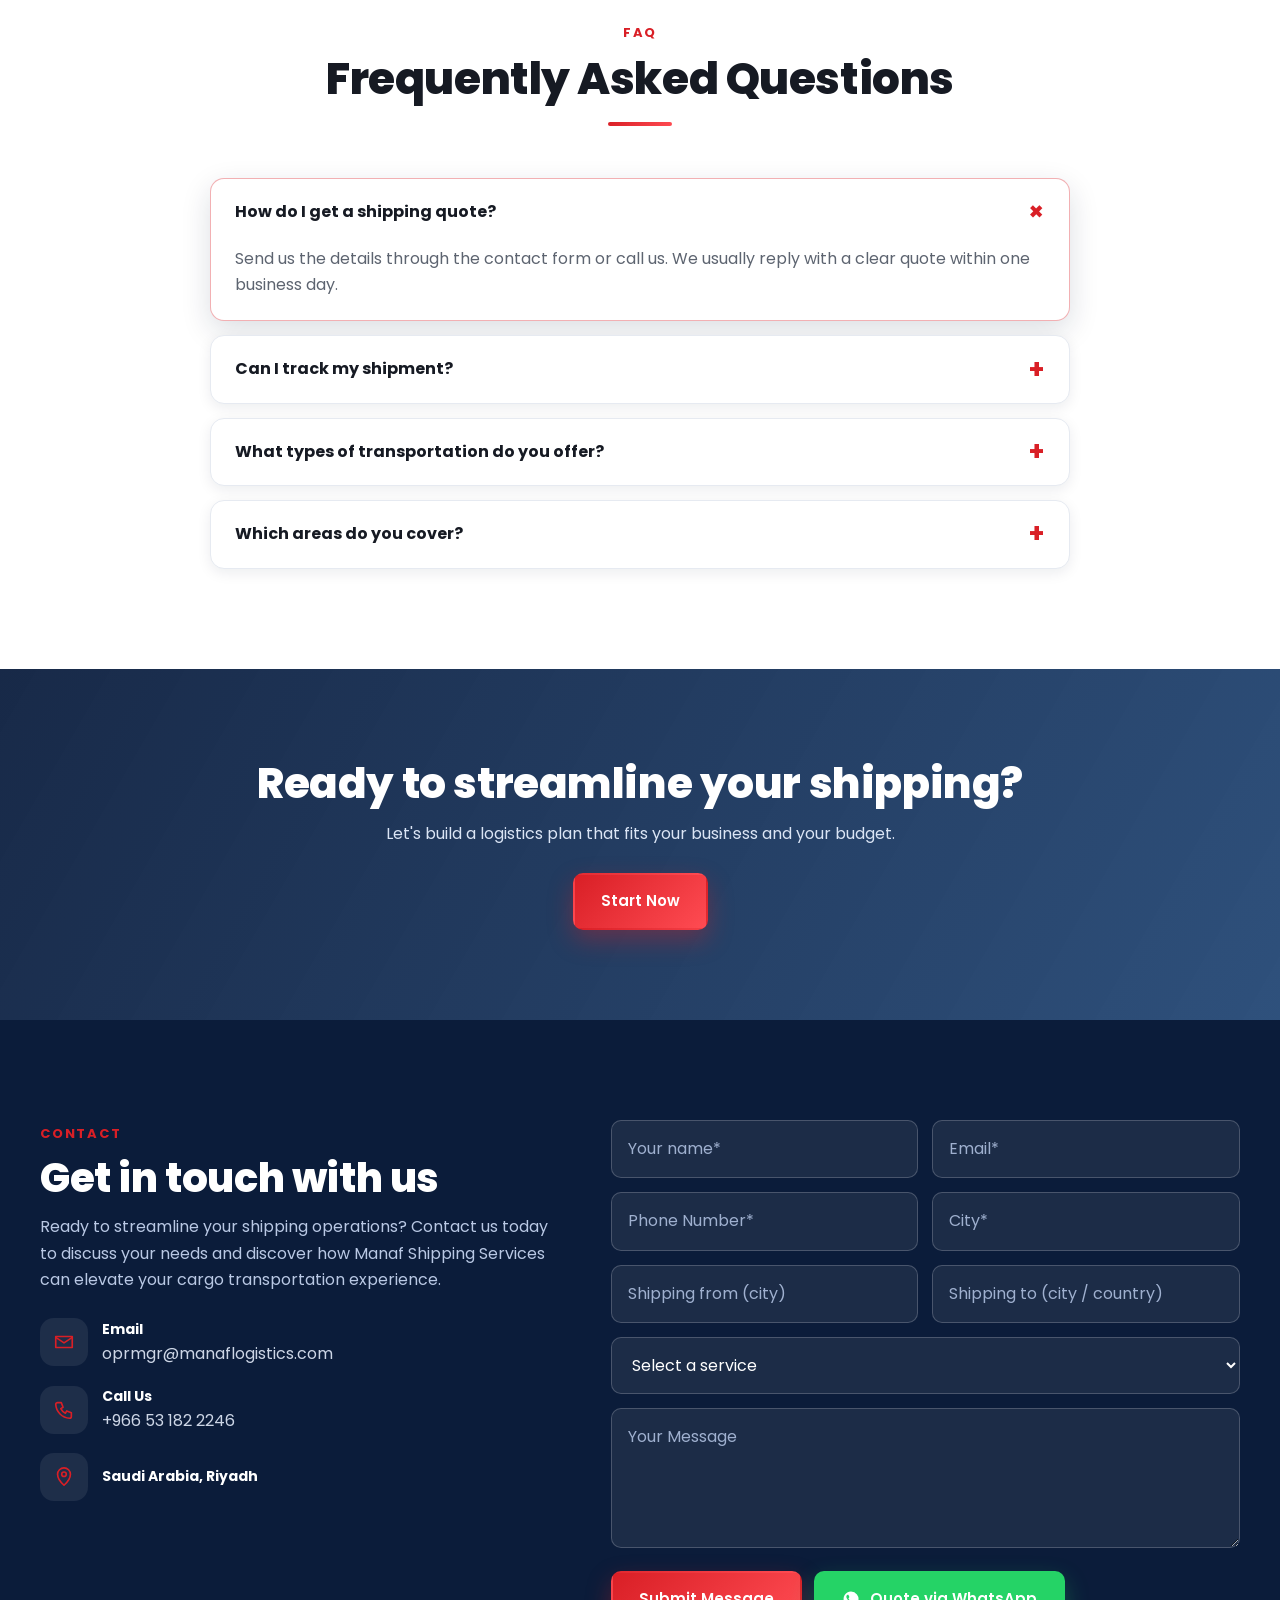
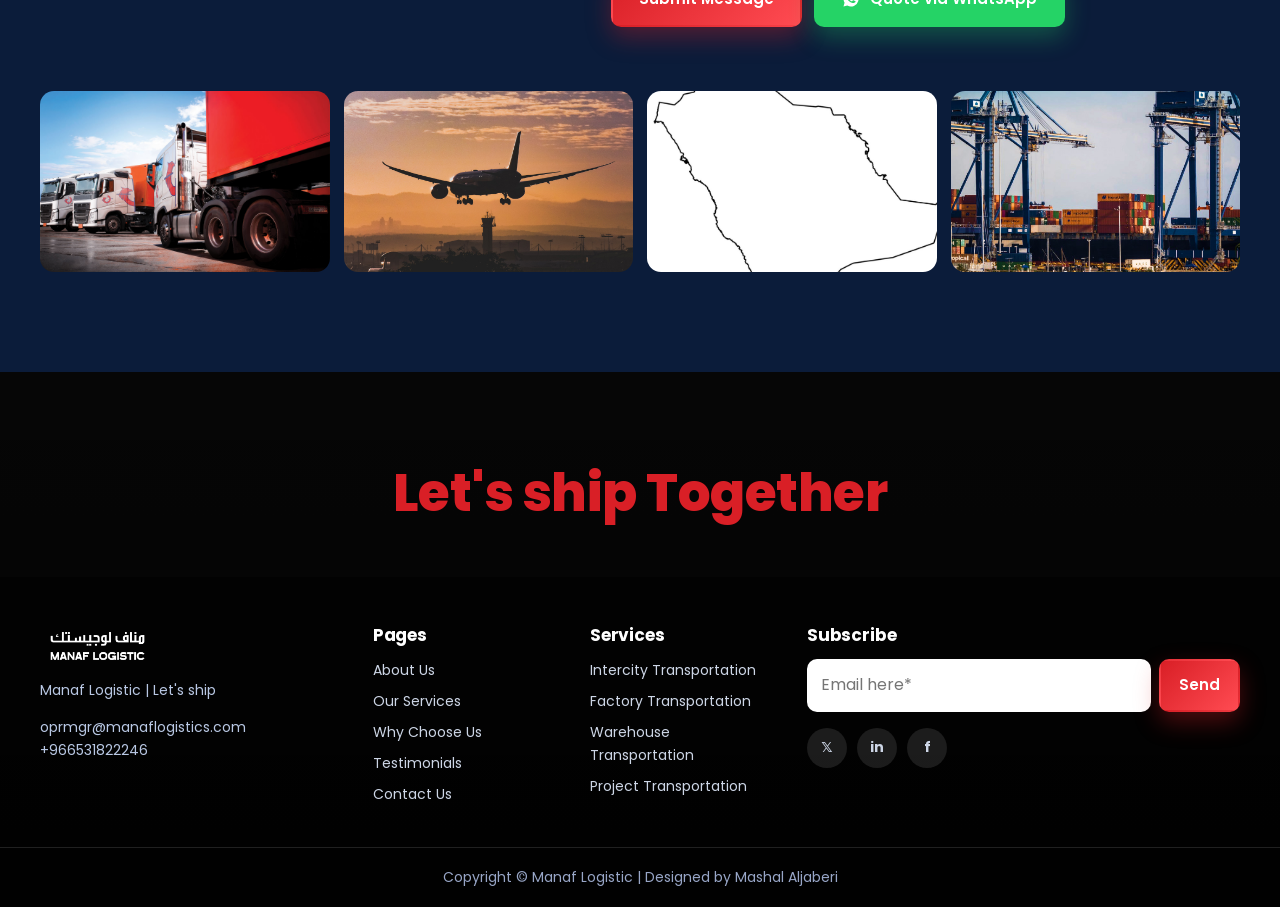
==== commit 14ef862e: "Update index.html" ====
--- a/index.html
+++ b/index.html
@@ -376,7 +376,7 @@
       <div class="f-col">
         <img src="images/Manaf-Logo.png" alt="Manaf Logistic" style="height:42px">
         <p style="margin-top:12px">Manaf Logistic | <span data-i18n="foot.tag">Let's ship</span></p>
-        <p>oprmgr@manaflogistics.com<br><span dir="ltr">+966 55 128 2248</span></p>
+        <p>oprmgr@manaflogistics.com<br><span dir="ltr">+966531822246</span></p>
       </div>
       <div class="f-col">
         <h4 data-i18n="foot.pages">Pages</h4>
